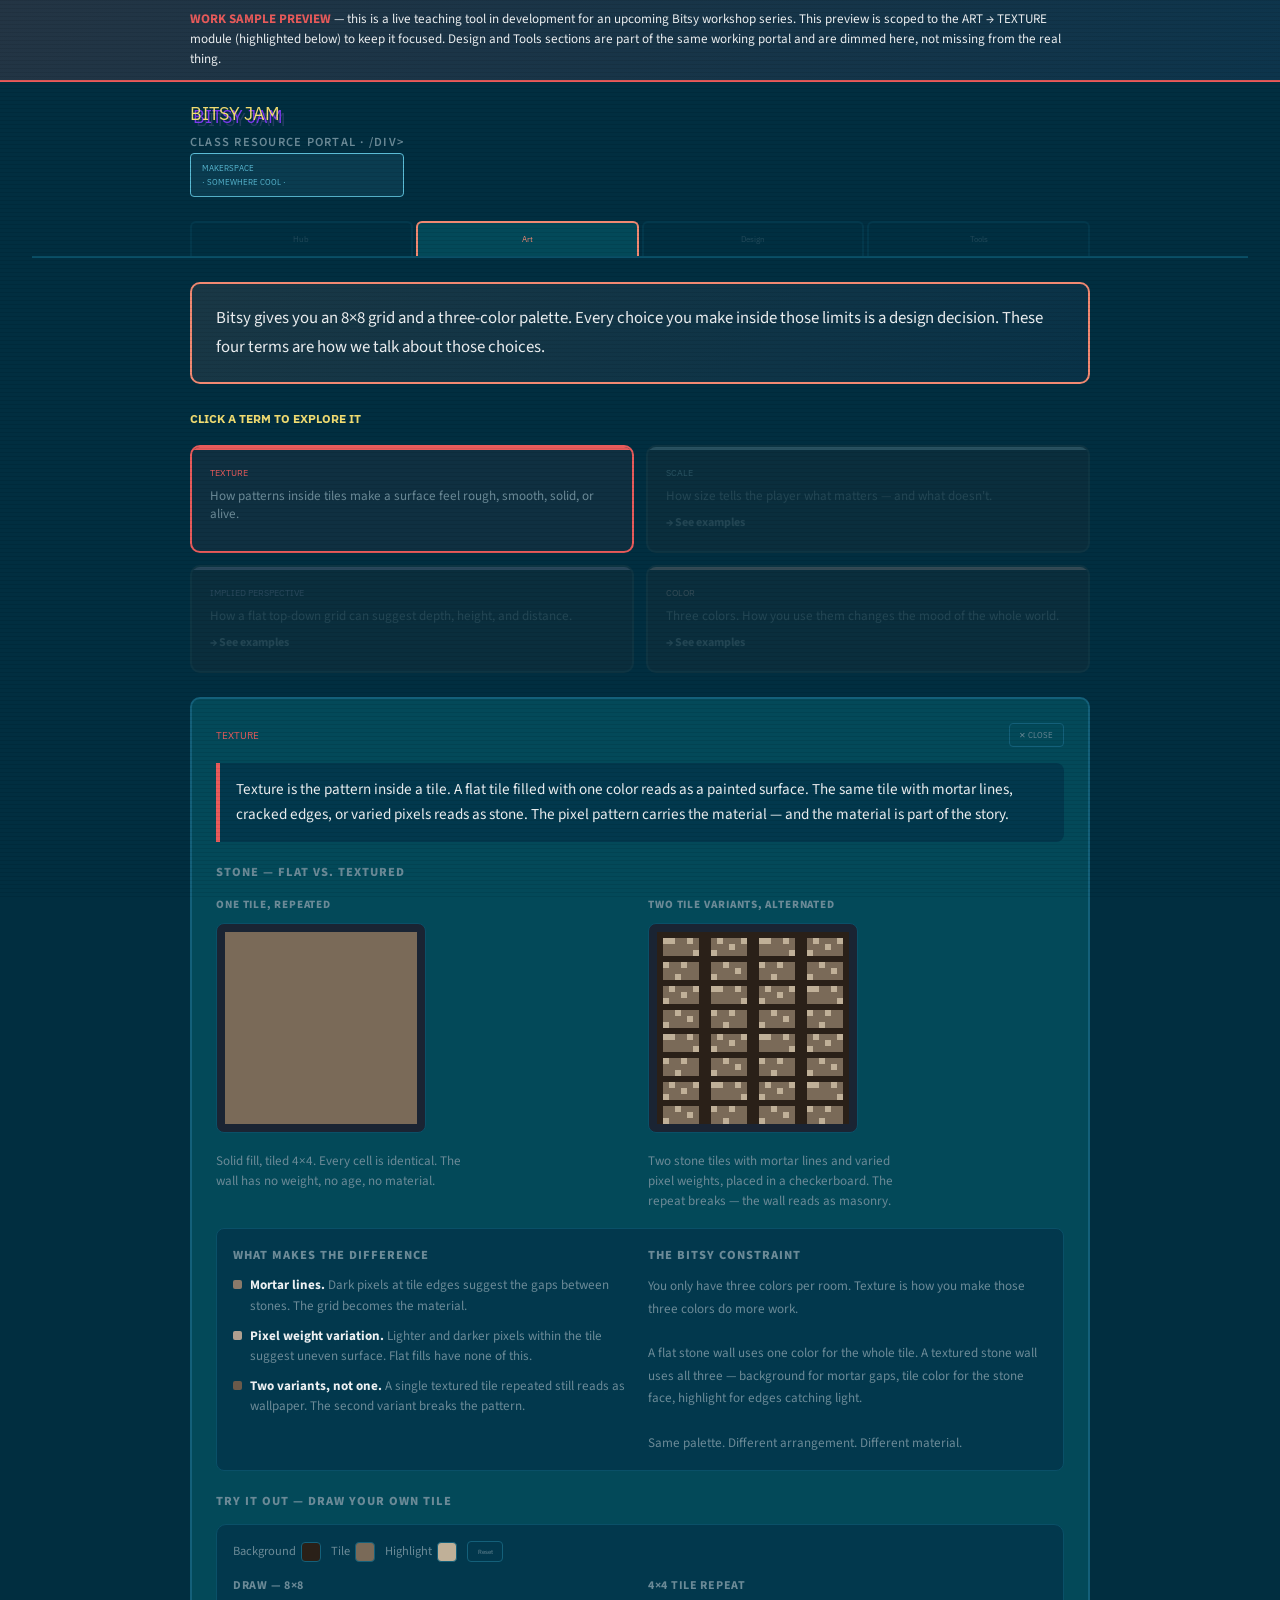
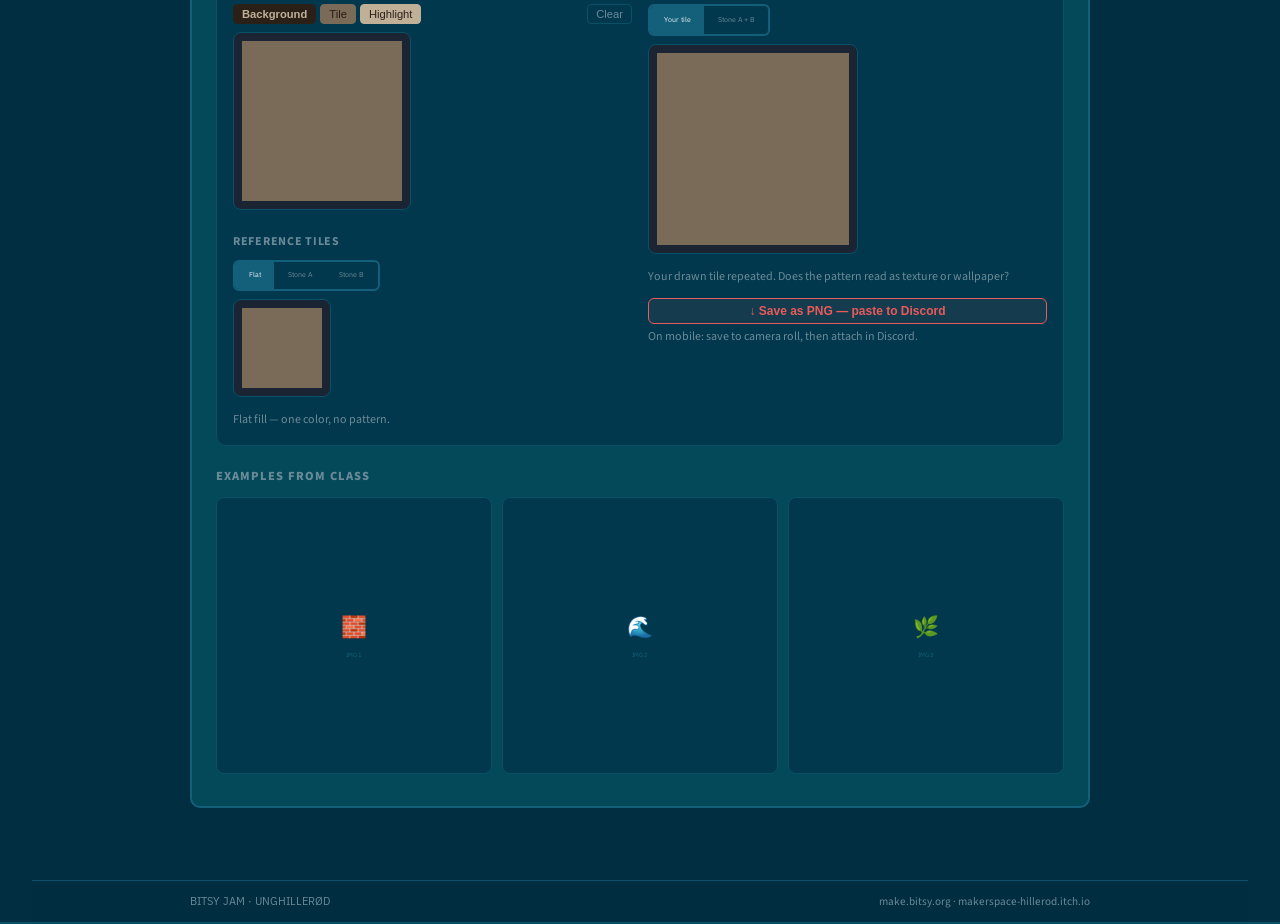
==== index.html @ 8f714eac "Minor information update" ====
<!DOCTYPE html>
<html lang="en">
<head>
<meta charset="UTF-8">
<meta name="viewport" content="width=device-width, initial-scale=1.0">
<title>Bitsy Jam — Class Portal</title>
<link href="https://fonts.googleapis.com/css2?family=IBM+Plex+Sans:wght@400;600;700&family=Source+Sans+3:wght@400;600;700&display=swap" rel="stylesheet">
<style>
:root {
  --bg-page: #012E40;
  --bg-surface: #034959;
  --bg-card: #02384D;
  --bg-input: #02384D;
  --border-subtle: #0A5068;
  --border-mid: #14607A;

  --pixel-purple: #9784D9;
  --pixel-cyan: #5BBCD6;
  --pixel-yellow: #F2DD72;
  --pixel-green: #7CD9A0;
  --pixel-pink: #F28972;
  --pixel-orange: #E85B5B;

  --text-body: #C5D1D8;
  --text-strong: #EDF0F2;
  --text-muted: #6B8A97;

  --font-pixel: 'IBM Plex Sans', sans-serif;
  --font-body: 'Source Sans 3', sans-serif;
}

* { margin: 0; padding: 0; box-sizing: border-box; }
html { height: 100%; scroll-behavior: smooth; }
body {
  font-family: var(--font-body);
  background: var(--bg-page);
  color: var(--text-body);
  line-height: 1.7;
  height: 100vh;
  display: flex;
  flex-direction: column;
  overflow: hidden;
}

/* ── SCANLINE OVERLAY ── */
body::before {
  content: '';
  position: fixed;
  inset: 0;
  background: repeating-linear-gradient(
    0deg,
    transparent,
    transparent 3px,
    rgba(0,0,0,0.07) 3px,
    rgba(0,0,0,0.07) 4px
  );
  pointer-events: none;
  z-index: 9999;
}

/* ── HEADER ── */
.page-header {
  padding: 1.25rem 2rem 0 2rem;
  flex-shrink: 0;
  border-bottom: 2px solid var(--border-subtle);
  background: linear-gradient(180deg, rgba(1,46,64,1) 0%, rgba(1,46,64,0.9) 100%);
}
.header-inner { max-width: 900px; margin: 0 auto; display: flex; align-items: flex-end; justify-content: space-between; padding-bottom: 0.75rem; }
.header-left {}
.site-title {
  font-family: var(--font-pixel);
  color: var(--pixel-yellow);
  font-size: 1.1rem;
  line-height: 1.4;
  text-shadow: 3px 3px 0 #7c3aed, 6px 6px 0 rgba(120,100,170,0.3);
  margin-bottom: 0.35rem;
}
.site-subtitle {
  font-family: var(--font-body);
  color: var(--text-muted);
  font-size: 0.78rem;
  font-weight: 600;
  text-transform: uppercase;
  letter-spacing: 0.1em;
}
.session-badge {
  font-family: var(--font-pixel);
  font-size: 0.5rem;
  color: var(--pixel-cyan);
  background: rgba(91,188,214,0.1);
  border: 1px solid var(--pixel-cyan);
  padding: 0.4rem 0.7rem;
  border-radius: 4px;
  line-height: 1.8;
}

/* ── TAB BAR ── */
.tab-bar {
  padding: 0 2rem;
  flex-shrink: 0;
  overflow-x: auto;
  scrollbar-width: none;
  background: var(--bg-page);
}
.tab-bar::-webkit-scrollbar { display: none; }
.tab-bar-inner {
  max-width: 900px;
  margin: 0 auto;
  display: flex;
  gap: 3px;
  padding-top: 0.75rem;
}
.tab-btn {
  font-family: var(--font-pixel);
  font-size: 0.5rem;
  padding: 0.65rem 1rem;
  border: 2px solid var(--border-subtle);
  border-bottom: none;
  border-radius: 6px 6px 0 0;
  background: rgba(2,56,77,0.4);
  color: var(--text-muted);
  cursor: pointer;
  transition: all 0.15s;
  white-space: nowrap;
  flex: 1;
  text-align: center;
  line-height: 1.6;
}
.tab-btn:hover { background: var(--bg-surface); color: var(--text-body); border-color: var(--border-mid); }
.tab-btn.active { background: var(--bg-surface); color: var(--pixel-yellow); border-color: var(--pixel-yellow); }
.tab-btn.active.art { color: var(--pixel-pink); border-color: var(--pixel-pink); }
.tab-btn.active.design { color: var(--pixel-green); border-color: var(--pixel-green); }
.tab-btn.active.tools { color: var(--pixel-cyan); border-color: var(--pixel-cyan); }
.tab-btn.stub { opacity: 0.5; }

/* ── CONTENT WRAPPER ── */
.tab-content-wrapper {
  flex: 1;
  overflow: hidden;
  border-top: 2px solid var(--border-subtle);
}
.tab-panel {
  display: none;
  height: 100%;
  overflow-y: auto;
  padding: 1.5rem 2rem 3rem 2rem;
  scrollbar-width: thin;
  scrollbar-color: var(--border-mid) transparent;
}
.tab-panel::-webkit-scrollbar { width: 5px; }
.tab-panel::-webkit-scrollbar-thumb { background: var(--border-mid); border-radius: 3px; }
.tab-panel.active { display: block; }
.tab-panel-inner { max-width: 900px; margin: 0 auto; }

/* ── TYPOGRAPHY ── */
h2 {
  font-family: var(--font-pixel);
  font-size: 0.75rem;
  line-height: 1.8;
  margin: 0 0 1rem 0;
  color: var(--pixel-yellow);
}
h3 {
  font-family: var(--font-body);
  font-size: 1rem;
  font-weight: 800;
  color: var(--text-strong);
  margin: 1.25rem 0 0.5rem 0;
  text-transform: uppercase;
  letter-spacing: 0.05em;
}
p { margin-bottom: 1rem; font-size: 1rem; }
strong { color: var(--text-strong); }

/* ── HUB TAB ── */
.hub-intro {
  background: linear-gradient(135deg, rgba(151,132,217,0.12), rgba(91,188,214,0.06));
  border: 2px solid var(--pixel-purple);
  border-radius: 10px;
  padding: 1.25rem 1.5rem;
  margin-bottom: 1.5rem;
}
.hub-intro p { margin: 0; font-size: 1.05rem; color: var(--text-strong); }

.nav-grid {
  display: grid;
  grid-template-columns: repeat(3, 1fr);
  gap: 0.75rem;
  margin: 1.25rem 0;
}
.nav-card {
  background: var(--bg-card);
  border: 2px solid var(--border-subtle);
  border-radius: 10px;
  padding: 1.1rem;
  cursor: pointer;
  transition: all 0.2s;
  text-align: center;
}
.nav-card:hover { transform: translateY(-2px); }
.nav-card.art { border-color: var(--pixel-pink); }
.nav-card.art:hover { background: rgba(242,137,114,0.08); box-shadow: 0 4px 20px rgba(242,137,114,0.2); }
.nav-card.design { border-color: var(--pixel-green); }
.nav-card.design:hover { background: rgba(124,217,160,0.08); box-shadow: 0 4px 20px rgba(124,217,160,0.2); }
.nav-card.tools { border-color: var(--pixel-cyan); }
.nav-card.tools:hover { background: rgba(91,188,214,0.08); box-shadow: 0 4px 20px rgba(91,188,214,0.2); }
.nav-card-icon { font-size: 1.8rem; margin-bottom: 0.5rem; }
.nav-card-title {
  font-family: var(--font-pixel);
  font-size: 0.5rem;
  line-height: 1.8;
  margin-bottom: 0.35rem;
}
.nav-card.art .nav-card-title { color: var(--pixel-pink); }
.nav-card.design .nav-card-title { color: var(--pixel-green); }
.nav-card.tools .nav-card-title { color: var(--pixel-cyan); }
.nav-card-desc { font-size: 0.8rem; color: var(--text-muted); line-height: 1.4; }

.qr-row {
  display: flex;
  align-items: center;
  gap: 1.5rem;
  background: var(--bg-surface);
  border: 1px solid var(--border-subtle);
  border-radius: 10px;
  padding: 1.1rem 1.25rem;
  margin-top: 1.25rem;
}
.qr-placeholder {
  width: 80px;
  height: 80px;
  border: 2px solid var(--pixel-yellow);
  border-radius: 6px;
  display: flex;
  align-items: center;
  justify-content: center;
  flex-shrink: 0;
  background: var(--bg-card);
  font-size: 1.5rem;
}
.qr-text { font-size: 0.9rem; }
.qr-text strong { color: var(--pixel-yellow); display: block; margin-bottom: 0.2rem; }
.qr-url {
  font-family: var(--font-pixel);
  font-size: 0.45rem;
  color: var(--pixel-cyan);
  line-height: 2;
  word-break: break-all;
}

/* ── ART TAB: TERM CARDS ── */
.term-grid {
  display: grid;
  grid-template-columns: repeat(2, 1fr);
  gap: 0.75rem;
  margin-bottom: 1.5rem;
}
.term-card {
  background: var(--bg-card);
  border: 2px solid var(--border-subtle);
  border-radius: 10px;
  padding: 1.1rem;
  cursor: pointer;
  transition: all 0.2s;
  position: relative;
  overflow: hidden;
}
.term-card::before {
  content: '';
  position: absolute;
  top: 0; left: 0; right: 0;
  height: 3px;
}
.term-card.texture::before { background: var(--pixel-orange); }
.term-card.scale::before { background: var(--pixel-cyan); }
.term-card.perspective::before { background: var(--pixel-purple); }
.term-card.color::before { background: var(--pixel-pink); }

.term-card:hover { transform: translateY(-2px); border-color: var(--border-mid); }
.term-card.active { border-color: var(--border-mid); }
.term-card.texture.active { border-color: var(--pixel-orange); background: rgba(232,91,91,0.06); }
.term-card.scale.active { border-color: var(--pixel-cyan); background: rgba(91,188,214,0.06); }
.term-card.perspective.active { border-color: var(--pixel-purple); background: rgba(151,132,217,0.06); }
.term-card.color.active { border-color: var(--pixel-pink); background: rgba(242,137,114,0.06); }

.term-label {
  font-family: var(--font-pixel);
  font-size: 0.55rem;
  line-height: 1.8;
  margin-bottom: 0.4rem;
}
.term-card.texture .term-label { color: var(--pixel-orange); }
.term-card.scale .term-label { color: var(--pixel-cyan); }
.term-card.perspective .term-label { color: var(--pixel-purple); }
.term-card.color .term-label { color: var(--pixel-pink); }

.term-teaser { font-size: 0.82rem; color: var(--text-muted); line-height: 1.4; }
.term-cta {
  font-size: 0.75rem;
  color: var(--text-muted);
  margin-top: 0.5rem;
  font-weight: 700;
  display: flex;
  align-items: center;
  gap: 0.3rem;
}
.term-card.active .term-cta { display: none; }

/* ── TERM DETAIL PANEL ── */
.term-detail {
  display: none;
  background: var(--bg-surface);
  border: 2px solid var(--border-mid);
  border-radius: 10px;
  padding: 1.5rem;
  margin-bottom: 1.5rem;
  animation: slideDown 0.2s ease;
}
.term-detail.visible { display: block; }
@keyframes slideDown { from { opacity: 0; transform: translateY(-8px); } to { opacity: 1; transform: translateY(0); } }

.term-detail-header {
  display: flex;
  align-items: center;
  justify-content: space-between;
  margin-bottom: 1rem;
}
.term-detail-title {
  font-family: var(--font-pixel);
  font-size: 0.65rem;
  line-height: 1.8;
}
.term-detail.texture .term-detail-title { color: var(--pixel-orange); }
.term-detail.scale .term-detail-title { color: var(--pixel-cyan); }
.term-detail.perspective .term-detail-title { color: var(--pixel-purple); }
.term-detail.color .term-detail-title { color: var(--pixel-pink); }

.close-btn {
  font-family: var(--font-pixel);
  font-size: 0.5rem;
  background: none;
  border: 1px solid var(--border-mid);
  color: var(--text-muted);
  cursor: pointer;
  padding: 0.35rem 0.6rem;
  border-radius: 4px;
  transition: all 0.15s;
}
.close-btn:hover { border-color: var(--pixel-pink); color: var(--pixel-pink); }

.definition-box {
  background: var(--bg-card);
  border-left: 4px solid;
  border-radius: 0 8px 8px 0;
  padding: 0.9rem 1rem;
  margin-bottom: 1.25rem;
  font-size: 0.95rem;
  color: var(--text-strong);
  line-height: 1.65;
}
.term-detail.texture .definition-box { border-color: var(--pixel-orange); }
.term-detail.scale .definition-box { border-color: var(--pixel-cyan); }
.term-detail.perspective .definition-box { border-color: var(--pixel-purple); }
.term-detail.color .definition-box { border-color: var(--pixel-pink); }

/* BEFORE / AFTER TOGGLE */
.ba-section { margin-bottom: 1.25rem; }
.ba-label {
  font-size: 0.78rem;
  font-weight: 800;
  text-transform: uppercase;
  letter-spacing: 0.08em;
  color: var(--text-muted);
  margin-bottom: 0.6rem;
}
.ba-toggle {
  display: flex;
  gap: 0;
  margin-bottom: 0.75rem;
  width: fit-content;
  border: 2px solid var(--border-mid);
  border-radius: 6px;
  overflow: hidden;
}
.ba-btn {
  font-family: var(--font-pixel);
  font-size: 0.45rem;
  padding: 0.45rem 0.85rem;
  border: none;
  background: transparent;
  color: var(--text-muted);
  cursor: pointer;
  line-height: 1.8;
  transition: all 0.15s;
}
.ba-btn.active { background: var(--border-mid); color: var(--text-strong); }
.ba-frame {
  background: var(--bg-card);
  border: 1px solid var(--border-subtle);
  border-radius: 8px;
  aspect-ratio: 16/9;
  display: flex;
  align-items: center;
  justify-content: center;
  position: relative;
  overflow: hidden;
}
.ba-placeholder {
  text-align: center;
  color: var(--text-muted);
  font-size: 0.8rem;
}
.ba-placeholder .icon { font-size: 2rem; margin-bottom: 0.5rem; }
.ba-placeholder .slot-label {
  font-family: var(--font-pixel);
  font-size: 0.4rem;
  line-height: 2;
  color: var(--border-mid);
}
.ba-img {
  width: 100%;
  height: 100%;
  object-fit: contain;
  display: none;
}
.ba-img.loaded { display: block; }

/* GALLERY */
.gallery-section { margin-bottom: 0.5rem; }
.gallery-label {
  font-size: 0.78rem;
  font-weight: 800;
  text-transform: uppercase;
  letter-spacing: 0.08em;
  color: var(--text-muted);
  margin-bottom: 0.6rem;
}
.gallery-grid {
  display: grid;
  grid-template-columns: repeat(3, 1fr);
  gap: 0.6rem;
}
.gallery-slot {
  background: var(--bg-card);
  border: 1px solid var(--border-subtle);
  border-radius: 8px;
  aspect-ratio: 1;
  display: flex;
  align-items: center;
  justify-content: center;
  overflow: hidden;
  cursor: pointer;
  transition: border-color 0.15s;
  position: relative;
}
.gallery-slot:hover { border-color: var(--border-mid); }
.gallery-slot img {
  width: 100%; height: 100%;
  object-fit: cover;
  display: none;
  image-rendering: pixelated;
}
.gallery-slot img.loaded { display: block; }
.gallery-slot-placeholder {
  text-align: center;
  color: var(--border-mid);
  font-size: 0.7rem;
}
.gallery-slot-placeholder .slot-icon { font-size: 1.3rem; margin-bottom: 0.25rem; }
.gallery-slot-placeholder .slot-num {
  font-family: var(--font-pixel);
  font-size: 0.38rem;
  line-height: 2;
}
.gallery-caption {
  position: absolute;
  bottom: 0; left: 0; right: 0;
  background: rgba(1,46,64,0.85);
  font-size: 0.65rem;
  padding: 0.25rem 0.4rem;
  color: var(--text-muted);
  display: none;
}
.gallery-slot:hover .gallery-caption { display: block; }

/* ── STUB TABS ── */
.stub-message {
  text-align: center;
  padding: 3rem 1rem;
}
.stub-icon { font-size: 3rem; margin-bottom: 1rem; }
.stub-title {
  font-family: var(--font-pixel);
  font-size: 0.6rem;
  line-height: 1.8;
  color: var(--text-muted);
  margin-bottom: 0.75rem;
}
.stub-desc { font-size: 0.9rem; color: var(--text-muted); max-width: 420px; margin: 0 auto; }

.coming-soon-grid {
  display: grid;
  grid-template-columns: 1fr 1fr;
  gap: 0.75rem;
  max-width: 520px;
  margin: 1.5rem auto 0;
}
.coming-card {
  background: var(--bg-card);
  border: 1px dashed var(--border-mid);
  border-radius: 8px;
  padding: 0.9rem;
  text-align: center;
}
.coming-card-label {
  font-family: var(--font-pixel);
  font-size: 0.42rem;
  line-height: 1.8;
  color: var(--text-muted);
  margin-bottom: 0.3rem;
}
.coming-card-icon { font-size: 1.3rem; }

/* ── TOOL CARDS ── */
.tools-section-label {
  font-family: var(--font-pixel);
  font-size: 0.5rem;
  line-height: 1.8;
  color: var(--text-muted);
  text-transform: uppercase;
  letter-spacing: 0.08em;
  margin: 1.5rem 0 0.75rem 0;
  padding-bottom: 0.4rem;
  border-bottom: 1px solid var(--border-subtle);
}
.tools-section-label:first-child { margin-top: 0; }

.tool-card {
  background: var(--bg-card);
  border: 2px solid var(--border-subtle);
  border-radius: 10px;
  padding: 1rem 1.1rem;
  margin-bottom: 0.65rem;
  display: grid;
  grid-template-columns: auto 1fr auto;
  gap: 0.85rem;
  align-items: start;
  transition: border-color 0.15s;
}
.tool-card:hover { border-color: var(--border-mid); }
.tool-card.primary { border-color: var(--pixel-cyan); }
.tool-card.gif-win { border-left: 3px solid var(--pixel-yellow); }
.tool-card.gif-mac { border-left: 3px solid var(--pixel-green); }
.tool-card.gif-linux { border-left: 3px solid var(--pixel-purple); }
.tool-card.pending { opacity: 0.6; border-style: dashed; }

.tool-icon-col { font-size: 1.6rem; padding-top: 0.1rem; }

.tool-info {}
.tool-name {
  font-family: var(--font-pixel);
  font-size: 0.5rem;
  line-height: 1.8;
  color: var(--text-strong);
  margin-bottom: 0.2rem;
}
.tool-card.primary .tool-name { color: var(--pixel-cyan); }
.tool-desc { font-size: 0.85rem; color: var(--text-body); line-height: 1.5; margin-bottom: 0.4rem; }
.tool-tags { display: flex; flex-wrap: wrap; gap: 0.3rem; }
.tool-tag {
  font-size: 0.68rem;
  font-weight: 700;
  padding: 0.15rem 0.45rem;
  border-radius: 4px;
  background: var(--bg-surface);
  border: 1px solid var(--border-mid);
  color: var(--text-muted);
}
.tool-tag.free { border-color: var(--pixel-green); color: var(--pixel-green); }
.tool-tag.browser { border-color: var(--pixel-cyan); color: var(--pixel-cyan); }
.tool-tag.win { border-color: var(--pixel-yellow); color: var(--pixel-yellow); }
.tool-tag.mac { border-color: var(--pixel-orange); color: var(--pixel-orange); }
.tool-tag.linux { border-color: var(--pixel-purple); color: var(--pixel-purple); }
.tool-tag.pending { border-color: var(--border-mid); color: var(--text-muted); font-style: italic; }
.tool-tag.source { border-color: var(--border-mid); color: var(--text-muted); }

.tool-right { display: flex; flex-direction: column; align-items: flex-end; gap: 0.5rem; min-width: 110px; }
.tool-link {
  font-family: var(--font-pixel);
  font-size: 0.4rem;
  line-height: 1.8;
  color: var(--pixel-cyan);
  text-decoration: none;
  background: rgba(91,188,214,0.08);
  border: 1px solid rgba(91,188,214,0.3);
  padding: 0.3rem 0.6rem;
  border-radius: 4px;
  transition: all 0.15s;
  white-space: nowrap;
}
.tool-link:hover { background: rgba(91,188,214,0.15); border-color: var(--pixel-cyan); }
.tool-link.disabled { color: var(--text-muted); background: none; border-color: var(--border-subtle); pointer-events: none; }
.tool-prompt {
  font-size: 0.72rem;
  color: var(--text-muted);
  font-style: italic;
  line-height: 1.4;
  text-align: right;
  max-width: 140px;
}
.tool-prompt strong { color: var(--pixel-yellow); font-style: normal; font-size: 0.65rem; display: block; margin-bottom: 0.15rem; }

.platform-note {
  background: var(--bg-surface);
  border-left: 3px solid var(--border-mid);
  border-radius: 0 6px 6px 0;
  padding: 0.6rem 0.85rem;
  font-size: 0.82rem;
  color: var(--text-muted);
  margin-bottom: 1rem;
  line-height: 1.5;
}
.platform-note strong { color: var(--text-body); }

.pending-note {
  background: rgba(232,91,91,0.07);
  border: 1px dashed var(--pixel-orange);
  border-radius: 8px;
  padding: 0.75rem 1rem;
  font-size: 0.82rem;
  color: var(--text-muted);
  margin-bottom: 1rem;
  line-height: 1.5;
}
.pending-note strong { color: var(--pixel-orange); }

/* ── SCALE EXAMPLE ── */
.scale-example-wrap { margin-bottom: 1rem; }
.scale-toggle-row { display: flex; gap: 0; margin-bottom: 0.75rem; width: fit-content; }
.scale-toggle-row .ba-btn { font-family: var(--font-pixel); font-size: 0.42rem; line-height: 1.8; }
.scale-panels { display: flex; gap: 1rem; flex-wrap: wrap; margin-bottom: 1rem; }
.scale-panel { flex: 1; min-width: 220px; }
.scale-scene-wrap { position: relative; display: inline-block; background: #1a2433; border: 1px solid var(--border-subtle); border-radius: 8px; padding: 8px; }
.scale-scene-wrap canvas { image-rendering: pixelated; image-rendering: crisp-edges; display: block; }
.sc-label-layer { position: absolute; top: 8px; left: 8px; pointer-events: none; }
.sc-el-label { position: absolute; font-family: var(--font-body); font-size: 11px; font-weight: 700; color: #fff; background: rgba(0,0,0,0.72); padding: 1px 5px; border-radius: 3px; white-space: nowrap; display: none; }
.sc-labels-on .sc-el-label { display: block; }
.scale-panel-desc { font-size: 0.82rem; color: var(--text-muted); margin-top: 0.5rem; line-height: 1.55; max-width: 252px; }
.scale-notes { display: flex; gap: 1rem; flex-wrap: wrap; background: var(--bg-card); border-radius: 8px; padding: 1rem; border: 1px solid var(--border-subtle); }
.scale-note-col { flex: 1; min-width: 180px; }
.sc-note-item { display: flex; gap: 8px; margin-bottom: 0.6rem; align-items: flex-start; }
.sc-dot { width: 9px; height: 9px; border-radius: 2px; flex-shrink: 0; margin-top: 5px; }
.sc-note-txt { font-size: 0.82rem; color: var(--text-muted); line-height: 1.55; }
.sc-note-txt strong { color: var(--text-strong); }

/* ── TEXTURE WIDGET ── */
.tx-widget { background: var(--bg-card); border: 1px solid var(--border-subtle); border-radius: 10px; padding: 1rem; }
.tx-pal-row { display: flex; gap: 10px; align-items: center; flex-wrap: wrap; margin-bottom: 0.85rem; }
.tx-sg { display: flex; align-items: center; gap: 5px; }
.tx-sl { font-size: 0.78rem; color: var(--text-muted); }
.tx-sw { width: 20px; height: 20px; border-radius: 4px; border: 1px solid var(--border-mid); cursor: pointer; display: inline-block; position: relative; flex-shrink: 0; }
.tx-sw input[type=color] { opacity: 0; position: absolute; inset: 0; width: 100%; height: 100%; cursor: pointer; border: none; padding: 0; }
.tx-main-row { display: flex; gap: 1rem; flex-wrap: wrap; }
.tx-col { flex: 1; min-width: 170px; }
.tx-col-label { font-size: 0.75rem; font-weight: 700; color: var(--text-muted); text-transform: uppercase; letter-spacing: 0.06em; margin-bottom: 0.5rem; }
.tx-color-btns { display: flex; gap: 4px; flex-wrap: wrap; margin-bottom: 0.5rem; }
.tx-cb { font-size: 0.7rem; padding: 3px 8px; border-radius: 4px; border: 1px solid var(--border-mid); cursor: pointer; background: none; color: var(--text-muted); transition: all 0.1s; }
.tx-cb.on { font-weight: 700; }
.tx-clear { font-size: 0.7rem; padding: 3px 8px; border-radius: 4px; border: 1px solid var(--border-subtle); cursor: pointer; background: none; color: var(--text-muted); margin-left: auto; }
.tx-ref-note { font-size: 0.75rem; color: var(--text-muted); line-height: 1.5; margin-top: 5px; }
.tx-save-btn { display: flex; align-items: center; gap: 5px; font-size: 0.75rem; padding: 5px 12px; border-radius: 6px; border: 1px solid var(--pixel-orange); background: rgba(232,91,91,0.08); color: var(--pixel-orange); cursor: pointer; font-weight: 600; margin-top: 0.75rem; width: 100%; justify-content: center; }

/* ── FOOTER ── */
.context-footer {
  background: rgba(1,46,64,0.8);
  border-top: 1px solid var(--border-subtle);
  padding: 0.6rem 2rem;
  flex-shrink: 0;
}
.context-footer-inner { max-width: 900px; margin: 0 auto; display: flex; justify-content: space-between; align-items: center; }
.context-footer p { font-size: 0.7rem; color: var(--text-muted); margin: 0; }
.footer-tag {
  font-family: var(--font-pixel);
  font-size: 0.38rem;
  color: var(--pixel-purple);
  line-height: 2;
}

/* ── RESPONSIVE ── */
@media (max-width: 640px) {
  .page-header { padding: 1rem 1rem 0 1rem; }
  .site-title { font-size: 0.75rem; }
  .tab-bar { padding: 0 0.5rem; }
  .tab-btn { font-size: 0.4rem; padding: 0.5rem 0.6rem; }
  .tab-panel { padding: 1rem 1rem 2rem 1rem; }
  .nav-grid { grid-template-columns: 1fr; }
  .term-grid { grid-template-columns: 1fr; }
  .gallery-grid { grid-template-columns: repeat(2, 1fr); }
  .coming-soon-grid { grid-template-columns: 1fr; }
}

/* ── WORK-SAMPLE PREVIEW SCOPE (added for portfolio sample only) ── */
.sample-banner {
  background: linear-gradient(135deg, rgba(232,91,91,0.15), rgba(151,132,217,0.08));
  border-bottom: 2px solid var(--pixel-orange);
  padding: 0.65rem 2rem;
  flex-shrink: 0;
  font-size: 0.82rem;
  color: var(--text-strong);
  line-height: 1.5;
}
.sample-banner-inner { max-width: 900px; margin: 0 auto; }
.sample-banner strong { color: var(--pixel-orange); }
.tab-btn.locked { opacity: 0.3; pointer-events: none; cursor: not-allowed; }
.tab-btn.spotlight { animation: spotlightPulsePink 1.8s ease-in-out infinite; }
@keyframes spotlightPulsePink {
  0%, 100% { box-shadow: 0 0 0 0 rgba(242,137,114,0.55); }
  50% { box-shadow: 0 0 14px 4px rgba(242,137,114,0.55); }
}
.term-card.locked { opacity: 0.28; pointer-events: none; filter: grayscale(70%); }
.term-card.spotlight { animation: spotlightPulseOrange 1.8s ease-in-out infinite; }
@keyframes spotlightPulseOrange {
  0%, 100% { box-shadow: 0 0 0 0 rgba(232,91,91,0.55); }
  50% { box-shadow: 0 0 14px 4px rgba(232,91,91,0.55); }
}
</style>
</head>
<body>

<div class="sample-banner">
  <div class="sample-banner-inner">
    <strong>WORK SAMPLE PREVIEW</strong> — this is a live teaching tool in development for an upcoming Bitsy workshop series. This preview is scoped to the ART &rarr; TEXTURE module (highlighted below) to keep it focused. Design and Tools sections are part of the same working portal and are dimmed here, not missing from the real thing.
  </div>
</div>

<div class="page-header">
  <div class="header-inner">
    <div class="header-left">
      <div class="site-title">BITSY JAM</div>
      <div class="site-subtitle">Class Resource Portal · /div>
    </div>
    <div class="session-badge">MAKERSPACE<br>· SOMEWHERE COOL ·</div>
  </div>
</div>

<div class="tab-bar">
  <div class="tab-bar-inner">
    <button class="tab-btn active" data-tab="hub">Hub</button>
    <button class="tab-btn art" data-tab="art">Art</button>
    <button class="tab-btn design stub" data-tab="design">Design</button>
    <button class="tab-btn tools stub" data-tab="tools">Tools</button>
  </div>
</div>

<div class="tab-content-wrapper">

  <!-- ══ HUB ══ -->
  <div class="tab-panel active" id="tab-hub">
    <div class="tab-panel-inner">

      <div class="hub-intro">
        <p>This is your reference for everything we cover in class. Pick a topic to go deeper, or use it to catch up on something you missed.</p>
      </div>

      <h2>WHAT'S IN HERE</h2>

      <div class="nav-grid">
        <div class="nav-card art" onclick="switchTab('art')">
          <div class="nav-card-icon">🎨</div>
          <div class="nav-card-title">ART</div>
          <div class="nav-card-desc">Pixel art techniques for building worlds in Bitsy. Texture, scale, color, and how perspective works at 8×8.</div>
        </div>
        <div class="nav-card design" onclick="switchTab('design')">
          <div class="nav-card-icon">✏️</div>
          <div class="nav-card-title">DESIGN</div>
          <div class="nav-card-desc">Game poetry, player point of view, and how small decisions change what a game means.</div>
        </div>
        <div class="nav-card tools" onclick="switchTab('tools')">
          <div class="nav-card-icon">🛠️</div>
          <div class="nav-card-title">TOOLS</div>
          <div class="nav-card-desc">Bitsy tutorials, community games to play, and trusted places to learn more.</div>
        </div>
      </div>

      <div class="qr-row">
        <div class="qr-placeholder">📱</div>
        <div class="qr-text">
          <strong>Follow along on your phone</strong>
          Scan to open this page on your own screen.
          <div class="qr-url">[ QR code will go here — add URL before first session ]</div>
        </div>
      </div>

    </div>
  </div>

  <!-- ══ ART ══ -->
  <div class="tab-panel" id="tab-art">
    <div class="tab-panel-inner">

      <div class="hub-intro" style="border-color: var(--pixel-pink); background: linear-gradient(135deg, rgba(242,137,114,0.1), rgba(151,132,217,0.05));">
        <p>Bitsy gives you an 8×8 grid and a three-color palette. Every choice you make inside those limits is a design decision. These four terms are how we talk about those choices.</p>
      </div>

      <h2>CLICK A TERM TO EXPLORE IT</h2>

      <div class="term-grid">
        <div class="term-card texture" id="card-texture" onclick="openTerm('texture')">
          <div class="term-label">TEXTURE</div>
          <div class="term-teaser">How patterns inside tiles make a surface feel rough, smooth, solid, or alive.</div>
          <div class="term-cta">→ See examples</div>
        </div>
        <div class="term-card scale" id="card-scale" onclick="openTerm('scale')">
          <div class="term-label">SCALE</div>
          <div class="term-teaser">How size tells the player what matters — and what doesn't.</div>
          <div class="term-cta">→ See examples</div>
        </div>
        <div class="term-card perspective" id="card-perspective" onclick="openTerm('perspective')">
          <div class="term-label">IMPLIED PERSPECTIVE</div>
          <div class="term-teaser">How a flat top-down grid can suggest depth, height, and distance.</div>
          <div class="term-cta">→ See examples</div>
        </div>
        <div class="term-card color" id="card-color" onclick="openTerm('color')">
          <div class="term-label">COLOR</div>
          <div class="term-teaser">Three colors. How you use them changes the mood of the whole world.</div>
          <div class="term-cta">→ See examples</div>
        </div>
      </div>

      <!-- TEXTURE DETAIL -->
      <div class="term-detail texture" id="detail-texture">
        <div class="term-detail-header">
          <div class="term-detail-title">TEXTURE</div>
          <button class="close-btn" onclick="closeTerm('texture')">✕ CLOSE</button>
        </div>

        <div class="definition-box">
          Texture is the pattern inside a tile. A flat tile filled with one color reads as a painted surface. The same tile with mortar lines, cracked edges, or varied pixels reads as stone. The pixel pattern carries the material — and the material is part of the story.
        </div>

        <!-- STONE EXAMPLE: two-panel -->
        <div class="scale-example-wrap">
          <div class="gallery-label" style="margin-bottom:0.75rem">Stone — flat vs. textured</div>
          <div class="scale-panels">
            <div class="scale-panel">
              <div class="gallery-label" style="font-size:0.7rem">One tile, repeated</div>
              <div class="scale-scene-wrap">
                <canvas id="tx-flat" width="32" height="32" style="width:192px;height:192px"></canvas>
              </div>
              <div class="scale-panel-desc">Solid fill, tiled 4×4. Every cell is identical. The wall has no weight, no age, no material.</div>
            </div>
            <div class="scale-panel">
              <div class="gallery-label" style="font-size:0.7rem">Two tile variants, alternated</div>
              <div class="scale-scene-wrap">
                <canvas id="tx-textured" width="32" height="32" style="width:192px;height:192px"></canvas>
              </div>
              <div class="scale-panel-desc">Two stone tiles with mortar lines and varied pixel weights, placed in a checkerboard. The repeat breaks — the wall reads as masonry.</div>
            </div>
          </div>

          <div class="scale-notes">
            <div class="scale-note-col">
              <div class="gallery-label" style="margin-bottom:0.6rem">What makes the difference</div>
              <div class="sc-note-item"><div class="sc-dot" style="background:#8a7a6a"></div><div class="sc-note-txt"><strong>Mortar lines.</strong> Dark pixels at tile edges suggest the gaps between stones. The grid becomes the material.</div></div>
              <div class="sc-note-item"><div class="sc-dot" style="background:#b0a090"></div><div class="sc-note-txt"><strong>Pixel weight variation.</strong> Lighter and darker pixels within the tile suggest uneven surface. Flat fills have none of this.</div></div>
              <div class="sc-note-item"><div class="sc-dot" style="background:#6a5a4a"></div><div class="sc-note-txt"><strong>Two variants, not one.</strong> A single textured tile repeated still reads as wallpaper. The second variant breaks the pattern.</div></div>
            </div>
            <div class="scale-note-col">
              <div class="gallery-label" style="margin-bottom:0.6rem">The Bitsy constraint</div>
              <div class="sc-note-txt" style="line-height:1.7">You only have three colors per room. Texture is how you make those three colors do more work.<br><br>A flat stone wall uses one color for the whole tile. A textured stone wall uses all three — background for mortar gaps, tile color for the stone face, highlight for edges catching light.<br><br>Same palette. Different arrangement. Different material.</div>
            </div>
          </div>
        </div>

        <!-- INTERACTIVE WIDGET -->
        <div class="gallery-label" style="margin:1.25rem 0 0.75rem">Try it out — draw your own tile</div>

        <div class="tx-widget">
          <div class="tx-pal-row">
            <div class="tx-sg"><div class="tx-sl">Background</div><div class="tx-sw" id="txsw-bg" style="background:#2a2018"><input type="color" id="tx-col-bg" value="#2a2018" oninput="txSetPal()"></div></div>
            <div class="tx-sg"><div class="tx-sl">Tile</div><div class="tx-sw" id="txsw-tile" style="background:#7a6a58"><input type="color" id="tx-col-tile" value="#7a6a58" oninput="txSetPal()"></div></div>
            <div class="tx-sg"><div class="tx-sl">Highlight</div><div class="tx-sw" id="txsw-sp" style="background:#c0b098"><input type="color" id="tx-col-sp" value="#c0b098" oninput="txSetPal()"></div></div>
            <button class="close-btn" onclick="txResetPal()" style="font-size:0.38rem">Reset</button>
          </div>

          <div class="tx-main-row">
            <div class="tx-col">
              <div class="tx-col-label">Draw — 8×8</div>
              <div class="tx-color-btns" id="tx-cbgroup">
                <button class="tx-cb on" data-c="0" onclick="txSetColor(0,this)">Background</button>
                <button class="tx-cb" data-c="1" onclick="txSetColor(1,this)">Tile</button>
                <button class="tx-cb" data-c="2" onclick="txSetColor(2,this)">Highlight</button>
                <button class="tx-clear" onclick="txClear()">Clear</button>
              </div>
              <div class="scale-scene-wrap">
                <canvas id="tx-draw" width="8" height="8" style="width:160px;height:160px;cursor:crosshair"></canvas>
              </div>

              <div class="tx-col-label" style="margin-top:0.75rem">Reference tiles</div>
              <div class="ba-toggle" style="margin-bottom:0.5rem">
                <button class="ba-btn active" id="txref-flat" onclick="txLoadRef('flat',this)">Flat</button>
                <button class="ba-btn" id="txref-a" onclick="txLoadRef('a',this)">Stone A</button>
                <button class="ba-btn" id="txref-b" onclick="txLoadRef('b',this)">Stone B</button>
              </div>
              <div class="scale-scene-wrap">
                <canvas id="tx-ref" width="8" height="8" style="width:80px;height:80px"></canvas>
              </div>
              <div class="tx-ref-note" id="tx-ref-note">Flat fill — one color, no pattern.</div>
            </div>

            <div class="tx-col">
              <div class="tx-col-label">4×4 tile repeat</div>
              <div class="ba-toggle" style="margin-bottom:0.5rem">
                <button class="ba-btn active" id="txrp-mine" onclick="txSetRepeat('mine',this)">Your tile</button>
                <button class="ba-btn" id="txrp-alt" onclick="txSetRepeat('alt',this)">Stone A + B</button>
              </div>
              <div class="scale-scene-wrap">
                <canvas id="tx-repeat" width="32" height="32" style="width:192px;height:192px"></canvas>
              </div>
              <div class="tx-ref-note" id="tx-repeat-note">Your drawn tile repeated. Does the pattern read as texture or wallpaper?</div>

              <button class="tx-save-btn" onclick="txSave()">↓ Save as PNG — paste to Discord</button>
              <div class="tx-ref-note" style="margin-top:4px">On mobile: save to camera roll, then attach in Discord.</div>
            </div>
          </div>
        </div>

        <div class="gallery-section" style="margin-top:1.25rem">
          <div class="gallery-label">Examples from class</div>
          <div class="gallery-grid">
            <div class="gallery-slot">
              <div class="gallery-slot-placeholder">
                <div class="slot-icon">🧱</div>
                <div class="slot-num">IMG 1</div>
              </div>
              <div class="gallery-caption">Stone wall variant</div>
            </div>
            <div class="gallery-slot">
              <div class="gallery-slot-placeholder">
                <div class="slot-icon">🌊</div>
                <div class="slot-num">IMG 2</div>
              </div>
              <div class="gallery-caption">Rippled water tile</div>
            </div>
            <div class="gallery-slot">
              <div class="gallery-slot-placeholder">
                <div class="slot-icon">🌿</div>
                <div class="slot-num">IMG 3</div>
              </div>
              <div class="gallery-caption">Grass with variation</div>
            </div>
          </div>
        </div>
      </div>

      <!-- SCALE DETAIL -->
      <div class="term-detail scale" id="detail-scale">
        <div class="term-detail-header">
          <div class="term-detail-title">SCALE</div>
          <button class="close-btn" onclick="closeTerm('scale')">✕ CLOSE</button>
        </div>

        <div class="definition-box">
          Every Bitsy tile is 8×8 pixels — the grid never changes. But an element can claim one tile or many. A door that spans two tiles reads as something you walk through. A door that's the same size as the player reads as a wall mark. Scale is a compositional decision, not a drawing one. The player is the fixed reference point. Everything else is large or small relative to it.
        </div>

        <!-- TWO-PANEL SCALE EXAMPLE -->
        <div class="scale-example-wrap">
          <div class="scale-toggle-row">
            <button class="ba-btn active" id="scale-lbl-on" onclick="setScaleLabels(true)">Labels on</button>
            <button class="ba-btn" id="scale-lbl-off" onclick="setScaleLabels(false)">Labels off</button>
          </div>

          <div class="scale-panels">
            <div class="scale-panel">
              <div class="gallery-label">Every element one tile</div>
              <div class="scale-scene-wrap" id="sc-wrap-flat">
                <canvas id="sc-flat" width="96" height="80" style="width:252px;height:210px"></canvas>
                <div class="sc-label-layer" id="sc-lbl-flat"></div>
              </div>
              <div class="scale-panel-desc">Door, window, player, and tree all occupy one tile. The room has objects but no sense of size or place.</div>
            </div>
            <div class="scale-panel">
              <div class="gallery-label">Intentional scale</div>
              <div class="scale-scene-wrap" id="sc-wrap-scale">
                <canvas id="sc-scaled" width="96" height="80" style="width:252px;height:210px"></canvas>
                <div class="sc-label-layer" id="sc-lbl-scale"></div>
              </div>
              <div class="scale-panel-desc">Same four elements. Tree spans six tiles, door two, window one. The player is small because the environment says so.</div>
            </div>
          </div>

          <div class="scale-notes">
            <div class="scale-note-col">
              <div class="gallery-label" style="margin-bottom:0.6rem">What each relationship says</div>
              <div class="sc-note-item"><div class="sc-dot" style="background:#7ec87e"></div><div class="sc-note-txt"><strong>Tree — 6 tiles.</strong> Larger than the player and the door. The player is inside an environment, not beside a prop.</div></div>
              <div class="sc-note-item"><div class="sc-dot" style="background:#c8a060"></div><div class="sc-note-txt"><strong>Door — 2 tiles tall.</strong> Taller than the player. It reads as a passage. Same height as the player reads as a wall mark.</div></div>
              <div class="sc-note-item"><div class="sc-dot" style="background:#6898c8"></div><div class="sc-note-txt"><strong>Window — 1 tile.</strong> Smaller than the door. The hierarchy signals building.</div></div>
              <div class="sc-note-item"><div class="sc-dot" style="background:#c8d8f0"></div><div class="sc-note-txt"><strong>Player — 1 tile, always.</strong> The fixed reference. Everything else is measured against this.</div></div>
            </div>
            <div class="scale-note-col">
              <div class="gallery-label" style="margin-bottom:0.6rem">The constraint this exposes</div>
              <div class="sc-note-txt" style="line-height:1.7">A larger element is not a bigger tile — it is multiple tiles arranged to read as one thing. A two-tile door is two 8×8 drawings stacked. A six-tile tree is six drawings composed into canopy and trunk.<br><br>Scale is the first thing a player reads before dialogue, before sound, before anything else.</div>
            </div>
          </div>
        </div>

        <div class="gallery-section" style="margin-top:1.25rem">
          <div class="gallery-label">Examples from class</div>
          <div class="gallery-grid">
            <div class="gallery-slot">
              <div class="gallery-slot-placeholder">
                <div class="slot-icon">🏔️</div>
                <div class="slot-num">IMG 1</div>
              </div>
              <div class="gallery-caption">Mountain vs. player</div>
            </div>
            <div class="gallery-slot">
              <div class="gallery-slot-placeholder">
                <div class="slot-icon">🚪</div>
                <div class="slot-num">IMG 2</div>
              </div>
              <div class="gallery-caption">Tight doorway</div>
            </div>
            <div class="gallery-slot">
              <div class="gallery-slot-placeholder">
                <div class="slot-icon">🌲</div>
                <div class="slot-num">IMG 3</div>
              </div>
              <div class="gallery-caption">Small figure, tall forest</div>
            </div>
          </div>
        </div>
      </div>

      <!-- IMPLIED PERSPECTIVE DETAIL -->
      <div class="term-detail perspective" id="detail-perspective">
        <div class="term-detail-header">
          <div class="term-detail-title">IMPLIED PERSPECTIVE</div>
          <button class="close-btn" onclick="closeTerm('perspective')">✕ CLOSE</button>
        </div>

        <div class="definition-box">
          Bitsy is always top-down. But you can draw tiles that make the player feel like they're looking at something from the side, or up at something tall, or across a flat horizon. The camera doesn't change. Your drawings do. That's implied perspective — using pixel shapes to suggest a viewpoint the game can't actually show.
        </div>

        <div class="ba-section">
          <div class="ba-label">Before / After</div>
          <div class="ba-toggle">
            <button class="ba-btn active" onclick="toggleBA('perspective', 'before', this)">BEFORE</button>
            <button class="ba-btn" onclick="toggleBA('perspective', 'after', this)">AFTER</button>
          </div>
          <div class="ba-frame" id="ba-perspective">
            <div class="ba-placeholder">
              <div class="icon">🖼️</div>
              <div class="slot-label">ADD BEFORE IMAGE<br>( flat / ambiguous viewpoint )</div>
            </div>
          </div>
        </div>

        <div class="gallery-section">
          <div class="gallery-label">Examples from class</div>
          <div class="gallery-grid">
            <div class="gallery-slot">
              <div class="gallery-slot-placeholder">
                <div class="slot-icon">🏛️</div>
                <div class="slot-num">IMG 1</div>
              </div>
              <div class="gallery-caption">Building face-on</div>
            </div>
            <div class="gallery-slot">
              <div class="gallery-slot-placeholder">
                <div class="slot-icon">🌅</div>
                <div class="slot-num">IMG 2</div>
              </div>
              <div class="gallery-caption">Horizon line in tiles</div>
            </div>
            <div class="gallery-slot">
              <div class="gallery-slot-placeholder">
                <div class="slot-icon">🕳️</div>
                <div class="slot-num">IMG 3</div>
              </div>
              <div class="gallery-caption">Depth through layering</div>
            </div>
          </div>
        </div>
      </div>

      <!-- COLOR DETAIL -->
      <div class="term-detail color" id="detail-color">
        <div class="term-detail-header">
          <div class="term-detail-title">COLOR</div>
          <button class="close-btn" onclick="closeTerm('color')">✕ CLOSE</button>
        </div>

        <div class="definition-box">
          Bitsy gives you exactly three colors for each room: background, tiles, and sprites. That's the whole palette. Changing those three colors changes the feeling of the entire world — the same map drawn in warm yellows feels different from the same map in cold blues. Color is mood. It's also the first thing a player notices.
        </div>

        <div class="ba-section">
          <div class="ba-label">Before / After</div>
          <div class="ba-toggle">
            <button class="ba-btn active" onclick="toggleBA('color', 'before', this)">BEFORE</button>
            <button class="ba-btn" onclick="toggleBA('color', 'after', this)">AFTER</button>
          </div>
          <div class="ba-frame" id="ba-color">
            <div class="ba-placeholder">
              <div class="icon">🖼️</div>
              <div class="slot-label">ADD BEFORE IMAGE<br>( same room, different palette )</div>
            </div>
          </div>
        </div>

        <div class="gallery-section">
          <div class="gallery-label">Examples from class</div>
          <div class="gallery-grid">
            <div class="gallery-slot">
              <div class="gallery-slot-placeholder">
                <div class="slot-icon">🌡️</div>
                <div class="slot-num">IMG 1</div>
              </div>
              <div class="gallery-caption">Warm vs. cold palette</div>
            </div>
            <div class="gallery-slot">
              <div class="gallery-slot-placeholder">
                <div class="slot-icon">🌙</div>
                <div class="slot-num">IMG 2</div>
              </div>
              <div class="gallery-caption">Night vs. day</div>
            </div>
            <div class="gallery-slot">
              <div class="gallery-slot-placeholder">
                <div class="slot-icon">🎨</div>
                <div class="slot-num">IMG 3</div>
              </div>
              <div class="gallery-caption">Monochrome for mood</div>
            </div>
          </div>
        </div>
      </div>

    </div>
  </div>

  <!-- ══ DESIGN (stub) ══ -->
  <div class="tab-panel" id="tab-design">
    <div class="tab-panel-inner">
      <div class="stub-message">
        <div class="stub-icon">✏️</div>
        <div class="stub-title">DESIGN — COMING SOON</div>
        <div class="stub-desc">This section is being built as the course runs. Check back after we cover these topics in class.</div>
        <div class="coming-soon-grid">
          <div class="coming-card">
            <div class="coming-card-icon">📜</div>
            <div class="coming-card-label">GAME POETRY</div>
          </div>
          <div class="coming-card">
            <div class="coming-card-icon">👤</div>
            <div class="coming-card-label">POINT OF VIEW</div>
          </div>
          <div class="coming-card">
            <div class="coming-card-icon">🔀</div>
            <div class="coming-card-label">PLAYER AGENCY</div>
          </div>
          <div class="coming-card">
            <div class="coming-card-icon">💬</div>
            <div class="coming-card-label">DIALOGUE</div>
          </div>
        </div>
      </div>
    </div>
  </div>

  <!-- ══ TOOLS ══ -->
  <div class="tab-panel" id="tab-tools">
    <div class="tab-panel-inner">

      <!-- MAKE -->
      <div class="tools-section-label">MAKE YOUR GAME</div>

      <div class="tool-card primary">
        <div class="tool-icon-col">🎮</div>
        <div class="tool-info">
          <div class="tool-name">BITSY</div>
          <div class="tool-desc">The tool we use in class. Runs in your browser — no download, no account. Make a room, draw tiles, add a character, write dialogue.</div>
          <div class="tool-tags">
            <span class="tool-tag free">free</span>
            <span class="tool-tag browser">browser</span>
            <span class="tool-tag source">source-available</span>
          </div>
        </div>
        <div class="tool-right">
          <a class="tool-link" href="https://make.bitsy.org" target="_blank" rel="noopener">OPEN BITSY →</a>
        </div>
      </div>

      <!-- DIAGRAM -->
      <div class="tools-section-label">PLAN AND DIAGRAM</div>

      <div class="tool-card">
        <div class="tool-icon-col">✏️</div>
        <div class="tool-info">
          <div class="tool-name">EXCALIDRAW</div>
          <div class="tool-desc">We used this in class to map out how a game branches. Good for sketching any kind of flow before you build it. Nothing saves to a server unless you choose to share it.</div>
          <div class="tool-tags">
            <span class="tool-tag free">free</span>
            <span class="tool-tag browser">browser</span>
            <span class="tool-tag source">open source</span>
          </div>
        </div>
        <div class="tool-right">
          <a class="tool-link" href="https://excalidraw.com" target="_blank" rel="noopener">OPEN →</a>
          <div class="tool-prompt"><strong>Used in class for:</strong> mapping branching dialogue and player choices before building in Bitsy</div>
        </div>
      </div>

      <!-- CAPTURE -->
      <div class="tools-section-label">CAPTURE YOUR GAME AS A GIF</div>

      <div class="platform-note">
        GIF tools are platform-specific. Find yours below. If you're not sure which you have: Windows has a Start menu, Mac has a Dock, Linux is everything else.
      </div>

      <div class="tool-card gif-win">
        <div class="tool-icon-col">🪟</div>
        <div class="tool-info">
          <div class="tool-name">SCREENTOGIF</div>
          <div class="tool-desc">Records a selected area of your screen and exports it as a GIF. Simple, no subscription, no watermark. <strong>Windows only.</strong> Requires a download and install — do this at home, not during class.</div>
          <div class="tool-tags">
            <span class="tool-tag free">free</span>
            <span class="tool-tag win">windows</span>
            <span class="tool-tag source">open source</span>
          </div>
        </div>
        <div class="tool-right">
          <a class="tool-link" href="https://www.screentogif.com" target="_blank" rel="noopener">DOWNLOAD →</a>
          <div class="tool-prompt"><strong>Used by:</strong> your teacher to capture Bitsy examples for this portal</div>
        </div>
      </div>

      <div class="tool-card gif-mac">
        <div class="tool-icon-col">🍎</div>
        <div class="tool-info">
          <div class="tool-name">GIFSKI</div>
          <div class="tool-desc">High-quality GIF export for Mac. Drag in a video or screen recording and it converts it. Produces smaller, sharper GIFs than most alternatives. <strong>Mac only.</strong></div>
          <div class="tool-tags">
            <span class="tool-tag free">free</span>
            <span class="tool-tag mac">mac</span>
            <span class="tool-tag source">open source</span>
          </div>
        </div>
        <div class="tool-right">
          <a class="tool-link" href="https://gif.ski" target="_blank" rel="noopener">DOWNLOAD →</a>
        </div>
      </div>

      <div class="tool-card gif-linux">
        <div class="tool-icon-col">🐧</div>
        <div class="tool-info">
          <div class="tool-name">PEEK</div>
          <div class="tool-desc">Screen recorder that exports directly to GIF or WebM. Simple window overlay, one-click record. <strong>Linux only.</strong></div>
          <div class="tool-tags">
            <span class="tool-tag free">free</span>
            <span class="tool-tag linux">linux</span>
            <span class="tool-tag source">open source</span>
          </div>
        </div>
        <div class="tool-right">
          <a class="tool-link" href="https://github.com/phw/peek" target="_blank" rel="noopener">GITHUB →</a>
        </div>
      </div>

      <!-- PUBLISH -->
      <div class="tools-section-label">PUBLISH YOUR GAME</div>

      <div class="pending-note">
        <strong>Note from your teacher:</strong> The publishing section is being reviewed before it goes live here. Itch.io is where we'll publish class games, and I'll confirm the right link and setup with the makerspace team first. Ask in class if you want to publish now.
      </div>

      <div class="tool-card pending">
        <div class="tool-icon-col">📤</div>
        <div class="tool-info">
          <div class="tool-name">ITCH.IO — MAKERSPACE HILLERØD</div>
          <div class="tool-desc">The class account where finished Bitsy games get published. Each game gets its own page with a real URL you can share.</div>
          <div class="tool-tags">
            <span class="tool-tag free">free</span>
            <span class="tool-tag browser">browser</span>
            <span class="tool-tag pending">link coming soon</span>
          </div>
        </div>
        <div class="tool-right">
          <a class="tool-link disabled" href="#" onclick="return false;">COMING SOON</a>
        </div>
      </div>

    </div>
  </div>

</div><!-- end tab-content-wrapper -->

<div class="context-footer">
  <div class="context-footer-inner">
    <p class="footer-tag">BITSY JAM · UNGHILLERØD</p>
    <p style="font-size:0.7rem; color: var(--text-muted);">make.bitsy.org · makerspace-hillerod.itch.io</p>
  </div>
</div>

<script>
// ── TAB SWITCHING ──
function switchTab(tabId) {
  document.querySelectorAll('.tab-btn').forEach(b => b.classList.remove('active'));
  document.querySelectorAll('.tab-panel').forEach(p => p.classList.remove('active'));
  const btn = document.querySelector(`[data-tab="${tabId}"]`);
  const panel = document.getElementById('tab-' + tabId);
  if (btn) btn.classList.add('active');
  if (panel) panel.classList.add('active');
}

document.querySelectorAll('.tab-btn').forEach(btn => {
  btn.addEventListener('click', () => switchTab(btn.dataset.tab));
  btn.addEventListener('keydown', e => {
    const btns = Array.from(document.querySelectorAll('.tab-btn'));
    const idx = btns.indexOf(btn);
    let target = null;
    if (e.key === 'ArrowRight' || e.key === 'ArrowDown') { e.preventDefault(); target = btns[(idx + 1) % btns.length]; }
    else if (e.key === 'ArrowLeft' || e.key === 'ArrowUp') { e.preventDefault(); target = btns[(idx - 1 + btns.length) % btns.length]; }
    else if (e.key === 'Home') { e.preventDefault(); target = btns[0]; }
    else if (e.key === 'End') { e.preventDefault(); target = btns[btns.length - 1]; }
    if (target) { target.focus(); target.click(); }
  });
});

// ── TERM DETAIL OPEN/CLOSE ──
const termNames = ['texture', 'scale', 'perspective', 'color'];
let openTerm_current = null;

function openTerm(name) {
  // Close any open term
  if (openTerm_current && openTerm_current !== name) {
    closeTerm(openTerm_current);
  }
  // If already open, close it (toggle)
  if (openTerm_current === name) {
    closeTerm(name);
    return;
  }

  const card = document.getElementById('card-' + name);
  const detail = document.getElementById('detail-' + name);
  if (card) card.classList.add('active');
  if (detail) {
    detail.classList.add('visible');
    // Scroll detail into view smoothly
    setTimeout(() => detail.scrollIntoView({ behavior: 'smooth', block: 'nearest' }), 50);
  }
  openTerm_current = name;
}

function closeTerm(name) {
  const card = document.getElementById('card-' + name);
  const detail = document.getElementById('detail-' + name);
  if (card) card.classList.remove('active');
  if (detail) detail.classList.remove('visible');
  if (openTerm_current === name) openTerm_current = null;
}

// ── BEFORE / AFTER TOGGLE ──
// Stores which state each term is in, and the image URLs if set
const baState = {};

function toggleBA(term, state, btn) {
  baState[term] = state;
  const frame = document.getElementById('ba-' + term);

  // Update button active states
  const btns = btn.parentElement.querySelectorAll('.ba-btn');
  btns.forEach(b => b.classList.remove('active'));
  btn.classList.add('active');

  // If images are set, swap them; otherwise swap placeholder text
  const beforeSrc = frame.dataset.before || '';
  const afterSrc = frame.dataset.after || '';
  const img = frame.querySelector('img');
  const placeholder = frame.querySelector('.ba-placeholder');

  if (state === 'before' && beforeSrc) {
    if (img) { img.src = beforeSrc; img.classList.add('loaded'); }
    if (placeholder) placeholder.style.display = 'none';
  } else if (state === 'after' && afterSrc) {
    if (img) { img.src = afterSrc; img.classList.add('loaded'); }
    if (placeholder) placeholder.style.display = 'none';
  } else {
    // No image set — update placeholder label
    if (placeholder) {
      const label = placeholder.querySelector('.slot-label');
      if (label) {
        const labels = {
          texture:  { before: 'ADD BEFORE IMAGE\n( flat / no texture )', after: 'ADD AFTER IMAGE\n( tile with texture )' },
          scale:    { before: 'ADD BEFORE IMAGE\n( same size / no sense of scale )', after: 'ADD AFTER IMAGE\n( scale contrast added )' },
          perspective: { before: 'ADD BEFORE IMAGE\n( flat / ambiguous viewpoint )', after: 'ADD AFTER IMAGE\n( perspective implied )' },
          color:    { before: 'ADD BEFORE IMAGE\n( same room, different palette )', after: 'ADD AFTER IMAGE\n( mood shifted by color )' }
        };
        label.textContent = (labels[term] && labels[term][state]) || '';
      }
    }
  }
}

// ── IMAGE INJECTION HELPER ──
// Call this from the console or build a small admin UI later:
// setBAImage('texture', 'before', 'path/to/image.png')
// setBAImage('texture', 'after', 'path/to/image.png')
// setGalleryImage('texture', 0, 'path/to/image.png', 'Caption text')
function setBAImage(term, state, src) {
  const frame = document.getElementById('ba-' + term);
  if (!frame) return;
  frame.dataset[state] = src;
  let img = frame.querySelector('img');
  if (!img) {
    img = document.createElement('img');
    img.alt = term + ' ' + state;
    frame.appendChild(img);
  }
  const placeholder = frame.querySelector('.ba-placeholder');
  if ((baState[term] || 'before') === state) {
    img.src = src;
    img.classList.add('loaded');
    if (placeholder) placeholder.style.display = 'none';
  }
}

// ── TEXTURE EXAMPLE + WIDGET ──
(function(){
  // Stone tile pixel data — 0=bg, 1=tile, 2=highlight
  const STONE_FLAT = [
    [1,1,1,1,1,1,1,1],[1,1,1,1,1,1,1,1],[1,1,1,1,1,1,1,1],[1,1,1,1,1,1,1,1],
    [1,1,1,1,1,1,1,1],[1,1,1,1,1,1,1,1],[1,1,1,1,1,1,1,1],[1,1,1,1,1,1,1,1],
  ];
  const STONE_A = [
    [0,0,0,0,0,0,0,0],
    [0,2,2,1,1,2,1,0],
    [0,1,1,1,1,1,1,0],
    [0,1,1,1,1,1,2,0],
    [0,0,0,0,0,0,0,0],
    [0,2,1,1,2,1,1,0],
    [0,1,1,1,1,1,1,0],
    [0,1,1,2,1,1,1,0],
  ];
  const STONE_B = [
    [0,0,0,0,0,0,0,0],
    [0,1,2,1,1,1,2,0],
    [0,1,1,1,2,1,1,0],
    [0,2,1,1,1,1,1,0],
    [0,0,0,0,0,0,0,0],
    [0,1,1,2,1,1,1,0],
    [0,1,1,1,1,2,1,0],
    [0,2,1,1,1,1,1,0],
  ];

  let txPal = { bg:'#2a2018', tile:'#7a6a58', sp:'#c0b098' };
  let txDrawColor = 0;
  let txRepeatMode = 'mine';
  let txRefMode = 'flat';
  let txUserGrid = STONE_FLAT.map(r=>[...r]);
  let txPainting = false;

  function txColors(){ return [txPal.bg, txPal.tile, txPal.sp]; }

  function txDrawTile(ctx, grid, ox, oy){
    const c = txColors();
    for(let r=0;r<8;r++) for(let col=0;col<8;col++){
      ctx.fillStyle = c[grid[r][col]];
      ctx.fillRect(ox+col, oy+r, 1, 1);
    }
  }

  // Static example canvases
  function renderTxExample(){
    const cvF = document.getElementById('tx-flat');
    const cvT = document.getElementById('tx-textured');
    if(!cvF || !cvT) return;
    const cF = cvF.getContext('2d'); cF.imageSmoothingEnabled=false;
    const cT = cvT.getContext('2d'); cT.imageSmoothingEnabled=false;
    const EP = {bg:'#2a2018', tile:'#7a6a58', sp:'#c0b098'};
    function ep(ctx,grid,ox,oy){
      const c=[EP.bg,EP.tile,EP.sp];
      for(let r=0;r<8;r++) for(let col=0;col<8;col++){ ctx.fillStyle=c[grid[r][col]]; ctx.fillRect(ox+col,oy+r,1,1); }
    }
    // Flat: 4×4 repeat of STONE_FLAT
    for(let r=0;r<4;r++) for(let col=0;col<4;col++) ep(cF,STONE_FLAT,col*8,r*8);
    // Textured: checkerboard of A and B
    for(let r=0;r<4;r++) for(let col=0;col<4;col++) ep(cT,((r+col)%2===0)?STONE_A:STONE_B,col*8,r*8);
  }

  // Widget rendering
  function txRenderDraw(){
    const cv = document.getElementById('tx-draw'); if(!cv) return;
    const ctx = cv.getContext('2d'); ctx.imageSmoothingEnabled=false;
    txDrawTile(ctx, txUserGrid, 0, 0);
    txUpdateColorBtns();
  }
  function txRenderRef(){
    const cv = document.getElementById('tx-ref'); if(!cv) return;
    const ctx = cv.getContext('2d'); ctx.imageSmoothingEnabled=false;
    const g = txRefMode==='flat'?STONE_FLAT:txRefMode==='a'?STONE_A:STONE_B;
    txDrawTile(ctx, g, 0, 0);
  }
  function txRenderRepeat(){
    const cv = document.getElementById('tx-repeat'); if(!cv) return;
    const ctx = cv.getContext('2d'); ctx.imageSmoothingEnabled=false;
    for(let r=0;r<4;r++) for(let col=0;col<4;col++){
      const g = txRepeatMode==='mine' ? txUserGrid : ((r+col)%2===0?STONE_A:STONE_B);
      txDrawTile(ctx, g, col*8, r*8);
    }
  }
  function txRenderAll(){ txRenderDraw(); txRenderRef(); txRenderRepeat(); }

  function txUpdateColorBtns(){
    const c = txColors();
    document.querySelectorAll('#tx-cbgroup .tx-cb').forEach(b=>{
      const idx = parseInt(b.dataset.c);
      b.style.background = c[idx];
      b.style.color = idx===0 ? txPal.sp : txPal.bg;
      b.style.borderColor = c[idx];
    });
  }

  window.txSetColor = function(i, btn){
    txDrawColor = i;
    document.querySelectorAll('#tx-cbgroup .tx-cb').forEach(b=>b.classList.remove('on'));
    btn.classList.add('on');
  };
  window.txClear = function(){
    txUserGrid = Array.from({length:8},()=>Array(8).fill(0));
    txRenderAll();
  };
  window.txLoadRef = function(m, btn){
    txRefMode = m;
    document.querySelectorAll('#txref-flat,#txref-a,#txref-b').forEach(b=>b.classList.remove('active'));
    btn.classList.add('active');
    const notes = {flat:'Flat fill — one color, no pattern.',a:'Stone A — mortar lines and pixel weight variation.',b:'Stone B — second variant; alternate with A to break the repeat.'};
    const n = document.getElementById('tx-ref-note'); if(n) n.textContent = notes[m];
    txRenderRef();
  };
  window.txSetRepeat = function(m, btn){
    txRepeatMode = m;
    document.getElementById('txrp-mine').classList.toggle('active', m==='mine');
    document.getElementById('txrp-alt').classList.toggle('active', m==='alt');
    const n = document.getElementById('tx-repeat-note');
    if(n) n.textContent = m==='mine'
      ? 'Your drawn tile repeated. Does the pattern read as texture or wallpaper?'
      : 'Stone A and B alternated. Two variants, one grid — this is how Bitsy texture works.';
    txRenderRepeat();
  };
  window.txSetPal = function(){
    txPal.bg   = document.getElementById('tx-col-bg').value;
    txPal.tile = document.getElementById('tx-col-tile').value;
    txPal.sp   = document.getElementById('tx-col-sp').value;
    document.getElementById('txsw-bg').style.background   = txPal.bg;
    document.getElementById('txsw-tile').style.background = txPal.tile;
    document.getElementById('txsw-sp').style.background   = txPal.sp;
    txRenderAll();
  };
  window.txResetPal = function(){
    txPal = {bg:'#2a2018',tile:'#7a6a58',sp:'#c0b098'};
    document.getElementById('tx-col-bg').value   = txPal.bg;
    document.getElementById('tx-col-tile').value = txPal.tile;
    document.getElementById('tx-col-sp').value   = txPal.sp;
    document.getElementById('txsw-bg').style.background   = txPal.bg;
    document.getElementById('txsw-tile').style.background = txPal.tile;
    document.getElementById('txsw-sp').style.background   = txPal.sp;
    txRenderAll();
  };

  function txGetPixel(e, cv, W){
    const rect = cv.getBoundingClientRect();
    const clientX = e.touches ? e.touches[0].clientX : e.clientX;
    const clientY = e.touches ? e.touches[0].clientY : e.clientY;
    return [
      Math.floor((clientX-rect.left)/(rect.width/W)),
      Math.floor((clientY-rect.top)/(rect.height/W))
    ];
  }
  function txPaint(e){
    const cv = document.getElementById('tx-draw'); if(!cv) return;
    const [x,y] = txGetPixel(e, cv, 8);
    if(x<0||x>7||y<0||y>7) return;
    txUserGrid[y][x] = txDrawColor;
    txRenderDraw();
    if(txRepeatMode==='mine') txRenderRepeat();
  }

  function txBindEvents(){
    const cv = document.getElementById('tx-draw'); if(!cv) return;
    cv.addEventListener('mousedown', e=>{ txPainting=true; txPaint(e); });
    cv.addEventListener('mousemove', e=>{ if(txPainting) txPaint(e); });
    cv.addEventListener('mouseup',   ()=>txPainting=false);
    cv.addEventListener('mouseleave',()=>txPainting=false);
    cv.addEventListener('touchstart', e=>{ e.preventDefault(); txPainting=true; txPaint(e); },{passive:false});
    cv.addEventListener('touchmove',  e=>{ e.preventDefault(); if(txPainting) txPaint(e); },{passive:false});
    cv.addEventListener('touchend',   ()=>txPainting=false);
  }

  window.txSave = function(){
    const SCALE=20, PAD=10, LBL=16, GAP=12;
    const tW=8*SCALE, rW=32*SCALE;
    const W = tW+GAP+rW+PAD*2;
    const H = Math.max(tW, rW)+PAD*2+LBL;
    const out = document.createElement('canvas');
    out.width=W; out.height=H;
    const ctx = out.getContext('2d'); ctx.imageSmoothingEnabled=false;
    ctx.fillStyle='#181818'; ctx.fillRect(0,0,W,H);
    ctx.fillStyle='#888'; ctx.font='11px monospace';
    ctx.fillText('Your tile', PAD, PAD+LBL-4);
    ctx.fillText('4×4 repeat', PAD+tW+GAP, PAD+LBL-4);
    ctx.drawImage(document.getElementById('tx-draw'),   PAD,        PAD+LBL, tW, tW);
    ctx.drawImage(document.getElementById('tx-repeat'), PAD+tW+GAP, PAD+LBL, rW, rW);
    out.toBlob(blob=>{
      const url=URL.createObjectURL(blob);
      const a=document.createElement('a'); a.href=url; a.download='bitsy-texture.png';
      document.body.appendChild(a); a.click();
      setTimeout(()=>{ URL.revokeObjectURL(url); a.remove(); }, 1000);
    });
  };

  // Render on term open
  const origOpenTx = window.openTerm;
  window.openTerm = function(name){
    origOpenTx(name);
    if(name==='texture'){
      setTimeout(()=>{ renderTxExample(); txRenderAll(); txBindEvents(); }, 50);
    }
  };
})();

// ── SCALE EXAMPLE RENDERING ──
(function(){
  const BG='#1a2433',TILE='#4a6fa5',SP='#c8d8f0';
  const GRN='#5aaa5a',GLHT='#90d890',GDRK='#2a6a2a';
  const DOOR='#c8a060',DLHT='#f0d090',DDRK='#886030';
  const WIN='#5080b0',WLHT='#90b8e0',WFILL='#c8e0f8';
  const WALL='#3a5a80';
  let scaleLabels = true;

  function r(ctx,x,y,w,h,c){ctx.fillStyle=c;ctx.fillRect(x,y,w,h);}

  function drawFlatTree(ctx,ox,oy){r(ctx,ox+2,oy,4,1,GRN);r(ctx,ox+1,oy+1,6,4,GRN);r(ctx,ox+2,oy+5,4,1,GRN);r(ctx,ox+3,oy+6,2,1,GDRK);r(ctx,ox+3,oy+7,2,1,GDRK);r(ctx,ox+2,oy+2,1,1,GLHT);r(ctx,ox+5,oy+3,1,1,GLHT);}
  function drawFlatDoor(ctx,ox,oy){r(ctx,ox+1,oy,6,1,DOOR);r(ctx,ox,oy+1,8,6,DOOR);r(ctx,ox,oy+7,8,1,DDRK);r(ctx,ox+2,oy+2,4,4,BG);r(ctx,ox+5,oy+4,1,1,DLHT);r(ctx,ox+1,oy+1,1,1,DLHT);r(ctx,ox+6,oy+1,1,1,DLHT);}
  function drawFlatWindow(ctx,ox,oy){r(ctx,ox,oy,8,8,WALL);r(ctx,ox+1,oy+1,3,3,WFILL);r(ctx,ox+4,oy+1,3,3,WFILL);r(ctx,ox+1,oy+4,3,3,WFILL);r(ctx,ox+4,oy+4,3,3,WFILL);r(ctx,ox,oy+3,8,2,WALL);r(ctx,ox+3,oy,2,8,WALL);r(ctx,ox+1,oy+1,1,1,WLHT);r(ctx,ox+4,oy+1,1,1,WLHT);}
  function drawFlatPlayer(ctx,ox,oy){r(ctx,ox+3,oy,2,2,SP);r(ctx,ox+2,oy+2,4,3,SP);r(ctx,ox+1,oy+5,2,2,SP);r(ctx,ox+4,oy+5,2,2,SP);r(ctx,ox+3,oy+1,1,1,TILE);r(ctx,ox+4,oy+1,1,1,TILE);}

  function drawFlatScene(ctx){
    r(ctx,0,0,96,80,BG);
    for(let tx=0;tx<12;tx++)for(let ty=0;ty<10;ty++){if((tx+ty)%2===0)r(ctx,tx*8,ty*8,8,8,'#1e2a3a');}
    drawFlatTree(ctx,8,32);drawFlatDoor(ctx,28,32);drawFlatWindow(ctx,52,32);drawFlatPlayer(ctx,72,32);
  }

  function drawScaledTree(ctx,ox,oy){r(ctx,ox+4,oy,16,2,GRN);r(ctx,ox+2,oy+2,20,6,GRN);r(ctx,ox,oy+8,24,8,GRN);r(ctx,ox+2,oy+16,20,4,GRN);[[ox+5,oy+1],[ox+12,oy+4],[ox+18,oy+6],[ox+3,oy+10],[ox+15,oy+12],[ox+8,oy+17]].forEach(([x,y])=>r(ctx,x,y,2,1,GLHT));r(ctx,ox+8,oy+20,8,16,GDRK);r(ctx,ox+10,oy+20,4,16,GRN);}
  function drawScaledDoor(ctx,ox,oy){r(ctx,ox,oy,8,16,DOOR);r(ctx,ox,oy,8,2,DLHT);r(ctx,ox,oy+16,8,2,DDRK);r(ctx,ox+1,oy+3,6,11,BG);r(ctx,ox+5,oy+10,1,2,DLHT);}
  function drawScaledWindow(ctx,ox,oy){r(ctx,ox,oy,8,8,WALL);r(ctx,ox+1,oy+1,3,3,WFILL);r(ctx,ox+4,oy+1,3,3,WFILL);r(ctx,ox+1,oy+4,3,3,WFILL);r(ctx,ox+4,oy+4,3,3,WFILL);r(ctx,ox,oy+3,8,2,WALL);r(ctx,ox+3,oy,2,8,WALL);r(ctx,ox+1,oy+1,1,1,WLHT);}
  function drawScaledPlayer(ctx,ox,oy){r(ctx,ox+3,oy,2,2,SP);r(ctx,ox+2,oy+2,4,3,SP);r(ctx,ox+1,oy+5,2,3,SP);r(ctx,ox+4,oy+5,2,3,SP);r(ctx,ox+3,oy+1,1,1,TILE);r(ctx,ox+4,oy+1,1,1,TILE);}

  function drawScaledScene(ctx){
    r(ctx,0,0,96,80,BG);
    for(let tx=0;tx<12;tx++)for(let ty=0;ty<10;ty++){if((tx+ty)%2===0)r(ctx,tx*8,ty*8,8,8,'#1e2a3a');}
    r(ctx,48,8,48,56,WALL);
    drawScaledTree(ctx,4,8);drawScaledDoor(ctx,56,24);drawScaledWindow(ctx,72,18);drawScaledPlayer(ctx,60,56);
  }

  function buildScaleLabels(containerId, items, cssW, canvasW) {
    const container = document.getElementById(containerId);
    if(!container) return;
    container.innerHTML = '';
    const S = cssW / canvasW;
    items.forEach(([text,cx,cy])=>{
      const el = document.createElement('div');
      el.className = 'sc-el-label';
      el.textContent = text;
      el.style.left = (cx*S)+'px';
      el.style.top  = (cy*S)+'px';
      container.appendChild(el);
    });
  }

  window.setScaleLabels = function(on) {
    scaleLabels = on;
    document.getElementById('scale-lbl-on').classList.toggle('active', on);
    document.getElementById('scale-lbl-off').classList.toggle('active', !on);
    ['sc-wrap-flat','sc-wrap-scale'].forEach(id=>{
      const el = document.getElementById(id);
      if(el) el.classList.toggle('sc-labels-on', on);
    });
  };

  function renderScaleExample() {
    const cvF = document.getElementById('sc-flat');
    const cvS = document.getElementById('sc-scaled');
    if(!cvF || !cvS) return;
    cvF.getContext('2d').imageSmoothingEnabled = false;
    cvS.getContext('2d').imageSmoothingEnabled = false;
    drawFlatScene(cvF.getContext('2d'));
    drawScaledScene(cvS.getContext('2d'));
    buildScaleLabels('sc-lbl-flat',  [['tree',8,24],['door',28,24],['window',50,24],['player',70,24]], 252, 96);
    buildScaleLabels('sc-lbl-scale', [['tree',4,4],['door',56,20],['window',72,14],['player',58,52]], 252, 96);
    ['sc-wrap-flat','sc-wrap-scale'].forEach(id=>{
      const el = document.getElementById(id);
      if(el) el.classList.toggle('sc-labels-on', scaleLabels);
    });
  }

  // Render once the term detail becomes visible
  const origOpen = window.openTerm;
  window.openTerm = function(name) {
    origOpen(name);
    if(name === 'scale') setTimeout(renderScaleExample, 50);
  };
})();

function setGalleryImage(term, index, src, caption) {
  const detail = document.getElementById('detail-' + term);
  if (!detail) return;
  const slots = detail.querySelectorAll('.gallery-slot');
  const slot = slots[index];
  if (!slot) return;
  let img = slot.querySelector('img');
  if (!img) {
    img = document.createElement('img');
    img.alt = caption || '';
    img.style.imageRendering = 'pixelated';
    slot.insertBefore(img, slot.firstChild);
  }
  img.src = src;
  img.classList.add('loaded');
  const placeholder = slot.querySelector('.gallery-slot-placeholder');
  if (placeholder) placeholder.style.display = 'none';
  const cap = slot.querySelector('.gallery-caption');
  if (cap && caption) cap.textContent = caption;
}

// ── WORK-SAMPLE PREVIEW SCOPE (added for portfolio sample only) ──
document.querySelectorAll('.tab-btn').forEach(btn => {
  if (btn.dataset.tab === 'art') {
    btn.classList.add('spotlight');
  } else {
    btn.classList.add('locked');
  }
});
['scale', 'perspective', 'color'].forEach(name => {
  const card = document.getElementById('card-' + name);
  if (card) card.classList.add('locked');
});
const textureCardEl = document.getElementById('card-texture');
if (textureCardEl) textureCardEl.classList.add('spotlight');

switchTab('art');
setTimeout(() => openTerm('texture'), 200);
</script>

</body>
</html>
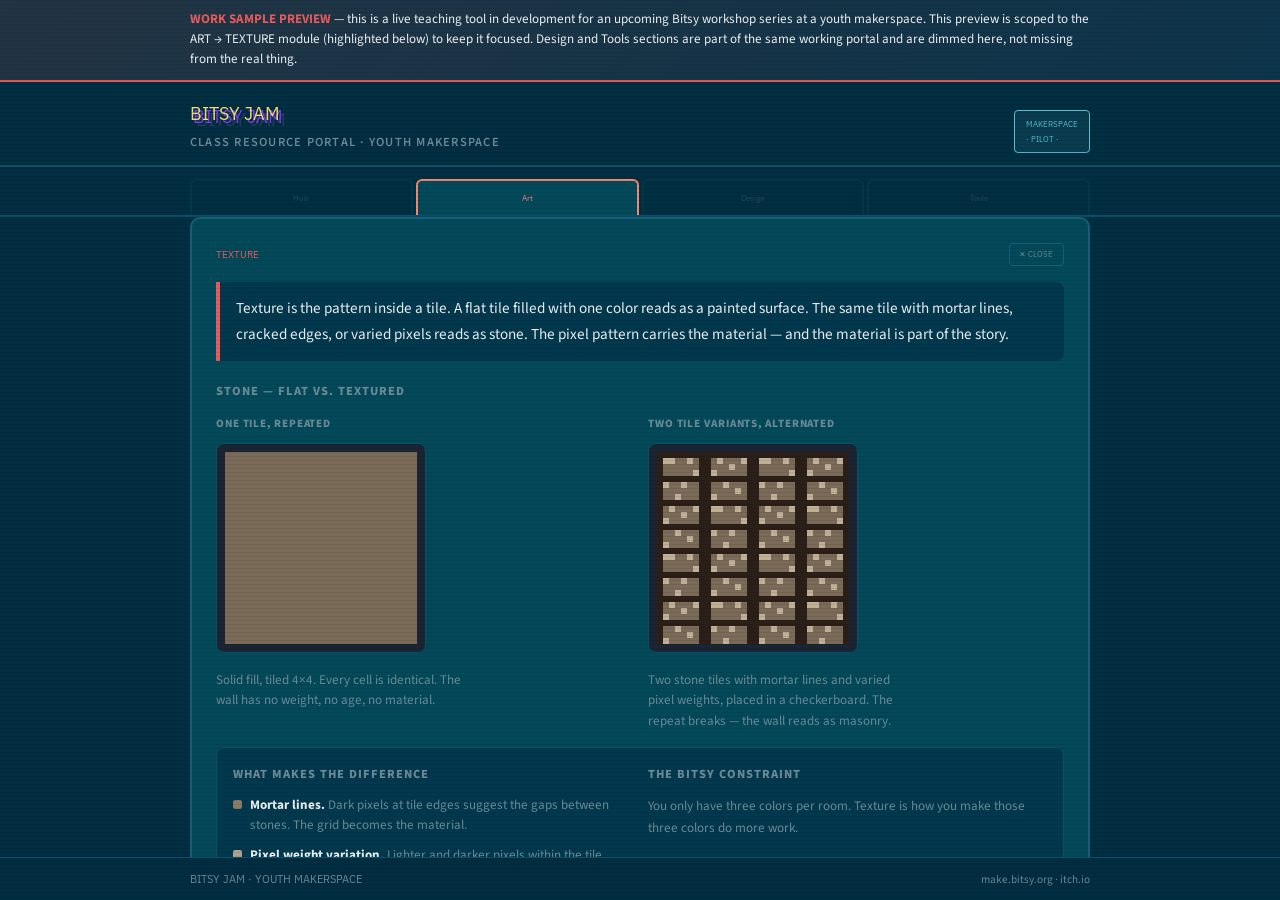
==== commit d8c99eba: "Rename Index.html to index.html.....woops" ====
--- a/index.html
+++ b/index.html
@@ -729,7 +729,7 @@
 
 <div class="sample-banner">
   <div class="sample-banner-inner">
-    <strong>WORK SAMPLE PREVIEW</strong> — this is a live teaching tool in development for an upcoming Bitsy workshop series. This preview is scoped to the ART &rarr; TEXTURE module (highlighted below) to keep it focused. Design and Tools sections are part of the same working portal and are dimmed here, not missing from the real thing.
+    <strong>WORK SAMPLE PREVIEW</strong> — this is a live teaching tool in development for an upcoming Bitsy workshop series at a youth makerspace. This preview is scoped to the ART &rarr; TEXTURE module (highlighted below) to keep it focused. Design and Tools sections are part of the same working portal and are dimmed here, not missing from the real thing.
   </div>
 </div>
 
@@ -737,9 +737,9 @@
   <div class="header-inner">
     <div class="header-left">
       <div class="site-title">BITSY JAM</div>
-      <div class="site-subtitle">Class Resource Portal · /div>
+      <div class="site-subtitle">Class Resource Portal · Youth Makerspace</div>
     </div>
-    <div class="session-badge">MAKERSPACE<br>· SOMEWHERE COOL ·</div>
+    <div class="session-badge">MAKERSPACE<br>· PILOT ·</div>
   </div>
 </div>
 
@@ -1280,7 +1280,7 @@
       <div class="tool-card pending">
         <div class="tool-icon-col">📤</div>
         <div class="tool-info">
-          <div class="tool-name">ITCH.IO — MAKERSPACE HILLERØD</div>
+          <div class="tool-name">ITCH.IO — CLASS ACCOUNT</div>
           <div class="tool-desc">The class account where finished Bitsy games get published. Each game gets its own page with a real URL you can share.</div>
           <div class="tool-tags">
             <span class="tool-tag free">free</span>
@@ -1300,8 +1300,8 @@
 
 <div class="context-footer">
   <div class="context-footer-inner">
-    <p class="footer-tag">BITSY JAM · UNGHILLERØD</p>
-    <p style="font-size:0.7rem; color: var(--text-muted);">make.bitsy.org · makerspace-hillerod.itch.io</p>
+    <p class="footer-tag">BITSY JAM · YOUTH MAKERSPACE</p>
+    <p style="font-size:0.7rem; color: var(--text-muted);">make.bitsy.org · itch.io</p>
   </div>
 </div>
 
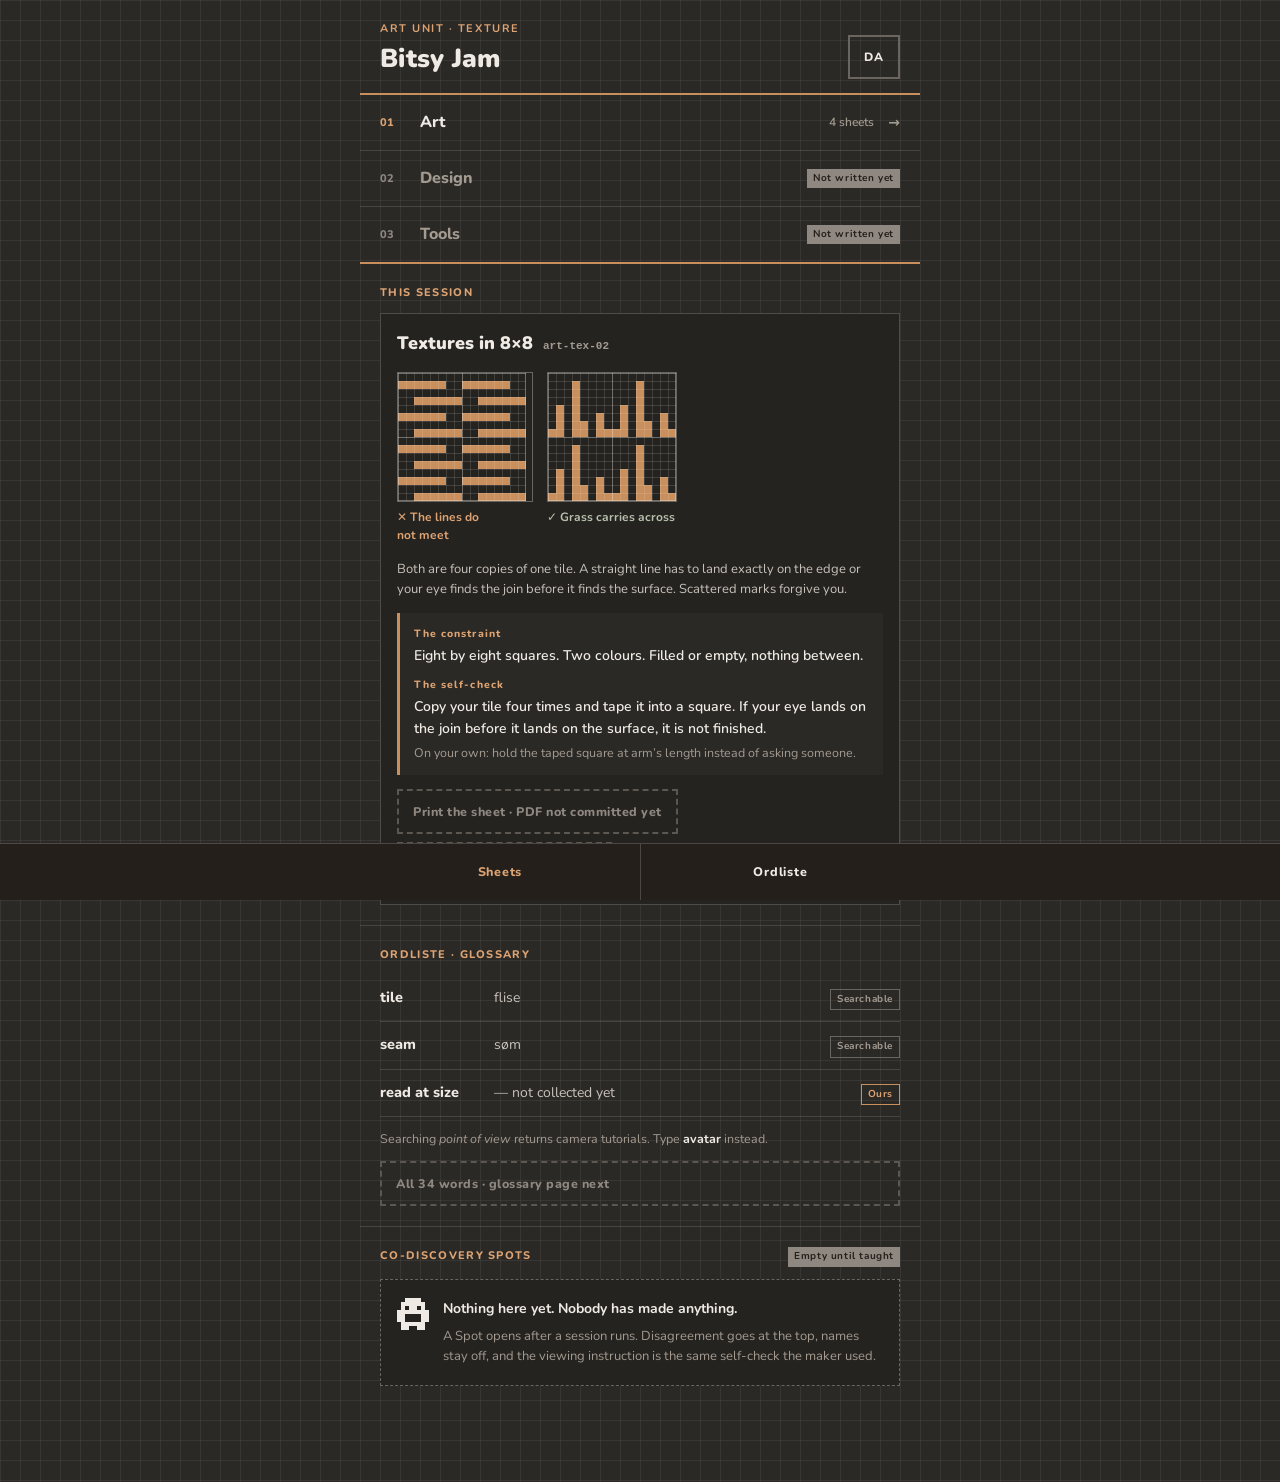
==== commit 7d1c57ac: "New site init Preparing hub for variety of modules." ====
--- a/index.html
+++ b/index.html
@@ -1,1760 +1,150 @@
 <!DOCTYPE html>
 <html lang="en">
 <head>
-<meta charset="UTF-8">
-<meta name="viewport" content="width=device-width, initial-scale=1.0">
-<title>Bitsy Jam — Class Portal</title>
-<link href="https://fonts.googleapis.com/css2?family=IBM+Plex+Sans:wght@400;600;700&family=Source+Sans+3:wght@400;600;700&display=swap" rel="stylesheet">
-<style>
-:root {
-  --bg-page: #012E40;
-  --bg-surface: #034959;
-  --bg-card: #02384D;
-  --bg-input: #02384D;
-  --border-subtle: #0A5068;
-  --border-mid: #14607A;
-
-  --pixel-purple: #9784D9;
-  --pixel-cyan: #5BBCD6;
-  --pixel-yellow: #F2DD72;
-  --pixel-green: #7CD9A0;
-  --pixel-pink: #F28972;
-  --pixel-orange: #E85B5B;
-
-  --text-body: #C5D1D8;
-  --text-strong: #EDF0F2;
-  --text-muted: #6B8A97;
-
-  --font-pixel: 'IBM Plex Sans', sans-serif;
-  --font-body: 'Source Sans 3', sans-serif;
-}
-
-* { margin: 0; padding: 0; box-sizing: border-box; }
-html { height: 100%; scroll-behavior: smooth; }
-body {
-  font-family: var(--font-body);
-  background: var(--bg-page);
-  color: var(--text-body);
-  line-height: 1.7;
-  height: 100vh;
-  display: flex;
-  flex-direction: column;
-  overflow: hidden;
-}
-
-/* ── SCANLINE OVERLAY ── */
-body::before {
-  content: '';
-  position: fixed;
-  inset: 0;
-  background: repeating-linear-gradient(
-    0deg,
-    transparent,
-    transparent 3px,
-    rgba(0,0,0,0.07) 3px,
-    rgba(0,0,0,0.07) 4px
-  );
-  pointer-events: none;
-  z-index: 9999;
-}
-
-/* ── HEADER ── */
-.page-header {
-  padding: 1.25rem 2rem 0 2rem;
-  flex-shrink: 0;
-  border-bottom: 2px solid var(--border-subtle);
-  background: linear-gradient(180deg, rgba(1,46,64,1) 0%, rgba(1,46,64,0.9) 100%);
-}
-.header-inner { max-width: 900px; margin: 0 auto; display: flex; align-items: flex-end; justify-content: space-between; padding-bottom: 0.75rem; }
-.header-left {}
-.site-title {
-  font-family: var(--font-pixel);
-  color: var(--pixel-yellow);
-  font-size: 1.1rem;
-  line-height: 1.4;
-  text-shadow: 3px 3px 0 #7c3aed, 6px 6px 0 rgba(120,100,170,0.3);
-  margin-bottom: 0.35rem;
-}
-.site-subtitle {
-  font-family: var(--font-body);
-  color: var(--text-muted);
-  font-size: 0.78rem;
-  font-weight: 600;
-  text-transform: uppercase;
-  letter-spacing: 0.1em;
-}
-.session-badge {
-  font-family: var(--font-pixel);
-  font-size: 0.5rem;
-  color: var(--pixel-cyan);
-  background: rgba(91,188,214,0.1);
-  border: 1px solid var(--pixel-cyan);
-  padding: 0.4rem 0.7rem;
-  border-radius: 4px;
-  line-height: 1.8;
-}
-
-/* ── TAB BAR ── */
-.tab-bar {
-  padding: 0 2rem;
-  flex-shrink: 0;
-  overflow-x: auto;
-  scrollbar-width: none;
-  background: var(--bg-page);
-}
-.tab-bar::-webkit-scrollbar { display: none; }
-.tab-bar-inner {
-  max-width: 900px;
-  margin: 0 auto;
-  display: flex;
-  gap: 3px;
-  padding-top: 0.75rem;
-}
-.tab-btn {
-  font-family: var(--font-pixel);
-  font-size: 0.5rem;
-  padding: 0.65rem 1rem;
-  border: 2px solid var(--border-subtle);
-  border-bottom: none;
-  border-radius: 6px 6px 0 0;
-  background: rgba(2,56,77,0.4);
-  color: var(--text-muted);
-  cursor: pointer;
-  transition: all 0.15s;
-  white-space: nowrap;
-  flex: 1;
-  text-align: center;
-  line-height: 1.6;
-}
-.tab-btn:hover { background: var(--bg-surface); color: var(--text-body); border-color: var(--border-mid); }
-.tab-btn.active { background: var(--bg-surface); color: var(--pixel-yellow); border-color: var(--pixel-yellow); }
-.tab-btn.active.art { color: var(--pixel-pink); border-color: var(--pixel-pink); }
-.tab-btn.active.design { color: var(--pixel-green); border-color: var(--pixel-green); }
-.tab-btn.active.tools { color: var(--pixel-cyan); border-color: var(--pixel-cyan); }
-.tab-btn.stub { opacity: 0.5; }
-
-/* ── CONTENT WRAPPER ── */
-.tab-content-wrapper {
-  flex: 1;
-  overflow: hidden;
-  border-top: 2px solid var(--border-subtle);
-}
-.tab-panel {
-  display: none;
-  height: 100%;
-  overflow-y: auto;
-  padding: 1.5rem 2rem 3rem 2rem;
-  scrollbar-width: thin;
-  scrollbar-color: var(--border-mid) transparent;
-}
-.tab-panel::-webkit-scrollbar { width: 5px; }
-.tab-panel::-webkit-scrollbar-thumb { background: var(--border-mid); border-radius: 3px; }
-.tab-panel.active { display: block; }
-.tab-panel-inner { max-width: 900px; margin: 0 auto; }
-
-/* ── TYPOGRAPHY ── */
-h2 {
-  font-family: var(--font-pixel);
-  font-size: 0.75rem;
-  line-height: 1.8;
-  margin: 0 0 1rem 0;
-  color: var(--pixel-yellow);
-}
-h3 {
-  font-family: var(--font-body);
-  font-size: 1rem;
-  font-weight: 800;
-  color: var(--text-strong);
-  margin: 1.25rem 0 0.5rem 0;
-  text-transform: uppercase;
-  letter-spacing: 0.05em;
-}
-p { margin-bottom: 1rem; font-size: 1rem; }
-strong { color: var(--text-strong); }
-
-/* ── HUB TAB ── */
-.hub-intro {
-  background: linear-gradient(135deg, rgba(151,132,217,0.12), rgba(91,188,214,0.06));
-  border: 2px solid var(--pixel-purple);
-  border-radius: 10px;
-  padding: 1.25rem 1.5rem;
-  margin-bottom: 1.5rem;
-}
-.hub-intro p { margin: 0; font-size: 1.05rem; color: var(--text-strong); }
-
-.nav-grid {
-  display: grid;
-  grid-template-columns: repeat(3, 1fr);
-  gap: 0.75rem;
-  margin: 1.25rem 0;
-}
-.nav-card {
-  background: var(--bg-card);
-  border: 2px solid var(--border-subtle);
-  border-radius: 10px;
-  padding: 1.1rem;
-  cursor: pointer;
-  transition: all 0.2s;
-  text-align: center;
-}
-.nav-card:hover { transform: translateY(-2px); }
-.nav-card.art { border-color: var(--pixel-pink); }
-.nav-card.art:hover { background: rgba(242,137,114,0.08); box-shadow: 0 4px 20px rgba(242,137,114,0.2); }
-.nav-card.design { border-color: var(--pixel-green); }
-.nav-card.design:hover { background: rgba(124,217,160,0.08); box-shadow: 0 4px 20px rgba(124,217,160,0.2); }
-.nav-card.tools { border-color: var(--pixel-cyan); }
-.nav-card.tools:hover { background: rgba(91,188,214,0.08); box-shadow: 0 4px 20px rgba(91,188,214,0.2); }
-.nav-card-icon { font-size: 1.8rem; margin-bottom: 0.5rem; }
-.nav-card-title {
-  font-family: var(--font-pixel);
-  font-size: 0.5rem;
-  line-height: 1.8;
-  margin-bottom: 0.35rem;
-}
-.nav-card.art .nav-card-title { color: var(--pixel-pink); }
-.nav-card.design .nav-card-title { color: var(--pixel-green); }
-.nav-card.tools .nav-card-title { color: var(--pixel-cyan); }
-.nav-card-desc { font-size: 0.8rem; color: var(--text-muted); line-height: 1.4; }
-
-.qr-row {
-  display: flex;
-  align-items: center;
-  gap: 1.5rem;
-  background: var(--bg-surface);
-  border: 1px solid var(--border-subtle);
-  border-radius: 10px;
-  padding: 1.1rem 1.25rem;
-  margin-top: 1.25rem;
-}
-.qr-placeholder {
-  width: 80px;
-  height: 80px;
-  border: 2px solid var(--pixel-yellow);
-  border-radius: 6px;
-  display: flex;
-  align-items: center;
-  justify-content: center;
-  flex-shrink: 0;
-  background: var(--bg-card);
-  font-size: 1.5rem;
-}
-.qr-text { font-size: 0.9rem; }
-.qr-text strong { color: var(--pixel-yellow); display: block; margin-bottom: 0.2rem; }
-.qr-url {
-  font-family: var(--font-pixel);
-  font-size: 0.45rem;
-  color: var(--pixel-cyan);
-  line-height: 2;
-  word-break: break-all;
-}
-
-/* ── ART TAB: TERM CARDS ── */
-.term-grid {
-  display: grid;
-  grid-template-columns: repeat(2, 1fr);
-  gap: 0.75rem;
-  margin-bottom: 1.5rem;
-}
-.term-card {
-  background: var(--bg-card);
-  border: 2px solid var(--border-subtle);
-  border-radius: 10px;
-  padding: 1.1rem;
-  cursor: pointer;
-  transition: all 0.2s;
-  position: relative;
-  overflow: hidden;
-}
-.term-card::before {
-  content: '';
-  position: absolute;
-  top: 0; left: 0; right: 0;
-  height: 3px;
-}
-.term-card.texture::before { background: var(--pixel-orange); }
-.term-card.scale::before { background: var(--pixel-cyan); }
-.term-card.perspective::before { background: var(--pixel-purple); }
-.term-card.color::before { background: var(--pixel-pink); }
-
-.term-card:hover { transform: translateY(-2px); border-color: var(--border-mid); }
-.term-card.active { border-color: var(--border-mid); }
-.term-card.texture.active { border-color: var(--pixel-orange); background: rgba(232,91,91,0.06); }
-.term-card.scale.active { border-color: var(--pixel-cyan); background: rgba(91,188,214,0.06); }
-.term-card.perspective.active { border-color: var(--pixel-purple); background: rgba(151,132,217,0.06); }
-.term-card.color.active { border-color: var(--pixel-pink); background: rgba(242,137,114,0.06); }
-
-.term-label {
-  font-family: var(--font-pixel);
-  font-size: 0.55rem;
-  line-height: 1.8;
-  margin-bottom: 0.4rem;
-}
-.term-card.texture .term-label { color: var(--pixel-orange); }
-.term-card.scale .term-label { color: var(--pixel-cyan); }
-.term-card.perspective .term-label { color: var(--pixel-purple); }
-.term-card.color .term-label { color: var(--pixel-pink); }
-
-.term-teaser { font-size: 0.82rem; color: var(--text-muted); line-height: 1.4; }
-.term-cta {
-  font-size: 0.75rem;
-  color: var(--text-muted);
-  margin-top: 0.5rem;
-  font-weight: 700;
-  display: flex;
-  align-items: center;
-  gap: 0.3rem;
-}
-.term-card.active .term-cta { display: none; }
-
-/* ── TERM DETAIL PANEL ── */
-.term-detail {
-  display: none;
-  background: var(--bg-surface);
-  border: 2px solid var(--border-mid);
-  border-radius: 10px;
-  padding: 1.5rem;
-  margin-bottom: 1.5rem;
-  animation: slideDown 0.2s ease;
-}
-.term-detail.visible { display: block; }
-@keyframes slideDown { from { opacity: 0; transform: translateY(-8px); } to { opacity: 1; transform: translateY(0); } }
-
-.term-detail-header {
-  display: flex;
-  align-items: center;
-  justify-content: space-between;
-  margin-bottom: 1rem;
-}
-.term-detail-title {
-  font-family: var(--font-pixel);
-  font-size: 0.65rem;
-  line-height: 1.8;
-}
-.term-detail.texture .term-detail-title { color: var(--pixel-orange); }
-.term-detail.scale .term-detail-title { color: var(--pixel-cyan); }
-.term-detail.perspective .term-detail-title { color: var(--pixel-purple); }
-.term-detail.color .term-detail-title { color: var(--pixel-pink); }
-
-.close-btn {
-  font-family: var(--font-pixel);
-  font-size: 0.5rem;
-  background: none;
-  border: 1px solid var(--border-mid);
-  color: var(--text-muted);
-  cursor: pointer;
-  padding: 0.35rem 0.6rem;
-  border-radius: 4px;
-  transition: all 0.15s;
-}
-.close-btn:hover { border-color: var(--pixel-pink); color: var(--pixel-pink); }
-
-.definition-box {
-  background: var(--bg-card);
-  border-left: 4px solid;
-  border-radius: 0 8px 8px 0;
-  padding: 0.9rem 1rem;
-  margin-bottom: 1.25rem;
-  font-size: 0.95rem;
-  color: var(--text-strong);
-  line-height: 1.65;
-}
-.term-detail.texture .definition-box { border-color: var(--pixel-orange); }
-.term-detail.scale .definition-box { border-color: var(--pixel-cyan); }
-.term-detail.perspective .definition-box { border-color: var(--pixel-purple); }
-.term-detail.color .definition-box { border-color: var(--pixel-pink); }
-
-/* BEFORE / AFTER TOGGLE */
-.ba-section { margin-bottom: 1.25rem; }
-.ba-label {
-  font-size: 0.78rem;
-  font-weight: 800;
-  text-transform: uppercase;
-  letter-spacing: 0.08em;
-  color: var(--text-muted);
-  margin-bottom: 0.6rem;
-}
-.ba-toggle {
-  display: flex;
-  gap: 0;
-  margin-bottom: 0.75rem;
-  width: fit-content;
-  border: 2px solid var(--border-mid);
-  border-radius: 6px;
-  overflow: hidden;
-}
-.ba-btn {
-  font-family: var(--font-pixel);
-  font-size: 0.45rem;
-  padding: 0.45rem 0.85rem;
-  border: none;
-  background: transparent;
-  color: var(--text-muted);
-  cursor: pointer;
-  line-height: 1.8;
-  transition: all 0.15s;
-}
-.ba-btn.active { background: var(--border-mid); color: var(--text-strong); }
-.ba-frame {
-  background: var(--bg-card);
-  border: 1px solid var(--border-subtle);
-  border-radius: 8px;
-  aspect-ratio: 16/9;
-  display: flex;
-  align-items: center;
-  justify-content: center;
-  position: relative;
-  overflow: hidden;
-}
-.ba-placeholder {
-  text-align: center;
-  color: var(--text-muted);
-  font-size: 0.8rem;
-}
-.ba-placeholder .icon { font-size: 2rem; margin-bottom: 0.5rem; }
-.ba-placeholder .slot-label {
-  font-family: var(--font-pixel);
-  font-size: 0.4rem;
-  line-height: 2;
-  color: var(--border-mid);
-}
-.ba-img {
-  width: 100%;
-  height: 100%;
-  object-fit: contain;
-  display: none;
-}
-.ba-img.loaded { display: block; }
-
-/* GALLERY */
-.gallery-section { margin-bottom: 0.5rem; }
-.gallery-label {
-  font-size: 0.78rem;
-  font-weight: 800;
-  text-transform: uppercase;
-  letter-spacing: 0.08em;
-  color: var(--text-muted);
-  margin-bottom: 0.6rem;
-}
-.gallery-grid {
-  display: grid;
-  grid-template-columns: repeat(3, 1fr);
-  gap: 0.6rem;
-}
-.gallery-slot {
-  background: var(--bg-card);
-  border: 1px solid var(--border-subtle);
-  border-radius: 8px;
-  aspect-ratio: 1;
-  display: flex;
-  align-items: center;
-  justify-content: center;
-  overflow: hidden;
-  cursor: pointer;
-  transition: border-color 0.15s;
-  position: relative;
-}
-.gallery-slot:hover { border-color: var(--border-mid); }
-.gallery-slot img {
-  width: 100%; height: 100%;
-  object-fit: cover;
-  display: none;
-  image-rendering: pixelated;
-}
-.gallery-slot img.loaded { display: block; }
-.gallery-slot-placeholder {
-  text-align: center;
-  color: var(--border-mid);
-  font-size: 0.7rem;
-}
-.gallery-slot-placeholder .slot-icon { font-size: 1.3rem; margin-bottom: 0.25rem; }
-.gallery-slot-placeholder .slot-num {
-  font-family: var(--font-pixel);
-  font-size: 0.38rem;
-  line-height: 2;
-}
-.gallery-caption {
-  position: absolute;
-  bottom: 0; left: 0; right: 0;
-  background: rgba(1,46,64,0.85);
-  font-size: 0.65rem;
-  padding: 0.25rem 0.4rem;
-  color: var(--text-muted);
-  display: none;
-}
-.gallery-slot:hover .gallery-caption { display: block; }
-
-/* ── STUB TABS ── */
-.stub-message {
-  text-align: center;
-  padding: 3rem 1rem;
-}
-.stub-icon { font-size: 3rem; margin-bottom: 1rem; }
-.stub-title {
-  font-family: var(--font-pixel);
-  font-size: 0.6rem;
-  line-height: 1.8;
-  color: var(--text-muted);
-  margin-bottom: 0.75rem;
-}
-.stub-desc { font-size: 0.9rem; color: var(--text-muted); max-width: 420px; margin: 0 auto; }
-
-.coming-soon-grid {
-  display: grid;
-  grid-template-columns: 1fr 1fr;
-  gap: 0.75rem;
-  max-width: 520px;
-  margin: 1.5rem auto 0;
-}
-.coming-card {
-  background: var(--bg-card);
-  border: 1px dashed var(--border-mid);
-  border-radius: 8px;
-  padding: 0.9rem;
-  text-align: center;
-}
-.coming-card-label {
-  font-family: var(--font-pixel);
-  font-size: 0.42rem;
-  line-height: 1.8;
-  color: var(--text-muted);
-  margin-bottom: 0.3rem;
-}
-.coming-card-icon { font-size: 1.3rem; }
-
-/* ── TOOL CARDS ── */
-.tools-section-label {
-  font-family: var(--font-pixel);
-  font-size: 0.5rem;
-  line-height: 1.8;
-  color: var(--text-muted);
-  text-transform: uppercase;
-  letter-spacing: 0.08em;
-  margin: 1.5rem 0 0.75rem 0;
-  padding-bottom: 0.4rem;
-  border-bottom: 1px solid var(--border-subtle);
-}
-.tools-section-label:first-child { margin-top: 0; }
-
-.tool-card {
-  background: var(--bg-card);
-  border: 2px solid var(--border-subtle);
-  border-radius: 10px;
-  padding: 1rem 1.1rem;
-  margin-bottom: 0.65rem;
-  display: grid;
-  grid-template-columns: auto 1fr auto;
-  gap: 0.85rem;
-  align-items: start;
-  transition: border-color 0.15s;
-}
-.tool-card:hover { border-color: var(--border-mid); }
-.tool-card.primary { border-color: var(--pixel-cyan); }
-.tool-card.gif-win { border-left: 3px solid var(--pixel-yellow); }
-.tool-card.gif-mac { border-left: 3px solid var(--pixel-green); }
-.tool-card.gif-linux { border-left: 3px solid var(--pixel-purple); }
-.tool-card.pending { opacity: 0.6; border-style: dashed; }
-
-.tool-icon-col { font-size: 1.6rem; padding-top: 0.1rem; }
-
-.tool-info {}
-.tool-name {
-  font-family: var(--font-pixel);
-  font-size: 0.5rem;
-  line-height: 1.8;
-  color: var(--text-strong);
-  margin-bottom: 0.2rem;
-}
-.tool-card.primary .tool-name { color: var(--pixel-cyan); }
-.tool-desc { font-size: 0.85rem; color: var(--text-body); line-height: 1.5; margin-bottom: 0.4rem; }
-.tool-tags { display: flex; flex-wrap: wrap; gap: 0.3rem; }
-.tool-tag {
-  font-size: 0.68rem;
-  font-weight: 700;
-  padding: 0.15rem 0.45rem;
-  border-radius: 4px;
-  background: var(--bg-surface);
-  border: 1px solid var(--border-mid);
-  color: var(--text-muted);
-}
-.tool-tag.free { border-color: var(--pixel-green); color: var(--pixel-green); }
-.tool-tag.browser { border-color: var(--pixel-cyan); color: var(--pixel-cyan); }
-.tool-tag.win { border-color: var(--pixel-yellow); color: var(--pixel-yellow); }
-.tool-tag.mac { border-color: var(--pixel-orange); color: var(--pixel-orange); }
-.tool-tag.linux { border-color: var(--pixel-purple); color: var(--pixel-purple); }
-.tool-tag.pending { border-color: var(--border-mid); color: var(--text-muted); font-style: italic; }
-.tool-tag.source { border-color: var(--border-mid); color: var(--text-muted); }
-
-.tool-right { display: flex; flex-direction: column; align-items: flex-end; gap: 0.5rem; min-width: 110px; }
-.tool-link {
-  font-family: var(--font-pixel);
-  font-size: 0.4rem;
-  line-height: 1.8;
-  color: var(--pixel-cyan);
-  text-decoration: none;
-  background: rgba(91,188,214,0.08);
-  border: 1px solid rgba(91,188,214,0.3);
-  padding: 0.3rem 0.6rem;
-  border-radius: 4px;
-  transition: all 0.15s;
-  white-space: nowrap;
-}
-.tool-link:hover { background: rgba(91,188,214,0.15); border-color: var(--pixel-cyan); }
-.tool-link.disabled { color: var(--text-muted); background: none; border-color: var(--border-subtle); pointer-events: none; }
-.tool-prompt {
-  font-size: 0.72rem;
-  color: var(--text-muted);
-  font-style: italic;
-  line-height: 1.4;
-  text-align: right;
-  max-width: 140px;
-}
-.tool-prompt strong { color: var(--pixel-yellow); font-style: normal; font-size: 0.65rem; display: block; margin-bottom: 0.15rem; }
-
-.platform-note {
-  background: var(--bg-surface);
-  border-left: 3px solid var(--border-mid);
-  border-radius: 0 6px 6px 0;
-  padding: 0.6rem 0.85rem;
-  font-size: 0.82rem;
-  color: var(--text-muted);
-  margin-bottom: 1rem;
-  line-height: 1.5;
-}
-.platform-note strong { color: var(--text-body); }
-
-.pending-note {
-  background: rgba(232,91,91,0.07);
-  border: 1px dashed var(--pixel-orange);
-  border-radius: 8px;
-  padding: 0.75rem 1rem;
-  font-size: 0.82rem;
-  color: var(--text-muted);
-  margin-bottom: 1rem;
-  line-height: 1.5;
-}
-.pending-note strong { color: var(--pixel-orange); }
-
-/* ── SCALE EXAMPLE ── */
-.scale-example-wrap { margin-bottom: 1rem; }
-.scale-toggle-row { display: flex; gap: 0; margin-bottom: 0.75rem; width: fit-content; }
-.scale-toggle-row .ba-btn { font-family: var(--font-pixel); font-size: 0.42rem; line-height: 1.8; }
-.scale-panels { display: flex; gap: 1rem; flex-wrap: wrap; margin-bottom: 1rem; }
-.scale-panel { flex: 1; min-width: 220px; }
-.scale-scene-wrap { position: relative; display: inline-block; background: #1a2433; border: 1px solid var(--border-subtle); border-radius: 8px; padding: 8px; }
-.scale-scene-wrap canvas { image-rendering: pixelated; image-rendering: crisp-edges; display: block; }
-.sc-label-layer { position: absolute; top: 8px; left: 8px; pointer-events: none; }
-.sc-el-label { position: absolute; font-family: var(--font-body); font-size: 11px; font-weight: 700; color: #fff; background: rgba(0,0,0,0.72); padding: 1px 5px; border-radius: 3px; white-space: nowrap; display: none; }
-.sc-labels-on .sc-el-label { display: block; }
-.scale-panel-desc { font-size: 0.82rem; color: var(--text-muted); margin-top: 0.5rem; line-height: 1.55; max-width: 252px; }
-.scale-notes { display: flex; gap: 1rem; flex-wrap: wrap; background: var(--bg-card); border-radius: 8px; padding: 1rem; border: 1px solid var(--border-subtle); }
-.scale-note-col { flex: 1; min-width: 180px; }
-.sc-note-item { display: flex; gap: 8px; margin-bottom: 0.6rem; align-items: flex-start; }
-.sc-dot { width: 9px; height: 9px; border-radius: 2px; flex-shrink: 0; margin-top: 5px; }
-.sc-note-txt { font-size: 0.82rem; color: var(--text-muted); line-height: 1.55; }
-.sc-note-txt strong { color: var(--text-strong); }
-
-/* ── TEXTURE WIDGET ── */
-.tx-widget { background: var(--bg-card); border: 1px solid var(--border-subtle); border-radius: 10px; padding: 1rem; }
-.tx-pal-row { display: flex; gap: 10px; align-items: center; flex-wrap: wrap; margin-bottom: 0.85rem; }
-.tx-sg { display: flex; align-items: center; gap: 5px; }
-.tx-sl { font-size: 0.78rem; color: var(--text-muted); }
-.tx-sw { width: 20px; height: 20px; border-radius: 4px; border: 1px solid var(--border-mid); cursor: pointer; display: inline-block; position: relative; flex-shrink: 0; }
-.tx-sw input[type=color] { opacity: 0; position: absolute; inset: 0; width: 100%; height: 100%; cursor: pointer; border: none; padding: 0; }
-.tx-main-row { display: flex; gap: 1rem; flex-wrap: wrap; }
-.tx-col { flex: 1; min-width: 170px; }
-.tx-col-label { font-size: 0.75rem; font-weight: 700; color: var(--text-muted); text-transform: uppercase; letter-spacing: 0.06em; margin-bottom: 0.5rem; }
-.tx-color-btns { display: flex; gap: 4px; flex-wrap: wrap; margin-bottom: 0.5rem; }
-.tx-cb { font-size: 0.7rem; padding: 3px 8px; border-radius: 4px; border: 1px solid var(--border-mid); cursor: pointer; background: none; color: var(--text-muted); transition: all 0.1s; }
-.tx-cb.on { font-weight: 700; }
-.tx-clear { font-size: 0.7rem; padding: 3px 8px; border-radius: 4px; border: 1px solid var(--border-subtle); cursor: pointer; background: none; color: var(--text-muted); margin-left: auto; }
-.tx-ref-note { font-size: 0.75rem; color: var(--text-muted); line-height: 1.5; margin-top: 5px; }
-.tx-save-btn { display: flex; align-items: center; gap: 5px; font-size: 0.75rem; padding: 5px 12px; border-radius: 6px; border: 1px solid var(--pixel-orange); background: rgba(232,91,91,0.08); color: var(--pixel-orange); cursor: pointer; font-weight: 600; margin-top: 0.75rem; width: 100%; justify-content: center; }
-
-/* ── FOOTER ── */
-.context-footer {
-  background: rgba(1,46,64,0.8);
-  border-top: 1px solid var(--border-subtle);
-  padding: 0.6rem 2rem;
-  flex-shrink: 0;
-}
-.context-footer-inner { max-width: 900px; margin: 0 auto; display: flex; justify-content: space-between; align-items: center; }
-.context-footer p { font-size: 0.7rem; color: var(--text-muted); margin: 0; }
-.footer-tag {
-  font-family: var(--font-pixel);
-  font-size: 0.38rem;
-  color: var(--pixel-purple);
-  line-height: 2;
-}
-
-/* ── RESPONSIVE ── */
-@media (max-width: 640px) {
-  .page-header { padding: 1rem 1rem 0 1rem; }
-  .site-title { font-size: 0.75rem; }
-  .tab-bar { padding: 0 0.5rem; }
-  .tab-btn { font-size: 0.4rem; padding: 0.5rem 0.6rem; }
-  .tab-panel { padding: 1rem 1rem 2rem 1rem; }
-  .nav-grid { grid-template-columns: 1fr; }
-  .term-grid { grid-template-columns: 1fr; }
-  .gallery-grid { grid-template-columns: repeat(2, 1fr); }
-  .coming-soon-grid { grid-template-columns: 1fr; }
-}
-
-/* ── WORK-SAMPLE PREVIEW SCOPE (added for portfolio sample only) ── */
-.sample-banner {
-  background: linear-gradient(135deg, rgba(232,91,91,0.15), rgba(151,132,217,0.08));
-  border-bottom: 2px solid var(--pixel-orange);
-  padding: 0.65rem 2rem;
-  flex-shrink: 0;
-  font-size: 0.82rem;
-  color: var(--text-strong);
-  line-height: 1.5;
-}
-.sample-banner-inner { max-width: 900px; margin: 0 auto; }
-.sample-banner strong { color: var(--pixel-orange); }
-.tab-btn.locked { opacity: 0.3; pointer-events: none; cursor: not-allowed; }
-.tab-btn.spotlight { animation: spotlightPulsePink 1.8s ease-in-out infinite; }
-@keyframes spotlightPulsePink {
-  0%, 100% { box-shadow: 0 0 0 0 rgba(242,137,114,0.55); }
-  50% { box-shadow: 0 0 14px 4px rgba(242,137,114,0.55); }
-}
-.term-card.locked { opacity: 0.28; pointer-events: none; filter: grayscale(70%); }
-.term-card.spotlight { animation: spotlightPulseOrange 1.8s ease-in-out infinite; }
-@keyframes spotlightPulseOrange {
-  0%, 100% { box-shadow: 0 0 0 0 rgba(232,91,91,0.55); }
-  50% { box-shadow: 0 0 14px 4px rgba(232,91,91,0.55); }
-}
-</style>
+<meta charset="utf-8">
+<meta name="viewport" content="width=device-width, initial-scale=1">
+<title>Bitsy Jam — Art unit</title>
+<meta name="description" content="Texture in 8×8 two-colour tiles. Worksheets, glossary and pupil evidence for the Bitsy Jam art unit.">
+<link rel="preconnect" href="https://fonts.googleapis.com">
+<link rel="preconnect" href="https://fonts.gstatic.com" crossorigin>
+<link href="https://fonts.googleapis.com/css2?family=Nunito:wght@400;600;700;800;900&display=swap" rel="stylesheet">
+<link rel="stylesheet" href="css/tokens.css">
+<link rel="stylesheet" href="css/portal.css">
 </head>
 <body>
+<a class="skip-link" href="#sheets" data-i18n="skip">Skip to sheet index</a>
 
-<div class="sample-banner">
-  <div class="sample-banner-inner">
-    <strong>WORK SAMPLE PREVIEW</strong> — this is a live teaching tool in development for an upcoming Bitsy workshop series at a youth makerspace. This preview is scoped to the ART &rarr; TEXTURE module (highlighted below) to keep it focused. Design and Tools sections are part of the same working portal and are dimmed here, not missing from the real thing.
-  </div>
-</div>
+<div class="shell">
 
-<div class="page-header">
-  <div class="header-inner">
-    <div class="header-left">
-      <div class="site-title">BITSY JAM</div>
-      <div class="site-subtitle">Class Resource Portal · Youth Makerspace</div>
+  <header class="masthead">
+    <div class="masthead__titles">
+      <span class="eyebrow" data-i18n="hub.eyebrow">Art unit · Texture</span>
+      <h1 data-i18n="hub.title">Bitsy Jam</h1>
     </div>
-    <div class="session-badge">MAKERSPACE<br>· PILOT ·</div>
-  </div>
-</div>
+    <div class="lang">
+      <button type="button" class="lang__btn" data-lang-toggle data-i18n-aria="lang.switch" aria-label="Switch to Danish"><span data-i18n="lang.other">DA</span></button>
+    </div>
+  </header>
 
-<div class="tab-bar">
-  <div class="tab-bar-inner">
-    <button class="tab-btn active" data-tab="hub">Hub</button>
-    <button class="tab-btn art" data-tab="art">Art</button>
-    <button class="tab-btn design stub" data-tab="design">Design</button>
-    <button class="tab-btn tools stub" data-tab="tools">Tools</button>
-  </div>
-</div>
+  <nav class="sheets" id="sheets" aria-label="Topics">
+    <a class="sheet" href="#session">
+      <span class="sheet__num">01</span>
+      <span class="sheet__name" data-i18n="nav.art">Art</span>
+      <span class="sheet__meta" data-i18n="nav.sheets4">4 sheets</span>
+      <span class="sheet__chev" aria-hidden="true">→</span>
+    </a>
+    <div class="sheet sheet--pending">
+      <span class="sheet__num">02</span>
+      <span class="sheet__name" data-i18n="nav.design">Design</span>
+      <span class="stamp" data-i18n="nav.pending">Not written yet</span>
+    </div>
+    <div class="sheet sheet--pending">
+      <span class="sheet__num">03</span>
+      <span class="sheet__name" data-i18n="nav.tools">Tools</span>
+      <span class="stamp" data-i18n="nav.pending">Not written yet</span>
+    </div>
+  </nav>
 
-<div class="tab-content-wrapper">
+  <section class="band" id="session" aria-labelledby="session-h">
+    <h2 class="band__head" id="session-h" data-i18n="session.head">This session</h2>
 
-  <!-- ══ HUB ══ -->
-  <div class="tab-panel active" id="tab-hub">
-    <div class="tab-panel-inner">
-
-      <div class="hub-intro">
-        <p>This is your reference for everything we cover in class. Pick a topic to go deeper, or use it to catch up on something you missed.</p>
+    <article class="activity">
+      <div class="activity__head">
+        <h3 data-i18n="activity.title">Textures in 8×8</h3>
+        <span class="activity__slug">art-tex-02</span>
       </div>
 
-      <h2>WHAT'S IN HERE</h2>
+      <div class="pair">
+        <figure class="pair__reject">
+          <div class="pair__frame">
+            <canvas data-tile="lines" data-scale="8" data-repeat="2" data-grid="true" role="img"
+                    aria-label="A tile of straight horizontal lines repeated four times; each line stops short of the edge so the lines do not meet at the join"></canvas>
+          </div>
+          <figcaption data-i18n="pair.reject">✕ The lines do not meet</figcaption>
+        </figure>
+        <figure class="pair__keeper">
+          <div class="pair__frame">
+            <canvas data-tile="grass" data-scale="8" data-repeat="2" data-grid="true" role="img"
+                    aria-label="A tile of scattered grass blades repeated four times; the blades carry across the join"></canvas>
+          </div>
+          <figcaption data-i18n="pair.keeper">✓ Grass carries across</figcaption>
+        </figure>
+      </div>
+      <p class="note" data-i18n="pair.note">Both are four copies of one tile. A straight line has to land exactly on the edge or your eye finds the join before it finds the surface. Scattered marks forgive you.</p>
 
-      <div class="nav-grid">
-        <div class="nav-card art" onclick="switchTab('art')">
-          <div class="nav-card-icon">🎨</div>
-          <div class="nav-card-title">ART</div>
-          <div class="nav-card-desc">Pixel art techniques for building worlds in Bitsy. Texture, scale, color, and how perspective works at 8×8.</div>
+      <div class="rules">
+        <div class="rules__group">
+          <span class="rules__label" data-i18n="constraint.label">The constraint</span>
+          <p data-i18n="constraint.text">Eight by eight squares. Two colours. Filled or empty, nothing between.</p>
         </div>
-        <div class="nav-card design" onclick="switchTab('design')">
-          <div class="nav-card-icon">✏️</div>
-          <div class="nav-card-title">DESIGN</div>
-          <div class="nav-card-desc">Game poetry, player point of view, and how small decisions change what a game means.</div>
-        </div>
-        <div class="nav-card tools" onclick="switchTab('tools')">
-          <div class="nav-card-icon">🛠️</div>
-          <div class="nav-card-title">TOOLS</div>
-          <div class="nav-card-desc">Bitsy tutorials, community games to play, and trusted places to learn more.</div>
+        <div class="rules__group">
+          <span class="rules__label" data-i18n="selfcheck.label">The self-check</span>
+          <p data-i18n="selfcheck.text">Copy your tile four times and tape it into a square. If your eye lands on the join before it lands on the surface, it is not finished.</p>
+          <p class="solo" data-i18n="selfcheck.solo">On your own: hold the taped square at arm’s length instead of asking someone.</p>
         </div>
       </div>
 
-      <div class="qr-row">
-        <div class="qr-placeholder">📱</div>
-        <div class="qr-text">
-          <strong>Follow along on your phone</strong>
-          Scan to open this page on your own screen.
-          <div class="qr-url">[ QR code will go here — add URL before first session ]</div>
-        </div>
+      <div class="actions">
+        <span class="btn btn--pending" role="link" aria-disabled="true" data-i18n="action.print">Print the sheet · PDF not committed yet</span>
+        <span class="btn btn--pending" role="link" aria-disabled="true" data-i18n="action.dive">Deeper dive · not written yet</span>
       </div>
+    </article>
+  </section>
 
+  <section class="band" id="glossary" aria-labelledby="gloss-h">
+    <h2 class="band__head" id="gloss-h" data-i18n="gloss.head">Ordliste · Glossary</h2>
+    <dl class="gloss">
+      <div class="gloss__row">
+        <dt data-i18n="gloss.tile">tile</dt>
+        <dd data-i18n="gloss.tile.da">flise</dd>
+        <span class="mark" data-i18n="gloss.searchable">Searchable</span>
+      </div>
+      <div class="gloss__row">
+        <dt data-i18n="gloss.seam">seam</dt>
+        <dd data-i18n="gloss.seam.da">søm</dd>
+        <span class="mark" data-i18n="gloss.searchable">Searchable</span>
+      </div>
+      <div class="gloss__row">
+        <dt data-i18n="gloss.readatsize">read at size</dt>
+        <dd data-i18n="gloss.notcollected">— not collected yet</dd>
+        <span class="mark mark--ours" data-i18n="gloss.ours">Ours</span>
+      </div>
+    </dl>
+    <p class="decoy">
+      <span data-i18n="gloss.decoy.before">Searching</span>
+      <em data-i18n="gloss.decoy.term">point of view</em>
+      <span data-i18n="gloss.decoy.middle">returns camera tutorials. Type</span>
+      <strong data-i18n="gloss.decoy.instead">avatar</strong>
+      <span data-i18n="gloss.decoy.after">instead.</span>
+    </p>
+    <span class="btn btn--pending" role="link" aria-disabled="true" data-i18n="gloss.all">All 34 words · glossary page next</span>
+  </section>
+
+  <section class="band" id="spots" aria-labelledby="spots-h">
+    <div class="band__headrow">
+      <h2 class="band__head" id="spots-h" data-i18n="spots.head">Co-discovery spots</h2>
+      <span class="stamp" data-i18n="spots.stamp">Empty until taught</span>
     </div>
-  </div>
-
-  <!-- ══ ART ══ -->
-  <div class="tab-panel" id="tab-art">
-    <div class="tab-panel-inner">
-
-      <div class="hub-intro" style="border-color: var(--pixel-pink); background: linear-gradient(135deg, rgba(242,137,114,0.1), rgba(151,132,217,0.05));">
-        <p>Bitsy gives you an 8×8 grid and a three-color palette. Every choice you make inside those limits is a design decision. These four terms are how we talk about those choices.</p>
-      </div>
-
-      <h2>CLICK A TERM TO EXPLORE IT</h2>
-
-      <div class="term-grid">
-        <div class="term-card texture" id="card-texture" onclick="openTerm('texture')">
-          <div class="term-label">TEXTURE</div>
-          <div class="term-teaser">How patterns inside tiles make a surface feel rough, smooth, solid, or alive.</div>
-          <div class="term-cta">→ See examples</div>
-        </div>
-        <div class="term-card scale" id="card-scale" onclick="openTerm('scale')">
-          <div class="term-label">SCALE</div>
-          <div class="term-teaser">How size tells the player what matters — and what doesn't.</div>
-          <div class="term-cta">→ See examples</div>
-        </div>
-        <div class="term-card perspective" id="card-perspective" onclick="openTerm('perspective')">
-          <div class="term-label">IMPLIED PERSPECTIVE</div>
-          <div class="term-teaser">How a flat top-down grid can suggest depth, height, and distance.</div>
-          <div class="term-cta">→ See examples</div>
-        </div>
-        <div class="term-card color" id="card-color" onclick="openTerm('color')">
-          <div class="term-label">COLOR</div>
-          <div class="term-teaser">Three colors. How you use them changes the mood of the whole world.</div>
-          <div class="term-cta">→ See examples</div>
-        </div>
-      </div>
-
-      <!-- TEXTURE DETAIL -->
-      <div class="term-detail texture" id="detail-texture">
-        <div class="term-detail-header">
-          <div class="term-detail-title">TEXTURE</div>
-          <button class="close-btn" onclick="closeTerm('texture')">✕ CLOSE</button>
-        </div>
-
-        <div class="definition-box">
-          Texture is the pattern inside a tile. A flat tile filled with one color reads as a painted surface. The same tile with mortar lines, cracked edges, or varied pixels reads as stone. The pixel pattern carries the material — and the material is part of the story.
-        </div>
-
-        <!-- STONE EXAMPLE: two-panel -->
-        <div class="scale-example-wrap">
-          <div class="gallery-label" style="margin-bottom:0.75rem">Stone — flat vs. textured</div>
-          <div class="scale-panels">
-            <div class="scale-panel">
-              <div class="gallery-label" style="font-size:0.7rem">One tile, repeated</div>
-              <div class="scale-scene-wrap">
-                <canvas id="tx-flat" width="32" height="32" style="width:192px;height:192px"></canvas>
-              </div>
-              <div class="scale-panel-desc">Solid fill, tiled 4×4. Every cell is identical. The wall has no weight, no age, no material.</div>
-            </div>
-            <div class="scale-panel">
-              <div class="gallery-label" style="font-size:0.7rem">Two tile variants, alternated</div>
-              <div class="scale-scene-wrap">
-                <canvas id="tx-textured" width="32" height="32" style="width:192px;height:192px"></canvas>
-              </div>
-              <div class="scale-panel-desc">Two stone tiles with mortar lines and varied pixel weights, placed in a checkerboard. The repeat breaks — the wall reads as masonry.</div>
-            </div>
-          </div>
-
-          <div class="scale-notes">
-            <div class="scale-note-col">
-              <div class="gallery-label" style="margin-bottom:0.6rem">What makes the difference</div>
-              <div class="sc-note-item"><div class="sc-dot" style="background:#8a7a6a"></div><div class="sc-note-txt"><strong>Mortar lines.</strong> Dark pixels at tile edges suggest the gaps between stones. The grid becomes the material.</div></div>
-              <div class="sc-note-item"><div class="sc-dot" style="background:#b0a090"></div><div class="sc-note-txt"><strong>Pixel weight variation.</strong> Lighter and darker pixels within the tile suggest uneven surface. Flat fills have none of this.</div></div>
-              <div class="sc-note-item"><div class="sc-dot" style="background:#6a5a4a"></div><div class="sc-note-txt"><strong>Two variants, not one.</strong> A single textured tile repeated still reads as wallpaper. The second variant breaks the pattern.</div></div>
-            </div>
-            <div class="scale-note-col">
-              <div class="gallery-label" style="margin-bottom:0.6rem">The Bitsy constraint</div>
-              <div class="sc-note-txt" style="line-height:1.7">You only have three colors per room. Texture is how you make those three colors do more work.<br><br>A flat stone wall uses one color for the whole tile. A textured stone wall uses all three — background for mortar gaps, tile color for the stone face, highlight for edges catching light.<br><br>Same palette. Different arrangement. Different material.</div>
-            </div>
-          </div>
-        </div>
-
-        <!-- INTERACTIVE WIDGET -->
-        <div class="gallery-label" style="margin:1.25rem 0 0.75rem">Try it out — draw your own tile</div>
-
-        <div class="tx-widget">
-          <div class="tx-pal-row">
-            <div class="tx-sg"><div class="tx-sl">Background</div><div class="tx-sw" id="txsw-bg" style="background:#2a2018"><input type="color" id="tx-col-bg" value="#2a2018" oninput="txSetPal()"></div></div>
-            <div class="tx-sg"><div class="tx-sl">Tile</div><div class="tx-sw" id="txsw-tile" style="background:#7a6a58"><input type="color" id="tx-col-tile" value="#7a6a58" oninput="txSetPal()"></div></div>
-            <div class="tx-sg"><div class="tx-sl">Highlight</div><div class="tx-sw" id="txsw-sp" style="background:#c0b098"><input type="color" id="tx-col-sp" value="#c0b098" oninput="txSetPal()"></div></div>
-            <button class="close-btn" onclick="txResetPal()" style="font-size:0.38rem">Reset</button>
-          </div>
-
-          <div class="tx-main-row">
-            <div class="tx-col">
-              <div class="tx-col-label">Draw — 8×8</div>
-              <div class="tx-color-btns" id="tx-cbgroup">
-                <button class="tx-cb on" data-c="0" onclick="txSetColor(0,this)">Background</button>
-                <button class="tx-cb" data-c="1" onclick="txSetColor(1,this)">Tile</button>
-                <button class="tx-cb" data-c="2" onclick="txSetColor(2,this)">Highlight</button>
-                <button class="tx-clear" onclick="txClear()">Clear</button>
-              </div>
-              <div class="scale-scene-wrap">
-                <canvas id="tx-draw" width="8" height="8" style="width:160px;height:160px;cursor:crosshair"></canvas>
-              </div>
-
-              <div class="tx-col-label" style="margin-top:0.75rem">Reference tiles</div>
-              <div class="ba-toggle" style="margin-bottom:0.5rem">
-                <button class="ba-btn active" id="txref-flat" onclick="txLoadRef('flat',this)">Flat</button>
-                <button class="ba-btn" id="txref-a" onclick="txLoadRef('a',this)">Stone A</button>
-                <button class="ba-btn" id="txref-b" onclick="txLoadRef('b',this)">Stone B</button>
-              </div>
-              <div class="scale-scene-wrap">
-                <canvas id="tx-ref" width="8" height="8" style="width:80px;height:80px"></canvas>
-              </div>
-              <div class="tx-ref-note" id="tx-ref-note">Flat fill — one color, no pattern.</div>
-            </div>
-
-            <div class="tx-col">
-              <div class="tx-col-label">4×4 tile repeat</div>
-              <div class="ba-toggle" style="margin-bottom:0.5rem">
-                <button class="ba-btn active" id="txrp-mine" onclick="txSetRepeat('mine',this)">Your tile</button>
-                <button class="ba-btn" id="txrp-alt" onclick="txSetRepeat('alt',this)">Stone A + B</button>
-              </div>
-              <div class="scale-scene-wrap">
-                <canvas id="tx-repeat" width="32" height="32" style="width:192px;height:192px"></canvas>
-              </div>
-              <div class="tx-ref-note" id="tx-repeat-note">Your drawn tile repeated. Does the pattern read as texture or wallpaper?</div>
-
-              <button class="tx-save-btn" onclick="txSave()">↓ Save as PNG — paste to Discord</button>
-              <div class="tx-ref-note" style="margin-top:4px">On mobile: save to camera roll, then attach in Discord.</div>
-            </div>
-          </div>
-        </div>
-
-        <div class="gallery-section" style="margin-top:1.25rem">
-          <div class="gallery-label">Examples from class</div>
-          <div class="gallery-grid">
-            <div class="gallery-slot">
-              <div class="gallery-slot-placeholder">
-                <div class="slot-icon">🧱</div>
-                <div class="slot-num">IMG 1</div>
-              </div>
-              <div class="gallery-caption">Stone wall variant</div>
-            </div>
-            <div class="gallery-slot">
-              <div class="gallery-slot-placeholder">
-                <div class="slot-icon">🌊</div>
-                <div class="slot-num">IMG 2</div>
-              </div>
-              <div class="gallery-caption">Rippled water tile</div>
-            </div>
-            <div class="gallery-slot">
-              <div class="gallery-slot-placeholder">
-                <div class="slot-icon">🌿</div>
-                <div class="slot-num">IMG 3</div>
-              </div>
-              <div class="gallery-caption">Grass with variation</div>
-            </div>
-          </div>
-        </div>
-      </div>
-
-      <!-- SCALE DETAIL -->
-      <div class="term-detail scale" id="detail-scale">
-        <div class="term-detail-header">
-          <div class="term-detail-title">SCALE</div>
-          <button class="close-btn" onclick="closeTerm('scale')">✕ CLOSE</button>
-        </div>
-
-        <div class="definition-box">
-          Every Bitsy tile is 8×8 pixels — the grid never changes. But an element can claim one tile or many. A door that spans two tiles reads as something you walk through. A door that's the same size as the player reads as a wall mark. Scale is a compositional decision, not a drawing one. The player is the fixed reference point. Everything else is large or small relative to it.
-        </div>
-
-        <!-- TWO-PANEL SCALE EXAMPLE -->
-        <div class="scale-example-wrap">
-          <div class="scale-toggle-row">
-            <button class="ba-btn active" id="scale-lbl-on" onclick="setScaleLabels(true)">Labels on</button>
-            <button class="ba-btn" id="scale-lbl-off" onclick="setScaleLabels(false)">Labels off</button>
-          </div>
-
-          <div class="scale-panels">
-            <div class="scale-panel">
-              <div class="gallery-label">Every element one tile</div>
-              <div class="scale-scene-wrap" id="sc-wrap-flat">
-                <canvas id="sc-flat" width="96" height="80" style="width:252px;height:210px"></canvas>
-                <div class="sc-label-layer" id="sc-lbl-flat"></div>
-              </div>
-              <div class="scale-panel-desc">Door, window, player, and tree all occupy one tile. The room has objects but no sense of size or place.</div>
-            </div>
-            <div class="scale-panel">
-              <div class="gallery-label">Intentional scale</div>
-              <div class="scale-scene-wrap" id="sc-wrap-scale">
-                <canvas id="sc-scaled" width="96" height="80" style="width:252px;height:210px"></canvas>
-                <div class="sc-label-layer" id="sc-lbl-scale"></div>
-              </div>
-              <div class="scale-panel-desc">Same four elements. Tree spans six tiles, door two, window one. The player is small because the environment says so.</div>
-            </div>
-          </div>
-
-          <div class="scale-notes">
-            <div class="scale-note-col">
-              <div class="gallery-label" style="margin-bottom:0.6rem">What each relationship says</div>
-              <div class="sc-note-item"><div class="sc-dot" style="background:#7ec87e"></div><div class="sc-note-txt"><strong>Tree — 6 tiles.</strong> Larger than the player and the door. The player is inside an environment, not beside a prop.</div></div>
-              <div class="sc-note-item"><div class="sc-dot" style="background:#c8a060"></div><div class="sc-note-txt"><strong>Door — 2 tiles tall.</strong> Taller than the player. It reads as a passage. Same height as the player reads as a wall mark.</div></div>
-              <div class="sc-note-item"><div class="sc-dot" style="background:#6898c8"></div><div class="sc-note-txt"><strong>Window — 1 tile.</strong> Smaller than the door. The hierarchy signals building.</div></div>
-              <div class="sc-note-item"><div class="sc-dot" style="background:#c8d8f0"></div><div class="sc-note-txt"><strong>Player — 1 tile, always.</strong> The fixed reference. Everything else is measured against this.</div></div>
-            </div>
-            <div class="scale-note-col">
-              <div class="gallery-label" style="margin-bottom:0.6rem">The constraint this exposes</div>
-              <div class="sc-note-txt" style="line-height:1.7">A larger element is not a bigger tile — it is multiple tiles arranged to read as one thing. A two-tile door is two 8×8 drawings stacked. A six-tile tree is six drawings composed into canopy and trunk.<br><br>Scale is the first thing a player reads before dialogue, before sound, before anything else.</div>
-            </div>
-          </div>
-        </div>
-
-        <div class="gallery-section" style="margin-top:1.25rem">
-          <div class="gallery-label">Examples from class</div>
-          <div class="gallery-grid">
-            <div class="gallery-slot">
-              <div class="gallery-slot-placeholder">
-                <div class="slot-icon">🏔️</div>
-                <div class="slot-num">IMG 1</div>
-              </div>
-              <div class="gallery-caption">Mountain vs. player</div>
-            </div>
-            <div class="gallery-slot">
-              <div class="gallery-slot-placeholder">
-                <div class="slot-icon">🚪</div>
-                <div class="slot-num">IMG 2</div>
-              </div>
-              <div class="gallery-caption">Tight doorway</div>
-            </div>
-            <div class="gallery-slot">
-              <div class="gallery-slot-placeholder">
-                <div class="slot-icon">🌲</div>
-                <div class="slot-num">IMG 3</div>
-              </div>
-              <div class="gallery-caption">Small figure, tall forest</div>
-            </div>
-          </div>
-        </div>
-      </div>
-
-      <!-- IMPLIED PERSPECTIVE DETAIL -->
-      <div class="term-detail perspective" id="detail-perspective">
-        <div class="term-detail-header">
-          <div class="term-detail-title">IMPLIED PERSPECTIVE</div>
-          <button class="close-btn" onclick="closeTerm('perspective')">✕ CLOSE</button>
-        </div>
-
-        <div class="definition-box">
-          Bitsy is always top-down. But you can draw tiles that make the player feel like they're looking at something from the side, or up at something tall, or across a flat horizon. The camera doesn't change. Your drawings do. That's implied perspective — using pixel shapes to suggest a viewpoint the game can't actually show.
-        </div>
-
-        <div class="ba-section">
-          <div class="ba-label">Before / After</div>
-          <div class="ba-toggle">
-            <button class="ba-btn active" onclick="toggleBA('perspective', 'before', this)">BEFORE</button>
-            <button class="ba-btn" onclick="toggleBA('perspective', 'after', this)">AFTER</button>
-          </div>
-          <div class="ba-frame" id="ba-perspective">
-            <div class="ba-placeholder">
-              <div class="icon">🖼️</div>
-              <div class="slot-label">ADD BEFORE IMAGE<br>( flat / ambiguous viewpoint )</div>
-            </div>
-          </div>
-        </div>
-
-        <div class="gallery-section">
-          <div class="gallery-label">Examples from class</div>
-          <div class="gallery-grid">
-            <div class="gallery-slot">
-              <div class="gallery-slot-placeholder">
-                <div class="slot-icon">🏛️</div>
-                <div class="slot-num">IMG 1</div>
-              </div>
-              <div class="gallery-caption">Building face-on</div>
-            </div>
-            <div class="gallery-slot">
-              <div class="gallery-slot-placeholder">
-                <div class="slot-icon">🌅</div>
-                <div class="slot-num">IMG 2</div>
-              </div>
-              <div class="gallery-caption">Horizon line in tiles</div>
-            </div>
-            <div class="gallery-slot">
-              <div class="gallery-slot-placeholder">
-                <div class="slot-icon">🕳️</div>
-                <div class="slot-num">IMG 3</div>
-              </div>
-              <div class="gallery-caption">Depth through layering</div>
-            </div>
-          </div>
-        </div>
-      </div>
-
-      <!-- COLOR DETAIL -->
-      <div class="term-detail color" id="detail-color">
-        <div class="term-detail-header">
-          <div class="term-detail-title">COLOR</div>
-          <button class="close-btn" onclick="closeTerm('color')">✕ CLOSE</button>
-        </div>
-
-        <div class="definition-box">
-          Bitsy gives you exactly three colors for each room: background, tiles, and sprites. That's the whole palette. Changing those three colors changes the feeling of the entire world — the same map drawn in warm yellows feels different from the same map in cold blues. Color is mood. It's also the first thing a player notices.
-        </div>
-
-        <div class="ba-section">
-          <div class="ba-label">Before / After</div>
-          <div class="ba-toggle">
-            <button class="ba-btn active" onclick="toggleBA('color', 'before', this)">BEFORE</button>
-            <button class="ba-btn" onclick="toggleBA('color', 'after', this)">AFTER</button>
-          </div>
-          <div class="ba-frame" id="ba-color">
-            <div class="ba-placeholder">
-              <div class="icon">🖼️</div>
-              <div class="slot-label">ADD BEFORE IMAGE<br>( same room, different palette )</div>
-            </div>
-          </div>
-        </div>
-
-        <div class="gallery-section">
-          <div class="gallery-label">Examples from class</div>
-          <div class="gallery-grid">
-            <div class="gallery-slot">
-              <div class="gallery-slot-placeholder">
-                <div class="slot-icon">🌡️</div>
-                <div class="slot-num">IMG 1</div>
-              </div>
-              <div class="gallery-caption">Warm vs. cold palette</div>
-            </div>
-            <div class="gallery-slot">
-              <div class="gallery-slot-placeholder">
-                <div class="slot-icon">🌙</div>
-                <div class="slot-num">IMG 2</div>
-              </div>
-              <div class="gallery-caption">Night vs. day</div>
-            </div>
-            <div class="gallery-slot">
-              <div class="gallery-slot-placeholder">
-                <div class="slot-icon">🎨</div>
-                <div class="slot-num">IMG 3</div>
-              </div>
-              <div class="gallery-caption">Monochrome for mood</div>
-            </div>
-          </div>
-        </div>
-      </div>
-
-    </div>
-  </div>
-
-  <!-- ══ DESIGN (stub) ══ -->
-  <div class="tab-panel" id="tab-design">
-    <div class="tab-panel-inner">
-      <div class="stub-message">
-        <div class="stub-icon">✏️</div>
-        <div class="stub-title">DESIGN — COMING SOON</div>
-        <div class="stub-desc">This section is being built as the course runs. Check back after we cover these topics in class.</div>
-        <div class="coming-soon-grid">
-          <div class="coming-card">
-            <div class="coming-card-icon">📜</div>
-            <div class="coming-card-label">GAME POETRY</div>
-          </div>
-          <div class="coming-card">
-            <div class="coming-card-icon">👤</div>
-            <div class="coming-card-label">POINT OF VIEW</div>
-          </div>
-          <div class="coming-card">
-            <div class="coming-card-icon">🔀</div>
-            <div class="coming-card-label">PLAYER AGENCY</div>
-          </div>
-          <div class="coming-card">
-            <div class="coming-card-icon">💬</div>
-            <div class="coming-card-label">DIALOGUE</div>
-          </div>
-        </div>
+    <div class="empty">
+      <canvas data-sprite="pix" data-scale="4" data-animate="true" role="img"
+              data-i18n-aria="pix.spots" aria-label="Pix waits beside the empty Spots list"></canvas>
+      <div class="empty__copy">
+        <p class="empty__lead" data-i18n="spots.lead">Nothing here yet. Nobody has made anything.</p>
+        <p class="empty__sub" data-i18n="spots.sub">A Spot opens after a session runs. Disagreement goes at the top, names stay off, and the viewing instruction is the same self-check the maker used.</p>
       </div>
     </div>
-  </div>
+  </section>
 
-  <!-- ══ TOOLS ══ -->
-  <div class="tab-panel" id="tab-tools">
-    <div class="tab-panel-inner">
-
-      <!-- MAKE -->
-      <div class="tools-section-label">MAKE YOUR GAME</div>
-
-      <div class="tool-card primary">
-        <div class="tool-icon-col">🎮</div>
-        <div class="tool-info">
-          <div class="tool-name">BITSY</div>
-          <div class="tool-desc">The tool we use in class. Runs in your browser — no download, no account. Make a room, draw tiles, add a character, write dialogue.</div>
-          <div class="tool-tags">
-            <span class="tool-tag free">free</span>
-            <span class="tool-tag browser">browser</span>
-            <span class="tool-tag source">source-available</span>
-          </div>
-        </div>
-        <div class="tool-right">
-          <a class="tool-link" href="https://make.bitsy.org" target="_blank" rel="noopener">OPEN BITSY →</a>
-        </div>
-      </div>
-
-      <!-- DIAGRAM -->
-      <div class="tools-section-label">PLAN AND DIAGRAM</div>
-
-      <div class="tool-card">
-        <div class="tool-icon-col">✏️</div>
-        <div class="tool-info">
-          <div class="tool-name">EXCALIDRAW</div>
-          <div class="tool-desc">We used this in class to map out how a game branches. Good for sketching any kind of flow before you build it. Nothing saves to a server unless you choose to share it.</div>
-          <div class="tool-tags">
-            <span class="tool-tag free">free</span>
-            <span class="tool-tag browser">browser</span>
-            <span class="tool-tag source">open source</span>
-          </div>
-        </div>
-        <div class="tool-right">
-          <a class="tool-link" href="https://excalidraw.com" target="_blank" rel="noopener">OPEN →</a>
-          <div class="tool-prompt"><strong>Used in class for:</strong> mapping branching dialogue and player choices before building in Bitsy</div>
-        </div>
-      </div>
-
-      <!-- CAPTURE -->
-      <div class="tools-section-label">CAPTURE YOUR GAME AS A GIF</div>
-
-      <div class="platform-note">
-        GIF tools are platform-specific. Find yours below. If you're not sure which you have: Windows has a Start menu, Mac has a Dock, Linux is everything else.
-      </div>
-
-      <div class="tool-card gif-win">
-        <div class="tool-icon-col">🪟</div>
-        <div class="tool-info">
-          <div class="tool-name">SCREENTOGIF</div>
-          <div class="tool-desc">Records a selected area of your screen and exports it as a GIF. Simple, no subscription, no watermark. <strong>Windows only.</strong> Requires a download and install — do this at home, not during class.</div>
-          <div class="tool-tags">
-            <span class="tool-tag free">free</span>
-            <span class="tool-tag win">windows</span>
-            <span class="tool-tag source">open source</span>
-          </div>
-        </div>
-        <div class="tool-right">
-          <a class="tool-link" href="https://www.screentogif.com" target="_blank" rel="noopener">DOWNLOAD →</a>
-          <div class="tool-prompt"><strong>Used by:</strong> your teacher to capture Bitsy examples for this portal</div>
-        </div>
-      </div>
-
-      <div class="tool-card gif-mac">
-        <div class="tool-icon-col">🍎</div>
-        <div class="tool-info">
-          <div class="tool-name">GIFSKI</div>
-          <div class="tool-desc">High-quality GIF export for Mac. Drag in a video or screen recording and it converts it. Produces smaller, sharper GIFs than most alternatives. <strong>Mac only.</strong></div>
-          <div class="tool-tags">
-            <span class="tool-tag free">free</span>
-            <span class="tool-tag mac">mac</span>
-            <span class="tool-tag source">open source</span>
-          </div>
-        </div>
-        <div class="tool-right">
-          <a class="tool-link" href="https://gif.ski" target="_blank" rel="noopener">DOWNLOAD →</a>
-        </div>
-      </div>
-
-      <div class="tool-card gif-linux">
-        <div class="tool-icon-col">🐧</div>
-        <div class="tool-info">
-          <div class="tool-name">PEEK</div>
-          <div class="tool-desc">Screen recorder that exports directly to GIF or WebM. Simple window overlay, one-click record. <strong>Linux only.</strong></div>
-          <div class="tool-tags">
-            <span class="tool-tag free">free</span>
-            <span class="tool-tag linux">linux</span>
-            <span class="tool-tag source">open source</span>
-          </div>
-        </div>
-        <div class="tool-right">
-          <a class="tool-link" href="https://github.com/phw/peek" target="_blank" rel="noopener">GITHUB →</a>
-        </div>
-      </div>
-
-      <!-- PUBLISH -->
-      <div class="tools-section-label">PUBLISH YOUR GAME</div>
-
-      <div class="pending-note">
-        <strong>Note from your teacher:</strong> The publishing section is being reviewed before it goes live here. Itch.io is where we'll publish class games, and I'll confirm the right link and setup with the makerspace team first. Ask in class if you want to publish now.
-      </div>
-
-      <div class="tool-card pending">
-        <div class="tool-icon-col">📤</div>
-        <div class="tool-info">
-          <div class="tool-name">ITCH.IO — CLASS ACCOUNT</div>
-          <div class="tool-desc">The class account where finished Bitsy games get published. Each game gets its own page with a real URL you can share.</div>
-          <div class="tool-tags">
-            <span class="tool-tag free">free</span>
-            <span class="tool-tag browser">browser</span>
-            <span class="tool-tag pending">link coming soon</span>
-          </div>
-        </div>
-        <div class="tool-right">
-          <a class="tool-link disabled" href="#" onclick="return false;">COMING SOON</a>
-        </div>
-      </div>
-
-    </div>
-  </div>
-
-</div><!-- end tab-content-wrapper -->
-
-<div class="context-footer">
-  <div class="context-footer-inner">
-    <p class="footer-tag">BITSY JAM · YOUTH MAKERSPACE</p>
-    <p style="font-size:0.7rem; color: var(--text-muted);">make.bitsy.org · itch.io</p>
-  </div>
 </div>
 
-<script>
-// ── TAB SWITCHING ──
-function switchTab(tabId) {
-  document.querySelectorAll('.tab-btn').forEach(b => b.classList.remove('active'));
-  document.querySelectorAll('.tab-panel').forEach(p => p.classList.remove('active'));
-  const btn = document.querySelector(`[data-tab="${tabId}"]`);
-  const panel = document.getElementById('tab-' + tabId);
-  if (btn) btn.classList.add('active');
-  if (panel) panel.classList.add('active');
-}
+<nav class="tabbar" aria-label="Portal">
+  <div class="tabbar__inner">
+    <a href="#sheets" aria-current="page" data-i18n="bar.sheets">Sheets</a>
+    <a href="#glossary" data-i18n="bar.gloss">Ordliste</a>
+  </div>
+</nav>
 
-document.querySelectorAll('.tab-btn').forEach(btn => {
-  btn.addEventListener('click', () => switchTab(btn.dataset.tab));
-  btn.addEventListener('keydown', e => {
-    const btns = Array.from(document.querySelectorAll('.tab-btn'));
-    const idx = btns.indexOf(btn);
-    let target = null;
-    if (e.key === 'ArrowRight' || e.key === 'ArrowDown') { e.preventDefault(); target = btns[(idx + 1) % btns.length]; }
-    else if (e.key === 'ArrowLeft' || e.key === 'ArrowUp') { e.preventDefault(); target = btns[(idx - 1 + btns.length) % btns.length]; }
-    else if (e.key === 'Home') { e.preventDefault(); target = btns[0]; }
-    else if (e.key === 'End') { e.preventDefault(); target = btns[btns.length - 1]; }
-    if (target) { target.focus(); target.click(); }
-  });
-});
-
-// ── TERM DETAIL OPEN/CLOSE ──
-const termNames = ['texture', 'scale', 'perspective', 'color'];
-let openTerm_current = null;
-
-function openTerm(name) {
-  // Close any open term
-  if (openTerm_current && openTerm_current !== name) {
-    closeTerm(openTerm_current);
-  }
-  // If already open, close it (toggle)
-  if (openTerm_current === name) {
-    closeTerm(name);
-    return;
-  }
-
-  const card = document.getElementById('card-' + name);
-  const detail = document.getElementById('detail-' + name);
-  if (card) card.classList.add('active');
-  if (detail) {
-    detail.classList.add('visible');
-    // Scroll detail into view smoothly
-    setTimeout(() => detail.scrollIntoView({ behavior: 'smooth', block: 'nearest' }), 50);
-  }
-  openTerm_current = name;
-}
-
-function closeTerm(name) {
-  const card = document.getElementById('card-' + name);
-  const detail = document.getElementById('detail-' + name);
-  if (card) card.classList.remove('active');
-  if (detail) detail.classList.remove('visible');
-  if (openTerm_current === name) openTerm_current = null;
-}
-
-// ── BEFORE / AFTER TOGGLE ──
-// Stores which state each term is in, and the image URLs if set
-const baState = {};
-
-function toggleBA(term, state, btn) {
-  baState[term] = state;
-  const frame = document.getElementById('ba-' + term);
-
-  // Update button active states
-  const btns = btn.parentElement.querySelectorAll('.ba-btn');
-  btns.forEach(b => b.classList.remove('active'));
-  btn.classList.add('active');
-
-  // If images are set, swap them; otherwise swap placeholder text
-  const beforeSrc = frame.dataset.before || '';
-  const afterSrc = frame.dataset.after || '';
-  const img = frame.querySelector('img');
-  const placeholder = frame.querySelector('.ba-placeholder');
-
-  if (state === 'before' && beforeSrc) {
-    if (img) { img.src = beforeSrc; img.classList.add('loaded'); }
-    if (placeholder) placeholder.style.display = 'none';
-  } else if (state === 'after' && afterSrc) {
-    if (img) { img.src = afterSrc; img.classList.add('loaded'); }
-    if (placeholder) placeholder.style.display = 'none';
-  } else {
-    // No image set — update placeholder label
-    if (placeholder) {
-      const label = placeholder.querySelector('.slot-label');
-      if (label) {
-        const labels = {
-          texture:  { before: 'ADD BEFORE IMAGE\n( flat / no texture )', after: 'ADD AFTER IMAGE\n( tile with texture )' },
-          scale:    { before: 'ADD BEFORE IMAGE\n( same size / no sense of scale )', after: 'ADD AFTER IMAGE\n( scale contrast added )' },
-          perspective: { before: 'ADD BEFORE IMAGE\n( flat / ambiguous viewpoint )', after: 'ADD AFTER IMAGE\n( perspective implied )' },
-          color:    { before: 'ADD BEFORE IMAGE\n( same room, different palette )', after: 'ADD AFTER IMAGE\n( mood shifted by color )' }
-        };
-        label.textContent = (labels[term] && labels[term][state]) || '';
-      }
-    }
-  }
-}
-
-// ── IMAGE INJECTION HELPER ──
-// Call this from the console or build a small admin UI later:
-// setBAImage('texture', 'before', 'path/to/image.png')
-// setBAImage('texture', 'after', 'path/to/image.png')
-// setGalleryImage('texture', 0, 'path/to/image.png', 'Caption text')
-function setBAImage(term, state, src) {
-  const frame = document.getElementById('ba-' + term);
-  if (!frame) return;
-  frame.dataset[state] = src;
-  let img = frame.querySelector('img');
-  if (!img) {
-    img = document.createElement('img');
-    img.alt = term + ' ' + state;
-    frame.appendChild(img);
-  }
-  const placeholder = frame.querySelector('.ba-placeholder');
-  if ((baState[term] || 'before') === state) {
-    img.src = src;
-    img.classList.add('loaded');
-    if (placeholder) placeholder.style.display = 'none';
-  }
-}
-
-// ── TEXTURE EXAMPLE + WIDGET ──
-(function(){
-  // Stone tile pixel data — 0=bg, 1=tile, 2=highlight
-  const STONE_FLAT = [
-    [1,1,1,1,1,1,1,1],[1,1,1,1,1,1,1,1],[1,1,1,1,1,1,1,1],[1,1,1,1,1,1,1,1],
-    [1,1,1,1,1,1,1,1],[1,1,1,1,1,1,1,1],[1,1,1,1,1,1,1,1],[1,1,1,1,1,1,1,1],
-  ];
-  const STONE_A = [
-    [0,0,0,0,0,0,0,0],
-    [0,2,2,1,1,2,1,0],
-    [0,1,1,1,1,1,1,0],
-    [0,1,1,1,1,1,2,0],
-    [0,0,0,0,0,0,0,0],
-    [0,2,1,1,2,1,1,0],
-    [0,1,1,1,1,1,1,0],
-    [0,1,1,2,1,1,1,0],
-  ];
-  const STONE_B = [
-    [0,0,0,0,0,0,0,0],
-    [0,1,2,1,1,1,2,0],
-    [0,1,1,1,2,1,1,0],
-    [0,2,1,1,1,1,1,0],
-    [0,0,0,0,0,0,0,0],
-    [0,1,1,2,1,1,1,0],
-    [0,1,1,1,1,2,1,0],
-    [0,2,1,1,1,1,1,0],
-  ];
-
-  let txPal = { bg:'#2a2018', tile:'#7a6a58', sp:'#c0b098' };
-  let txDrawColor = 0;
-  let txRepeatMode = 'mine';
-  let txRefMode = 'flat';
-  let txUserGrid = STONE_FLAT.map(r=>[...r]);
-  let txPainting = false;
-
-  function txColors(){ return [txPal.bg, txPal.tile, txPal.sp]; }
-
-  function txDrawTile(ctx, grid, ox, oy){
-    const c = txColors();
-    for(let r=0;r<8;r++) for(let col=0;col<8;col++){
-      ctx.fillStyle = c[grid[r][col]];
-      ctx.fillRect(ox+col, oy+r, 1, 1);
-    }
-  }
-
-  // Static example canvases
-  function renderTxExample(){
-    const cvF = document.getElementById('tx-flat');
-    const cvT = document.getElementById('tx-textured');
-    if(!cvF || !cvT) return;
-    const cF = cvF.getContext('2d'); cF.imageSmoothingEnabled=false;
-    const cT = cvT.getContext('2d'); cT.imageSmoothingEnabled=false;
-    const EP = {bg:'#2a2018', tile:'#7a6a58', sp:'#c0b098'};
-    function ep(ctx,grid,ox,oy){
-      const c=[EP.bg,EP.tile,EP.sp];
-      for(let r=0;r<8;r++) for(let col=0;col<8;col++){ ctx.fillStyle=c[grid[r][col]]; ctx.fillRect(ox+col,oy+r,1,1); }
-    }
-    // Flat: 4×4 repeat of STONE_FLAT
-    for(let r=0;r<4;r++) for(let col=0;col<4;col++) ep(cF,STONE_FLAT,col*8,r*8);
-    // Textured: checkerboard of A and B
-    for(let r=0;r<4;r++) for(let col=0;col<4;col++) ep(cT,((r+col)%2===0)?STONE_A:STONE_B,col*8,r*8);
-  }
-
-  // Widget rendering
-  function txRenderDraw(){
-    const cv = document.getElementById('tx-draw'); if(!cv) return;
-    const ctx = cv.getContext('2d'); ctx.imageSmoothingEnabled=false;
-    txDrawTile(ctx, txUserGrid, 0, 0);
-    txUpdateColorBtns();
-  }
-  function txRenderRef(){
-    const cv = document.getElementById('tx-ref'); if(!cv) return;
-    const ctx = cv.getContext('2d'); ctx.imageSmoothingEnabled=false;
-    const g = txRefMode==='flat'?STONE_FLAT:txRefMode==='a'?STONE_A:STONE_B;
-    txDrawTile(ctx, g, 0, 0);
-  }
-  function txRenderRepeat(){
-    const cv = document.getElementById('tx-repeat'); if(!cv) return;
-    const ctx = cv.getContext('2d'); ctx.imageSmoothingEnabled=false;
-    for(let r=0;r<4;r++) for(let col=0;col<4;col++){
-      const g = txRepeatMode==='mine' ? txUserGrid : ((r+col)%2===0?STONE_A:STONE_B);
-      txDrawTile(ctx, g, col*8, r*8);
-    }
-  }
-  function txRenderAll(){ txRenderDraw(); txRenderRef(); txRenderRepeat(); }
-
-  function txUpdateColorBtns(){
-    const c = txColors();
-    document.querySelectorAll('#tx-cbgroup .tx-cb').forEach(b=>{
-      const idx = parseInt(b.dataset.c);
-      b.style.background = c[idx];
-      b.style.color = idx===0 ? txPal.sp : txPal.bg;
-      b.style.borderColor = c[idx];
-    });
-  }
-
-  window.txSetColor = function(i, btn){
-    txDrawColor = i;
-    document.querySelectorAll('#tx-cbgroup .tx-cb').forEach(b=>b.classList.remove('on'));
-    btn.classList.add('on');
-  };
-  window.txClear = function(){
-    txUserGrid = Array.from({length:8},()=>Array(8).fill(0));
-    txRenderAll();
-  };
-  window.txLoadRef = function(m, btn){
-    txRefMode = m;
-    document.querySelectorAll('#txref-flat,#txref-a,#txref-b').forEach(b=>b.classList.remove('active'));
-    btn.classList.add('active');
-    const notes = {flat:'Flat fill — one color, no pattern.',a:'Stone A — mortar lines and pixel weight variation.',b:'Stone B — second variant; alternate with A to break the repeat.'};
-    const n = document.getElementById('tx-ref-note'); if(n) n.textContent = notes[m];
-    txRenderRef();
-  };
-  window.txSetRepeat = function(m, btn){
-    txRepeatMode = m;
-    document.getElementById('txrp-mine').classList.toggle('active', m==='mine');
-    document.getElementById('txrp-alt').classList.toggle('active', m==='alt');
-    const n = document.getElementById('tx-repeat-note');
-    if(n) n.textContent = m==='mine'
-      ? 'Your drawn tile repeated. Does the pattern read as texture or wallpaper?'
-      : 'Stone A and B alternated. Two variants, one grid — this is how Bitsy texture works.';
-    txRenderRepeat();
-  };
-  window.txSetPal = function(){
-    txPal.bg   = document.getElementById('tx-col-bg').value;
-    txPal.tile = document.getElementById('tx-col-tile').value;
-    txPal.sp   = document.getElementById('tx-col-sp').value;
-    document.getElementById('txsw-bg').style.background   = txPal.bg;
-    document.getElementById('txsw-tile').style.background = txPal.tile;
-    document.getElementById('txsw-sp').style.background   = txPal.sp;
-    txRenderAll();
-  };
-  window.txResetPal = function(){
-    txPal = {bg:'#2a2018',tile:'#7a6a58',sp:'#c0b098'};
-    document.getElementById('tx-col-bg').value   = txPal.bg;
-    document.getElementById('tx-col-tile').value = txPal.tile;
-    document.getElementById('tx-col-sp').value   = txPal.sp;
-    document.getElementById('txsw-bg').style.background   = txPal.bg;
-    document.getElementById('txsw-tile').style.background = txPal.tile;
-    document.getElementById('txsw-sp').style.background   = txPal.sp;
-    txRenderAll();
-  };
-
-  function txGetPixel(e, cv, W){
-    const rect = cv.getBoundingClientRect();
-    const clientX = e.touches ? e.touches[0].clientX : e.clientX;
-    const clientY = e.touches ? e.touches[0].clientY : e.clientY;
-    return [
-      Math.floor((clientX-rect.left)/(rect.width/W)),
-      Math.floor((clientY-rect.top)/(rect.height/W))
-    ];
-  }
-  function txPaint(e){
-    const cv = document.getElementById('tx-draw'); if(!cv) return;
-    const [x,y] = txGetPixel(e, cv, 8);
-    if(x<0||x>7||y<0||y>7) return;
-    txUserGrid[y][x] = txDrawColor;
-    txRenderDraw();
-    if(txRepeatMode==='mine') txRenderRepeat();
-  }
-
-  function txBindEvents(){
-    const cv = document.getElementById('tx-draw'); if(!cv) return;
-    cv.addEventListener('mousedown', e=>{ txPainting=true; txPaint(e); });
-    cv.addEventListener('mousemove', e=>{ if(txPainting) txPaint(e); });
-    cv.addEventListener('mouseup',   ()=>txPainting=false);
-    cv.addEventListener('mouseleave',()=>txPainting=false);
-    cv.addEventListener('touchstart', e=>{ e.preventDefault(); txPainting=true; txPaint(e); },{passive:false});
-    cv.addEventListener('touchmove',  e=>{ e.preventDefault(); if(txPainting) txPaint(e); },{passive:false});
-    cv.addEventListener('touchend',   ()=>txPainting=false);
-  }
-
-  window.txSave = function(){
-    const SCALE=20, PAD=10, LBL=16, GAP=12;
-    const tW=8*SCALE, rW=32*SCALE;
-    const W = tW+GAP+rW+PAD*2;
-    const H = Math.max(tW, rW)+PAD*2+LBL;
-    const out = document.createElement('canvas');
-    out.width=W; out.height=H;
-    const ctx = out.getContext('2d'); ctx.imageSmoothingEnabled=false;
-    ctx.fillStyle='#181818'; ctx.fillRect(0,0,W,H);
-    ctx.fillStyle='#888'; ctx.font='11px monospace';
-    ctx.fillText('Your tile', PAD, PAD+LBL-4);
-    ctx.fillText('4×4 repeat', PAD+tW+GAP, PAD+LBL-4);
-    ctx.drawImage(document.getElementById('tx-draw'),   PAD,        PAD+LBL, tW, tW);
-    ctx.drawImage(document.getElementById('tx-repeat'), PAD+tW+GAP, PAD+LBL, rW, rW);
-    out.toBlob(blob=>{
-      const url=URL.createObjectURL(blob);
-      const a=document.createElement('a'); a.href=url; a.download='bitsy-texture.png';
-      document.body.appendChild(a); a.click();
-      setTimeout(()=>{ URL.revokeObjectURL(url); a.remove(); }, 1000);
-    });
-  };
-
-  // Render on term open
-  const origOpenTx = window.openTerm;
-  window.openTerm = function(name){
-    origOpenTx(name);
-    if(name==='texture'){
-      setTimeout(()=>{ renderTxExample(); txRenderAll(); txBindEvents(); }, 50);
-    }
-  };
-})();
-
-// ── SCALE EXAMPLE RENDERING ──
-(function(){
-  const BG='#1a2433',TILE='#4a6fa5',SP='#c8d8f0';
-  const GRN='#5aaa5a',GLHT='#90d890',GDRK='#2a6a2a';
-  const DOOR='#c8a060',DLHT='#f0d090',DDRK='#886030';
-  const WIN='#5080b0',WLHT='#90b8e0',WFILL='#c8e0f8';
-  const WALL='#3a5a80';
-  let scaleLabels = true;
-
-  function r(ctx,x,y,w,h,c){ctx.fillStyle=c;ctx.fillRect(x,y,w,h);}
-
-  function drawFlatTree(ctx,ox,oy){r(ctx,ox+2,oy,4,1,GRN);r(ctx,ox+1,oy+1,6,4,GRN);r(ctx,ox+2,oy+5,4,1,GRN);r(ctx,ox+3,oy+6,2,1,GDRK);r(ctx,ox+3,oy+7,2,1,GDRK);r(ctx,ox+2,oy+2,1,1,GLHT);r(ctx,ox+5,oy+3,1,1,GLHT);}
-  function drawFlatDoor(ctx,ox,oy){r(ctx,ox+1,oy,6,1,DOOR);r(ctx,ox,oy+1,8,6,DOOR);r(ctx,ox,oy+7,8,1,DDRK);r(ctx,ox+2,oy+2,4,4,BG);r(ctx,ox+5,oy+4,1,1,DLHT);r(ctx,ox+1,oy+1,1,1,DLHT);r(ctx,ox+6,oy+1,1,1,DLHT);}
-  function drawFlatWindow(ctx,ox,oy){r(ctx,ox,oy,8,8,WALL);r(ctx,ox+1,oy+1,3,3,WFILL);r(ctx,ox+4,oy+1,3,3,WFILL);r(ctx,ox+1,oy+4,3,3,WFILL);r(ctx,ox+4,oy+4,3,3,WFILL);r(ctx,ox,oy+3,8,2,WALL);r(ctx,ox+3,oy,2,8,WALL);r(ctx,ox+1,oy+1,1,1,WLHT);r(ctx,ox+4,oy+1,1,1,WLHT);}
-  function drawFlatPlayer(ctx,ox,oy){r(ctx,ox+3,oy,2,2,SP);r(ctx,ox+2,oy+2,4,3,SP);r(ctx,ox+1,oy+5,2,2,SP);r(ctx,ox+4,oy+5,2,2,SP);r(ctx,ox+3,oy+1,1,1,TILE);r(ctx,ox+4,oy+1,1,1,TILE);}
-
-  function drawFlatScene(ctx){
-    r(ctx,0,0,96,80,BG);
-    for(let tx=0;tx<12;tx++)for(let ty=0;ty<10;ty++){if((tx+ty)%2===0)r(ctx,tx*8,ty*8,8,8,'#1e2a3a');}
-    drawFlatTree(ctx,8,32);drawFlatDoor(ctx,28,32);drawFlatWindow(ctx,52,32);drawFlatPlayer(ctx,72,32);
-  }
-
-  function drawScaledTree(ctx,ox,oy){r(ctx,ox+4,oy,16,2,GRN);r(ctx,ox+2,oy+2,20,6,GRN);r(ctx,ox,oy+8,24,8,GRN);r(ctx,ox+2,oy+16,20,4,GRN);[[ox+5,oy+1],[ox+12,oy+4],[ox+18,oy+6],[ox+3,oy+10],[ox+15,oy+12],[ox+8,oy+17]].forEach(([x,y])=>r(ctx,x,y,2,1,GLHT));r(ctx,ox+8,oy+20,8,16,GDRK);r(ctx,ox+10,oy+20,4,16,GRN);}
-  function drawScaledDoor(ctx,ox,oy){r(ctx,ox,oy,8,16,DOOR);r(ctx,ox,oy,8,2,DLHT);r(ctx,ox,oy+16,8,2,DDRK);r(ctx,ox+1,oy+3,6,11,BG);r(ctx,ox+5,oy+10,1,2,DLHT);}
-  function drawScaledWindow(ctx,ox,oy){r(ctx,ox,oy,8,8,WALL);r(ctx,ox+1,oy+1,3,3,WFILL);r(ctx,ox+4,oy+1,3,3,WFILL);r(ctx,ox+1,oy+4,3,3,WFILL);r(ctx,ox+4,oy+4,3,3,WFILL);r(ctx,ox,oy+3,8,2,WALL);r(ctx,ox+3,oy,2,8,WALL);r(ctx,ox+1,oy+1,1,1,WLHT);}
-  function drawScaledPlayer(ctx,ox,oy){r(ctx,ox+3,oy,2,2,SP);r(ctx,ox+2,oy+2,4,3,SP);r(ctx,ox+1,oy+5,2,3,SP);r(ctx,ox+4,oy+5,2,3,SP);r(ctx,ox+3,oy+1,1,1,TILE);r(ctx,ox+4,oy+1,1,1,TILE);}
-
-  function drawScaledScene(ctx){
-    r(ctx,0,0,96,80,BG);
-    for(let tx=0;tx<12;tx++)for(let ty=0;ty<10;ty++){if((tx+ty)%2===0)r(ctx,tx*8,ty*8,8,8,'#1e2a3a');}
-    r(ctx,48,8,48,56,WALL);
-    drawScaledTree(ctx,4,8);drawScaledDoor(ctx,56,24);drawScaledWindow(ctx,72,18);drawScaledPlayer(ctx,60,56);
-  }
-
-  function buildScaleLabels(containerId, items, cssW, canvasW) {
-    const container = document.getElementById(containerId);
-    if(!container) return;
-    container.innerHTML = '';
-    const S = cssW / canvasW;
-    items.forEach(([text,cx,cy])=>{
-      const el = document.createElement('div');
-      el.className = 'sc-el-label';
-      el.textContent = text;
-      el.style.left = (cx*S)+'px';
-      el.style.top  = (cy*S)+'px';
-      container.appendChild(el);
-    });
-  }
-
-  window.setScaleLabels = function(on) {
-    scaleLabels = on;
-    document.getElementById('scale-lbl-on').classList.toggle('active', on);
-    document.getElementById('scale-lbl-off').classList.toggle('active', !on);
-    ['sc-wrap-flat','sc-wrap-scale'].forEach(id=>{
-      const el = document.getElementById(id);
-      if(el) el.classList.toggle('sc-labels-on', on);
-    });
-  };
-
-  function renderScaleExample() {
-    const cvF = document.getElementById('sc-flat');
-    const cvS = document.getElementById('sc-scaled');
-    if(!cvF || !cvS) return;
-    cvF.getContext('2d').imageSmoothingEnabled = false;
-    cvS.getContext('2d').imageSmoothingEnabled = false;
-    drawFlatScene(cvF.getContext('2d'));
-    drawScaledScene(cvS.getContext('2d'));
-    buildScaleLabels('sc-lbl-flat',  [['tree',8,24],['door',28,24],['window',50,24],['player',70,24]], 252, 96);
-    buildScaleLabels('sc-lbl-scale', [['tree',4,4],['door',56,20],['window',72,14],['player',58,52]], 252, 96);
-    ['sc-wrap-flat','sc-wrap-scale'].forEach(id=>{
-      const el = document.getElementById(id);
-      if(el) el.classList.toggle('sc-labels-on', scaleLabels);
-    });
-  }
-
-  // Render once the term detail becomes visible
-  const origOpen = window.openTerm;
-  window.openTerm = function(name) {
-    origOpen(name);
-    if(name === 'scale') setTimeout(renderScaleExample, 50);
-  };
-})();
-
-function setGalleryImage(term, index, src, caption) {
-  const detail = document.getElementById('detail-' + term);
-  if (!detail) return;
-  const slots = detail.querySelectorAll('.gallery-slot');
-  const slot = slots[index];
-  if (!slot) return;
-  let img = slot.querySelector('img');
-  if (!img) {
-    img = document.createElement('img');
-    img.alt = caption || '';
-    img.style.imageRendering = 'pixelated';
-    slot.insertBefore(img, slot.firstChild);
-  }
-  img.src = src;
-  img.classList.add('loaded');
-  const placeholder = slot.querySelector('.gallery-slot-placeholder');
-  if (placeholder) placeholder.style.display = 'none';
-  const cap = slot.querySelector('.gallery-caption');
-  if (cap && caption) cap.textContent = caption;
-}
-
-// ── WORK-SAMPLE PREVIEW SCOPE (added for portfolio sample only) ──
-document.querySelectorAll('.tab-btn').forEach(btn => {
-  if (btn.dataset.tab === 'art') {
-    btn.classList.add('spotlight');
-  } else {
-    btn.classList.add('locked');
-  }
-});
-['scale', 'perspective', 'color'].forEach(name => {
-  const card = document.getElementById('card-' + name);
-  if (card) card.classList.add('locked');
-});
-const textureCardEl = document.getElementById('card-texture');
-if (textureCardEl) textureCardEl.classList.add('spotlight');
-
-switchTab('art');
-setTimeout(() => openTerm('texture'), 200);
-</script>
-
+<script src="js/i18n.js"></script>
+<script src="js/sprites.js"></script>
 </body>
 </html>
--- a/css/tokens.css
+++ b/css/tokens.css
@@ -0,0 +1,87 @@
+/* Bitsy Jam portal — design tokens.
+   Pupil-facing pages inherit this file and nothing else. Do not add a second palette. */
+
+:root {
+  /* Surfaces */
+  --bg-page: #2B2926;
+  --bg-card: #252320;
+  --bg-raise: #3A3733;
+  --bg-bar: #241F1B;
+
+  /* Ink */
+  --text-strong: #EFEAE3;
+  --text-body: #D6D0C8;
+  --text-soft: #C9C2BA;
+  --text-muted: #A39A90;
+  --text-dim: #8F8880;
+
+  /* Accent — one accent, on purpose */
+  --accent: #C98F5C;
+  --accent-text: #DDA372;
+  --accent-hover: #EFC59B;
+  --accent-on: #241F1B;
+
+  /* Confirmation ink, used with a mark as well as a colour */
+  --ok-text: #B7C0AC;
+
+  /* Lines */
+  --line: rgba(239, 234, 227, 0.14);
+  --line-strong: rgba(239, 234, 227, 0.2);
+  --border: #6B6560;
+  --border-dim: #5C5751;
+  --grid-ink: rgba(230, 225, 218, 0.07);
+
+  /* Tile overlay ink, read by js/sprites.js */
+  --tile-grid: rgba(239, 234, 227, 0.14);
+  --tile-grid-edge: rgba(239, 234, 227, 0.38);
+
+  /* Type */
+  --font-body: 'Nunito', system-ui, -apple-system, sans-serif;
+
+  /* Rhythm */
+  --pad: 20px;
+  --tap: 44px;
+}
+
+*, *::before, *::after { box-sizing: border-box; }
+
+html { background: var(--bg-page); -webkit-text-size-adjust: 100%; }
+
+body {
+  margin: 0;
+  background: var(--bg-page);
+  background-image:
+    linear-gradient(to right, var(--grid-ink) 1px, transparent 1px),
+    linear-gradient(to bottom, var(--grid-ink) 1px, transparent 1px);
+  background-size: 20px 20px;
+  color: var(--text-strong);
+  font-family: var(--font-body);
+  font-weight: 400;
+  line-height: 1.55;
+  text-wrap: pretty;
+}
+
+a { color: var(--accent-text); }
+a:hover { color: var(--accent-hover); }
+
+:focus-visible { outline: 2px solid var(--accent-text); outline-offset: 2px; }
+
+h1, h2, h3 { margin: 0; }
+
+canvas, img { image-rendering: pixelated; }
+
+.skip-link {
+  position: absolute; left: -9999px; top: 0; z-index: 9;
+  background: var(--accent); color: var(--accent-on);
+  font-weight: 800; font-size: 12px; padding: 8px 12px; text-decoration: none;
+}
+.skip-link:focus { left: 8px; top: 8px; }
+
+.visually-hidden {
+  position: absolute; width: 1px; height: 1px; overflow: hidden;
+  clip-path: inset(50%); white-space: nowrap;
+}
+
+@media (prefers-reduced-motion: reduce) {
+  * { animation-duration: 0.01ms !important; transition-duration: 0.01ms !important; }
+}
--- a/css/portal.css
+++ b/css/portal.css
@@ -0,0 +1,193 @@
+/* Bitsy Jam portal — layout and components. Tokens live in tokens.css. */
+
+.shell {
+  width: 100%;
+  max-width: 560px;
+  margin: 0 auto;
+  padding-bottom: 76px; /* clears the fixed bottom bar */
+}
+
+/* ---- header ---- */
+
+.masthead {
+  display: flex; align-items: flex-end; gap: 12px;
+  padding: 20px var(--pad) 14px;
+  border-bottom: 2px solid var(--accent);
+}
+.masthead__titles { display: flex; flex-direction: column; gap: 2px; }
+.eyebrow {
+  font-weight: 700; font-size: 11px; letter-spacing: 0.14em;
+  color: var(--accent-text); text-transform: uppercase;
+}
+.masthead h1 { font-weight: 900; font-size: 26px; letter-spacing: 0.01em; }
+
+.lang { margin-left: auto; display: flex; flex-direction: column; align-items: flex-end; gap: 3px; }
+.lang__btn {
+  min-height: var(--tap); min-width: 52px; padding: 7px 11px; cursor: pointer;
+  background: transparent; border: 2px solid var(--border);
+  color: var(--text-strong); font-family: var(--font-body);
+  font-weight: 800; font-size: 12px; letter-spacing: 0.06em;
+}
+.lang__btn:hover { border-color: var(--accent-text); color: var(--accent-text); }
+.lang__note { font-weight: 600; font-size: 10px; color: var(--text-muted); }
+
+/* ---- sheet index ---- */
+
+.sheets { display: flex; flex-direction: column; }
+.sheet {
+  display: flex; align-items: center; gap: 14px;
+  min-height: var(--tap); padding: 15px var(--pad);
+  border-bottom: 1px solid var(--line); text-decoration: none;
+}
+.sheet:last-child { border-bottom: 2px solid var(--accent); }
+a.sheet:hover { background: var(--bg-raise); }
+.sheet__num { font-weight: 800; font-size: 11px; color: var(--accent-text); min-width: 26px; }
+.sheet__name { font-weight: 800; font-size: 16px; color: var(--text-strong); }
+.sheet__meta { margin-left: auto; font-weight: 600; font-size: 12px; color: var(--text-muted); }
+.sheet__chev { font-weight: 800; font-size: 14px; color: var(--text-muted); }
+
+.sheet--pending .sheet__num { color: var(--text-dim); }
+.sheet--pending .sheet__name { color: var(--text-muted); }
+
+.stamp {
+  margin-left: auto;
+  font-weight: 700; font-size: 10px; letter-spacing: 0.06em;
+  color: var(--accent-on); background: var(--text-dim); padding: 2px 6px;
+}
+
+/* ---- sections ---- */
+
+.band { padding: var(--pad); display: flex; flex-direction: column; gap: 12px; }
+.band + .band { border-top: 1px solid var(--line); }
+.band__head {
+  font-weight: 800; font-size: 11px; letter-spacing: 0.12em;
+  color: var(--accent-text); text-transform: uppercase;
+}
+.band__headrow { display: flex; align-items: baseline; gap: 10px; flex-wrap: wrap; }
+
+/* ---- activity ---- */
+
+.activity {
+  background: var(--bg-card); border: 1px solid var(--line-strong);
+  padding: 16px; display: flex; flex-direction: column; gap: 14px;
+}
+.activity__head { display: flex; align-items: baseline; gap: 10px; flex-wrap: wrap; }
+.activity h3 { font-weight: 900; font-size: 18px; }
+.activity__slug { font-family: ui-monospace, Menlo, monospace; font-weight: 700; font-size: 11px; color: var(--text-muted); }
+
+.pair { display: flex; flex-wrap: wrap; gap: 14px; margin: 0; }
+.pair figure { margin: 0; display: flex; flex-direction: column; gap: 6px; flex: none; }
+.pair__frame { border: 1px solid var(--border); line-height: 0; }
+.pair figcaption { font-weight: 700; font-size: 12px; max-width: 136px; }
+.pair__reject figcaption { color: var(--accent-text); }
+.pair__keeper figcaption { color: var(--ok-text); }
+
+.rules {
+  display: flex; flex-direction: column; gap: 10px;
+  padding: 13px 14px; background: var(--bg-page); border-left: 3px solid var(--accent);
+}
+.rules__group { display: flex; flex-direction: column; gap: 3px; }
+.rules__label { font-weight: 800; font-size: 10.5px; letter-spacing: 0.1em; color: var(--accent-text); }
+.rules p { margin: 0; font-size: 14px; font-weight: 600; color: var(--text-strong); }
+.rules .solo { font-size: 12.5px; font-weight: 400; color: var(--text-muted); }
+
+.note { margin: 0; font-size: 13px; color: var(--text-soft); }
+
+.actions { display: flex; flex-wrap: wrap; gap: 8px; }
+.btn {
+  display: inline-flex; align-items: center; min-height: var(--tap);
+  padding: 11px 14px; text-decoration: none;
+  font-weight: 800; font-size: 12.5px; letter-spacing: 0.04em;
+}
+.btn--primary { background: var(--accent); color: var(--accent-on); }
+.btn--primary:hover { background: var(--accent-hover); color: var(--accent-on); }
+.btn--ghost { border: 2px solid var(--border); color: var(--text-strong); }
+.btn--ghost:hover { border-color: var(--accent-text); }
+.btn--pending {
+  border: 2px dashed var(--border-dim); color: var(--text-dim); cursor: not-allowed;
+}
+
+/* ---- glossary ---- */
+
+.gloss { margin: 0; display: flex; flex-direction: column; }
+.gloss__row {
+  display: flex; align-items: baseline; gap: 10px;
+  padding: 11px 0; border-bottom: 1px solid var(--line);
+}
+.gloss dt { font-weight: 800; font-size: 14.5px; color: var(--text-strong); min-width: 104px; }
+.gloss dd { margin: 0; font-size: 14px; color: var(--text-soft); }
+.mark {
+  margin-left: auto; font-weight: 700; font-size: 10px; letter-spacing: 0.06em;
+  color: var(--text-muted); border: 1px solid var(--border); padding: 2px 6px;
+}
+.mark--ours { color: var(--accent-text); border-color: var(--accent); }
+.decoy { margin: 0; font-size: 12.5px; color: var(--text-muted); }
+.decoy strong { color: var(--text-strong); font-weight: 700; }
+
+/* ---- spots empty state ---- */
+
+.empty {
+  border: 1px dashed var(--border); background: var(--bg-card);
+  padding: 18px 16px; display: flex; gap: 14px; align-items: flex-start;
+}
+.empty__copy { display: flex; flex-direction: column; gap: 7px; }
+.empty__copy p { margin: 0; }
+.empty__lead { font-size: 14px; font-weight: 700; color: var(--text-strong); }
+.empty__sub { font-size: 13px; color: var(--text-muted); }
+
+/* ---- persistent bottom bar ---- */
+
+.tabbar {
+  position: fixed; bottom: 0; left: 0; right: 0;
+  background: var(--bg-bar); border-top: 1px solid var(--line-strong);
+  display: flex; justify-content: center;
+}
+.tabbar__inner { width: 100%; max-width: 560px; display: flex; }
+.tabbar a {
+  flex: 1; min-height: 56px; display: flex; align-items: center; justify-content: center;
+  text-decoration: none; color: var(--text-strong);
+  font-weight: 800; font-size: 12.5px; letter-spacing: 0.06em;
+}
+.tabbar a + a { border-left: 1px solid var(--line-strong); }
+.tabbar a:hover { background: #332E29; color: var(--text-strong); }
+.tabbar a[aria-current="page"] { color: var(--accent-text); }
+
+/* ---- build order page ---- */
+
+.step {
+  display: flex; gap: 16px; align-items: flex-start;
+  padding: 16px; margin-bottom: 12px;
+  background: var(--bg-card); border: 1px solid var(--line-strong);
+}
+.step--done { border-color: var(--accent); }
+.step__num { font-weight: 900; font-size: 24px; line-height: 1; color: var(--accent-text); opacity: 0.6; min-width: 34px; flex: none; }
+.step__body { flex: 1; min-width: 0; display: flex; flex-direction: column; gap: 6px; }
+.step__title { display: flex; align-items: baseline; gap: 8px; flex-wrap: wrap; }
+.step h3 { font-weight: 800; font-size: 16px; color: var(--text-strong); }
+.tag {
+  font-weight: 800; font-size: 10px; text-transform: uppercase; letter-spacing: 0.05em;
+  padding: 2px 7px; border: 1px solid var(--border); color: var(--text-muted);
+}
+.tag--accent { border-color: var(--accent); color: var(--accent-text); }
+.step__when { font-weight: 700; font-size: 10.5px; letter-spacing: 0.06em; color: var(--text-muted); text-transform: uppercase; }
+.step p { margin: 0; font-size: 14px; color: var(--text-soft); }
+.step__ask {
+  background: var(--bg-page); border-left: 3px solid var(--border);
+  padding: 9px 12px; display: flex; flex-direction: column; gap: 3px;
+}
+.step__ask span { font-weight: 800; font-size: 10px; letter-spacing: 0.06em; color: var(--text-muted); text-transform: uppercase; }
+.step__ask em { font-size: 13.5px; color: var(--text-strong); }
+.step__done { font-size: 13px; font-weight: 700; color: var(--accent-text); }
+
+.callout {
+  background: var(--bg-card); border: 1px solid var(--accent);
+  padding: 14px 16px; margin-bottom: 14px;
+}
+.callout p { margin: 0; font-size: 14px; font-weight: 600; color: var(--text-strong); }
+
+pre.brief {
+  white-space: pre-wrap; margin: 0;
+  font-family: ui-monospace, Menlo, monospace; font-size: 12.5px; line-height: 1.65;
+  color: var(--text-body); background: var(--bg-card);
+  border: 1px dashed var(--border); padding: 14px 16px;
+}
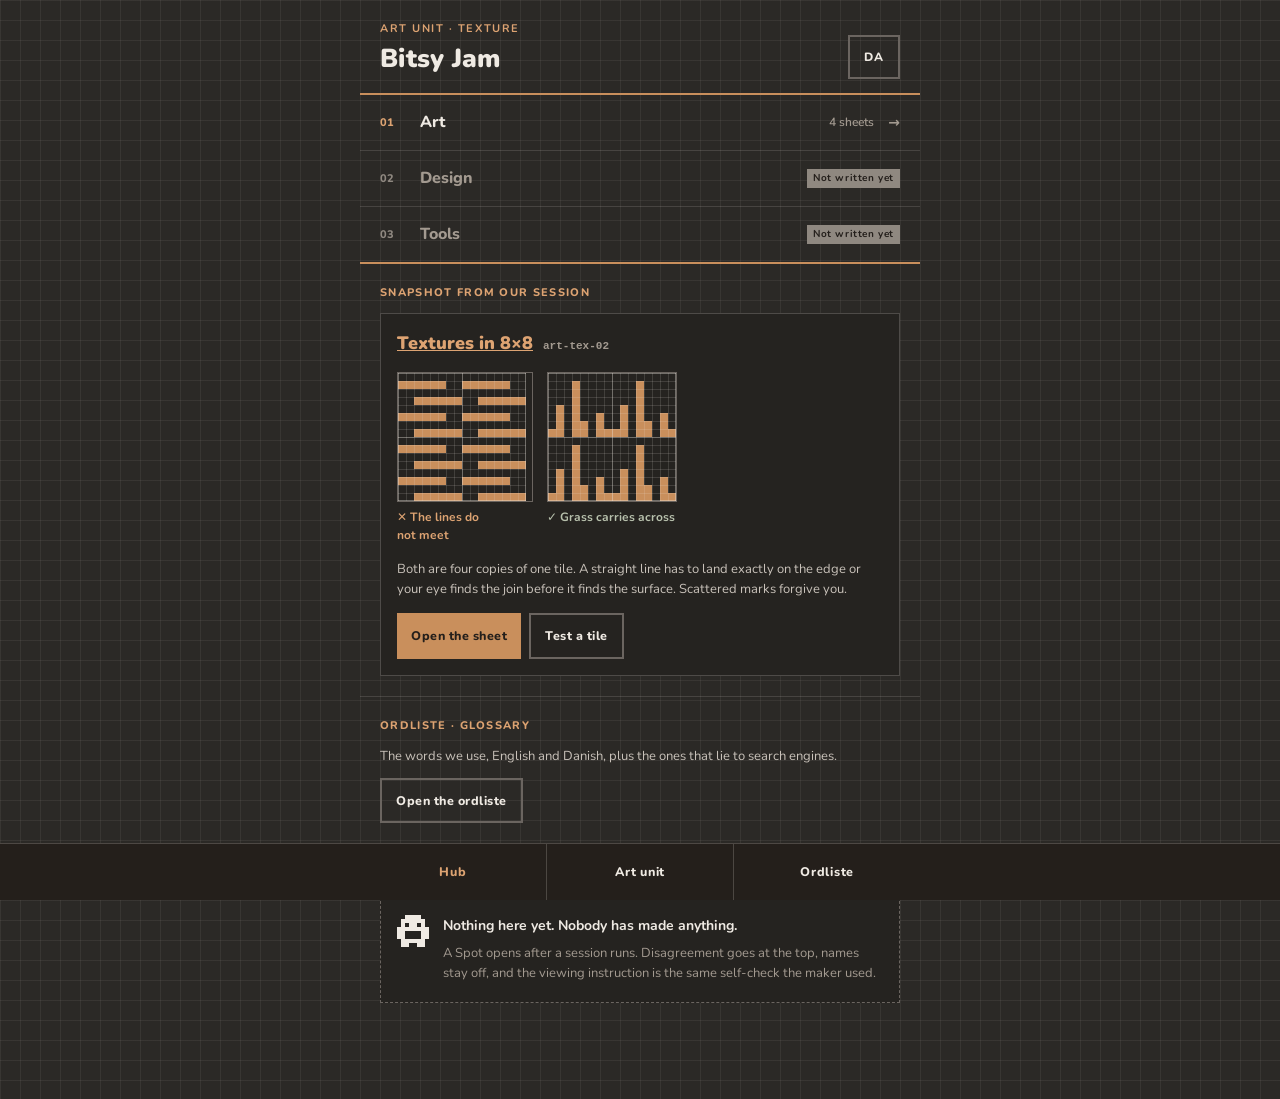
==== commit 872fe270: "Updating Hub Navigation Adjustments to how users can find key resources." ====
--- a/index.html
+++ b/index.html
@@ -27,7 +27,7 @@
   </header>
 
   <nav class="sheets" id="sheets" aria-label="Topics">
-    <a class="sheet" href="#session">
+    <a class="sheet" href="art.html">
       <span class="sheet__num">01</span>
       <span class="sheet__name" data-i18n="nav.art">Art</span>
       <span class="sheet__meta" data-i18n="nav.sheets4">4 sheets</span>
@@ -45,12 +45,15 @@
     </div>
   </nav>
 
+  <!-- SNAPSHOT: one card, always the most recent session. After teaching, edit the
+       three things below — the title/slug, the two demo tiles, and the note. Older
+       sessions do not accumulate here; they live on their own sheet page. -->
   <section class="band" id="session" aria-labelledby="session-h">
-    <h2 class="band__head" id="session-h" data-i18n="session.head">This session</h2>
+    <h2 class="band__head" id="session-h" data-i18n="session.head">Snapshot from our session</h2>
 
     <article class="activity">
       <div class="activity__head">
-        <h3 data-i18n="activity.title">Textures in 8×8</h3>
+        <h3><a href="art-tex-02.html" data-i18n="activity.title">Textures in 8×8</a></h3>
         <span class="activity__slug">art-tex-02</span>
       </div>
 
@@ -72,52 +75,19 @@
       </div>
       <p class="note" data-i18n="pair.note">Both are four copies of one tile. A straight line has to land exactly on the edge or your eye finds the join before it finds the surface. Scattered marks forgive you.</p>
 
-      <div class="rules">
-        <div class="rules__group">
-          <span class="rules__label" data-i18n="constraint.label">The constraint</span>
-          <p data-i18n="constraint.text">Eight by eight squares. Two colours. Filled or empty, nothing between.</p>
-        </div>
-        <div class="rules__group">
-          <span class="rules__label" data-i18n="selfcheck.label">The self-check</span>
-          <p data-i18n="selfcheck.text">Copy your tile four times and tape it into a square. If your eye lands on the join before it lands on the surface, it is not finished.</p>
-          <p class="solo" data-i18n="selfcheck.solo">On your own: hold the taped square at arm’s length instead of asking someone.</p>
-        </div>
-      </div>
-
       <div class="actions">
-        <span class="btn btn--pending" role="link" aria-disabled="true" data-i18n="action.print">Print the sheet · PDF not committed yet</span>
-        <span class="btn btn--pending" role="link" aria-disabled="true" data-i18n="action.dive">Deeper dive · not written yet</span>
+        <a class="btn btn--primary" href="art-tex-02.html">Open the sheet</a>
+        <a class="btn btn--ghost" href="art-deep.html#tex-tool">Test a tile</a>
       </div>
     </article>
   </section>
 
   <section class="band" id="glossary" aria-labelledby="gloss-h">
     <h2 class="band__head" id="gloss-h" data-i18n="gloss.head">Ordliste · Glossary</h2>
-    <dl class="gloss">
-      <div class="gloss__row">
-        <dt data-i18n="gloss.tile">tile</dt>
-        <dd data-i18n="gloss.tile.da">flise</dd>
-        <span class="mark" data-i18n="gloss.searchable">Searchable</span>
-      </div>
-      <div class="gloss__row">
-        <dt data-i18n="gloss.seam">seam</dt>
-        <dd data-i18n="gloss.seam.da">søm</dd>
-        <span class="mark" data-i18n="gloss.searchable">Searchable</span>
-      </div>
-      <div class="gloss__row">
-        <dt data-i18n="gloss.readatsize">read at size</dt>
-        <dd data-i18n="gloss.notcollected">— not collected yet</dd>
-        <span class="mark mark--ours" data-i18n="gloss.ours">Ours</span>
-      </div>
-    </dl>
-    <p class="decoy">
-      <span data-i18n="gloss.decoy.before">Searching</span>
-      <em data-i18n="gloss.decoy.term">point of view</em>
-      <span data-i18n="gloss.decoy.middle">returns camera tutorials. Type</span>
-      <strong data-i18n="gloss.decoy.instead">avatar</strong>
-      <span data-i18n="gloss.decoy.after">instead.</span>
-    </p>
-    <span class="btn btn--pending" role="link" aria-disabled="true" data-i18n="gloss.all">All 34 words · glossary page next</span>
+    <p class="note">The words we use, English and Danish, plus the ones that lie to search engines.</p>
+    <div class="actions">
+      <a class="btn btn--ghost" href="glossary.html">Open the ordliste</a>
+    </div>
   </section>
 
   <section class="band" id="spots" aria-labelledby="spots-h">
@@ -139,8 +109,9 @@
 
 <nav class="tabbar" aria-label="Portal">
   <div class="tabbar__inner">
-    <a href="#sheets" aria-current="page" data-i18n="bar.sheets">Sheets</a>
-    <a href="#glossary" data-i18n="bar.gloss">Ordliste</a>
+    <a href="#sheets" aria-current="page" data-i18n="bar.sheets">Hub</a>
+    <a href="art.html" data-i18n="bar.art">Art unit</a>
+    <a href="glossary.html" data-i18n="bar.gloss">Ordliste</a>
   </div>
 </nav>
 
--- a/css/portal.css
+++ b/css/portal.css
@@ -191,3 +191,145 @@
   color: var(--text-body); background: var(--bg-card);
   border: 1px dashed var(--border); padding: 14px 16px;
 }
+
+/* ---- deeper dive: art.html ---- */
+
+.jump { display: flex; flex-wrap: wrap; gap: 8px; }
+.jump a {
+  display: inline-flex; align-items: center; min-height: var(--tap);
+  padding: 9px 12px; border: 1px solid var(--border); text-decoration: none;
+  color: var(--text-strong); font-weight: 800; font-size: 12px; letter-spacing: 0.04em;
+}
+.jump a:hover { border-color: var(--accent-text); color: var(--accent-text); }
+
+.define { background: var(--bg-card); border-left: 3px solid var(--accent); padding: 13px 15px; }
+.define p { margin: 0; font-size: 15px; color: var(--text-strong); }
+
+h3.sub {
+  font-weight: 800; font-size: 12px; letter-spacing: 0.08em; text-transform: uppercase;
+  color: var(--text-muted); margin-top: 4px;
+}
+
+.points { margin: 0; padding-left: 18px; display: flex; flex-direction: column; gap: 8px; }
+.points li { font-size: 13.5px; color: var(--text-soft); }
+.points strong { color: var(--text-strong); font-weight: 800; }
+
+.trio, .quad { display: flex; flex-wrap: wrap; gap: 12px; }
+.trio figure, .quad figure { margin: 0; display: flex; flex-direction: column; gap: 6px; flex: none; }
+.trio figcaption, .quad figcaption { font-weight: 700; font-size: 12px; color: var(--text-muted); }
+
+/* room diagrams */
+.room { position: relative; display: inline-block; border: 1px solid var(--border); line-height: 0; }
+.room__labels { position: absolute; inset: 0; pointer-events: none; }
+.room__label {
+  position: absolute; white-space: nowrap;
+  font-family: var(--font-body); font-weight: 700; font-size: 10px; line-height: 1.3;
+  color: var(--text-strong); background: rgba(20, 18, 16, 0.85);
+  border: 1px solid var(--border-dim); padding: 1px 4px;
+}
+
+/* ---- tile test tool ---- */
+
+.tool { background: var(--bg-card); border: 1px solid var(--line-strong); padding: 14px; display: flex; flex-direction: column; gap: 14px; }
+.tool__label { font-weight: 800; font-size: 10.5px; letter-spacing: 0.1em; text-transform: uppercase; color: var(--accent-text); }
+
+.tool__palette { display: flex; flex-direction: column; gap: 8px; }
+.tool__pairs { display: flex; flex-wrap: wrap; gap: 6px; }
+.tool__pairs button {
+  display: inline-flex; align-items: center; gap: 7px; min-height: var(--tap);
+  padding: 8px 11px; cursor: pointer; background: transparent;
+  border: 1px solid var(--border); color: var(--text-body);
+  font-family: var(--font-body); font-weight: 700; font-size: 12px;
+}
+.tool__pairs button:hover { border-color: var(--accent-text); color: var(--text-strong); }
+.tool__pairs button[aria-pressed="true"] { border-color: var(--accent); color: var(--accent-text); background: rgba(201, 143, 92, 0.1); }
+.swatch__chip {
+  width: 18px; height: 18px; display: inline-flex; align-items: center; justify-content: center;
+  border: 1px solid; flex: none;
+}
+.swatch__chip span { width: 8px; height: 8px; display: block; }
+
+.tool__custom { display: flex; flex-wrap: wrap; gap: 12px; }
+.tool__custom label {
+  display: inline-flex; align-items: center; gap: 7px;
+  font-weight: 700; font-size: 12px; color: var(--text-muted);
+}
+.tool__custom input[type="color"] {
+  width: 34px; height: 30px; padding: 0; cursor: pointer;
+  background: transparent; border: 1px solid var(--border);
+}
+
+.tool__cols { display: flex; flex-wrap: wrap; gap: 18px; }
+.tool__col { display: flex; flex-direction: column; gap: 7px; flex: none; }
+.tool__col canvas { border: 1px solid var(--border); cursor: crosshair; touch-action: none; }
+.tool__col canvas[data-tt-repeat] { cursor: default; }
+.tool__hint { margin: 0; font-size: 11.5px; color: var(--text-muted); max-width: 210px; }
+.tool__count { margin: 0; font-weight: 700; font-size: 11.5px; color: var(--accent-text); }
+.tool__row { display: flex; flex-wrap: wrap; gap: 6px; }
+.tool__refs { display: flex; flex-direction: column; gap: 8px; border-top: 1px solid var(--line); padding-top: 12px; }
+
+.chip {
+  min-height: var(--tap); padding: 8px 12px; cursor: pointer;
+  background: transparent; border: 1px solid var(--border); color: var(--text-body);
+  font-family: var(--font-body); font-weight: 700; font-size: 12px;
+}
+.chip:hover { border-color: var(--accent-text); color: var(--text-strong); }
+.chip[aria-pressed="true"] { border-color: var(--accent); color: var(--accent-text); background: rgba(201, 143, 92, 0.1); }
+
+/* ---- wide reference layout with a bookmarkable sidebar ---- */
+
+.shell--wide { max-width: 920px; }
+
+.layout { display: flex; flex-direction: column; }
+.layout__main { min-width: 0; }
+
+.sidenav {
+  padding: 14px var(--pad);
+  border-top: 1px solid var(--line);
+  border-bottom: 1px solid var(--line);
+  background: var(--bg-page);
+}
+.sidenav__label {
+  display: block; margin-bottom: 8px;
+  font-weight: 800; font-size: 10.5px; letter-spacing: 0.12em; text-transform: uppercase;
+  color: var(--text-muted);
+}
+.sidenav__list, .sidenav__sub { list-style: none; margin: 0; padding: 0; }
+.sidenav__list { display: flex; flex-wrap: wrap; gap: 6px; counter-reset: topic; }
+.sidenav__list > li { display: contents; }
+.sidenav__sub { display: none; }
+.sidenav a {
+  display: inline-flex; align-items: center; min-height: var(--tap);
+  padding: 8px 12px; text-decoration: none;
+  border: 1px solid var(--border); color: var(--text-body);
+  font-weight: 700; font-size: 12.5px;
+}
+.sidenav a:hover { border-color: var(--accent-text); color: var(--text-strong); }
+.sidenav a[aria-current="true"] {
+  border-color: var(--accent); color: var(--accent-text); background: rgba(201, 143, 92, 0.1);
+}
+.sidenav__hint { display: none; }
+
+@media (min-width: 880px) {
+  .layout {
+    flex-direction: row;
+    align-items: flex-start;
+    gap: 8px;
+  }
+  .sidenav {
+    position: sticky; top: 0;
+    flex: none; width: 232px;
+    border: none; border-right: 1px solid var(--line);
+    padding: var(--pad);
+    max-height: 100vh; overflow-y: auto;
+  }
+  .layout__main { flex: 1; }
+  .sidenav__list { flex-direction: column; gap: 2px; }
+  .sidenav__list > li { display: block; }
+  .sidenav__sub { display: block; margin: 2px 0 6px 14px; }
+  .sidenav a { display: flex; min-height: 38px; border: none; border-left: 2px solid var(--line); padding: 7px 11px; }
+  .sidenav a:hover { border-left-color: var(--accent-text); background: var(--bg-card); }
+  .sidenav a[aria-current="true"] { border-left-color: var(--accent); background: var(--bg-card); }
+  .sidenav__sub a { font-weight: 600; font-size: 11.5px; color: var(--text-muted); }
+  .sidenav__hint { display: block; margin: 14px 0 0; font-size: 11px; color: var(--text-dim); }
+}
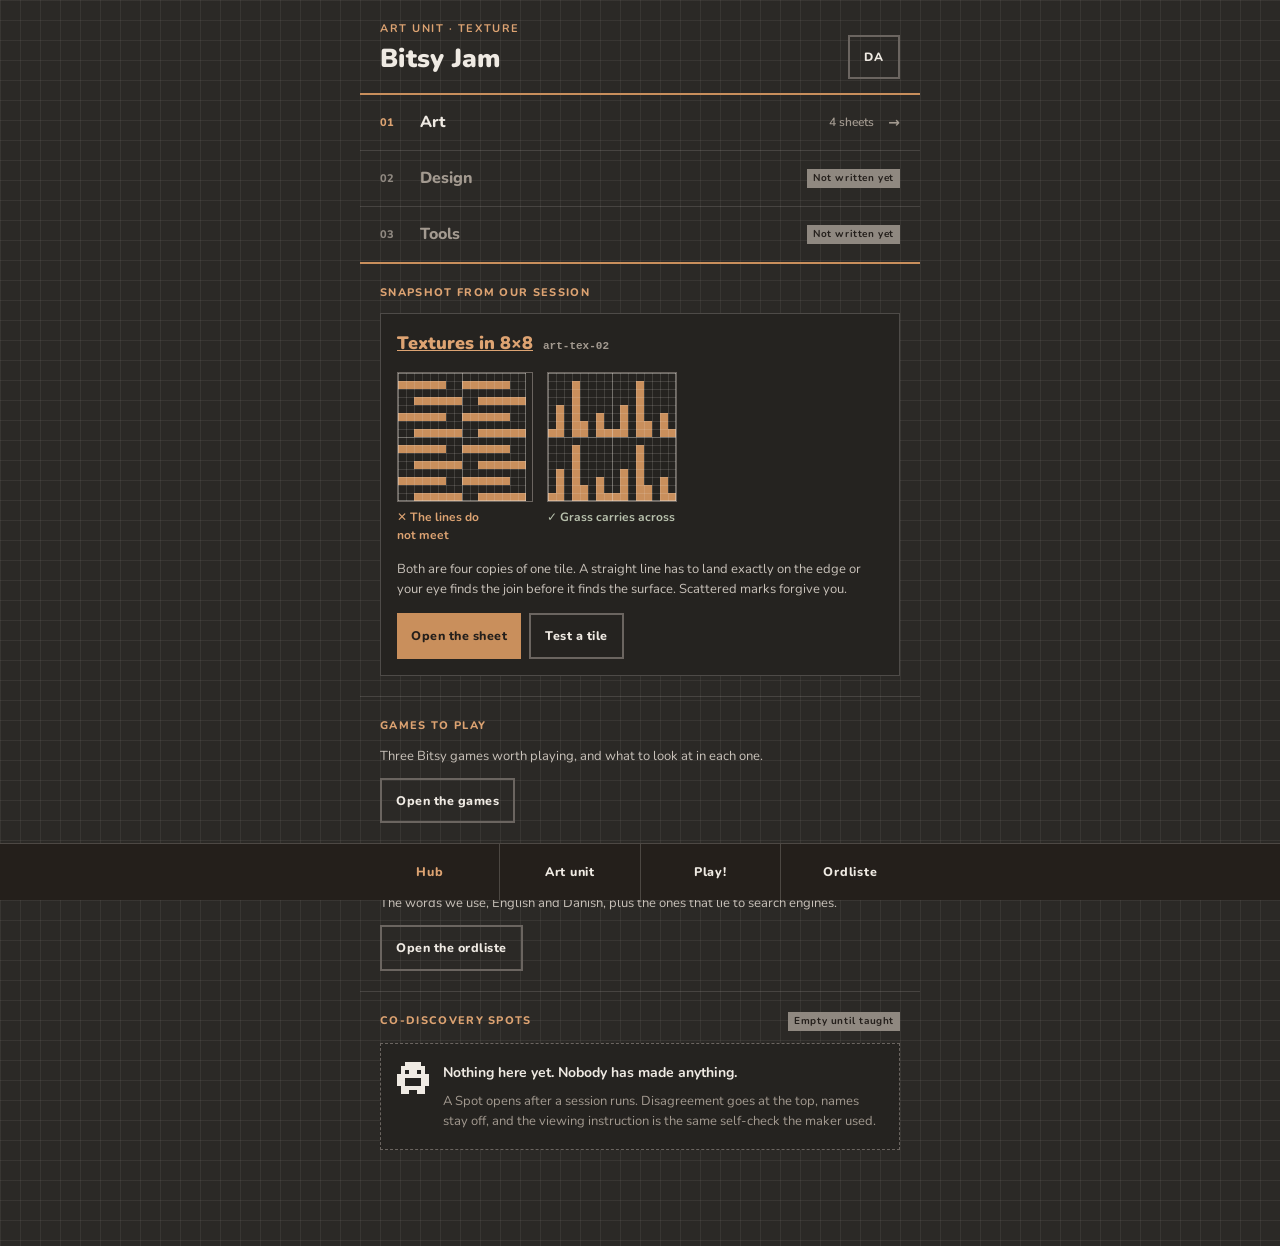
==== commit 2f0fef90: "Add the Play! tab: a vetted Bitsy games carousel Brings bitsy-game-carousel.html into the portal as " ====
--- a/index.html
+++ b/index.html
@@ -82,6 +82,14 @@
     </article>
   </section>
 
+  <section class="band" id="play" aria-labelledby="play-h">
+    <h2 class="band__head" id="play-h" data-i18n="play.hub.head">Games to play</h2>
+    <p class="note" data-i18n="play.hub.lead">Three Bitsy games worth playing, and what to look at in each one.</p>
+    <div class="actions">
+      <a class="btn btn--ghost" href="play.html" data-i18n="play.hub.btn">Open the games</a>
+    </div>
+  </section>
+
   <section class="band" id="glossary" aria-labelledby="gloss-h">
     <h2 class="band__head" id="gloss-h" data-i18n="gloss.head">Ordliste · Glossary</h2>
     <p class="note">The words we use, English and Danish, plus the ones that lie to search engines.</p>
@@ -111,6 +119,7 @@
   <div class="tabbar__inner">
     <a href="#sheets" aria-current="page" data-i18n="bar.sheets">Hub</a>
     <a href="art.html" data-i18n="bar.art">Art unit</a>
+    <a href="play.html" data-i18n="bar.play">Play!</a>
     <a href="glossary.html" data-i18n="bar.gloss">Ordliste</a>
   </div>
 </nav>
--- a/css/portal.css
+++ b/css/portal.css
@@ -333,3 +333,85 @@
   .sidenav__sub a { font-weight: 600; font-size: 11.5px; color: var(--text-muted); }
   .sidenav__hint { display: block; margin: 14px 0 0; font-size: 11px; color: var(--text-dim); }
 }
+
+/* ---- play: game carousel ---- */
+
+/* Before js/carousel.js runs the viewport scrolls, so all three games are
+   reachable without JavaScript. Once it is ready the track slides instead. */
+.carousel__viewport {
+  overflow-x: auto;
+  scroll-snap-type: x mandatory;
+  -webkit-overflow-scrolling: touch;
+}
+.carousel__track { display: flex; }
+.carousel__track > * { min-width: 100%; scroll-snap-align: start; }
+
+.carousel__nav, .carousel__count { display: none; }
+
+.carousel[data-carousel-ready] .carousel__viewport { overflow: hidden; scroll-snap-type: none; }
+.carousel[data-carousel-ready] .carousel__track { transition: transform 0.35s cubic-bezier(0.4, 0, 0.2, 1); }
+.carousel[data-carousel-ready] .carousel__nav { display: flex; }
+.carousel[data-carousel-ready] .carousel__count { display: block; }
+
+.carousel__nav { align-items: center; justify-content: center; gap: 10px; margin-top: 12px; }
+.carousel__arrow {
+  min-height: var(--tap); min-width: var(--tap); cursor: pointer;
+  background: transparent; border: 1px solid var(--border); color: var(--text-body);
+  font-family: var(--font-body); font-size: 13px;
+}
+.carousel__arrow:hover:not(:disabled) { border-color: var(--accent-text); color: var(--accent-text); }
+.carousel__arrow:disabled { opacity: 0.35; cursor: default; }
+
+.carousel__dots { display: flex; gap: 2px; align-items: center; }
+.carousel__dot {
+  min-height: var(--tap); min-width: 22px; padding: 0; cursor: pointer;
+  background: transparent; border: none;
+  display: inline-flex; align-items: center; justify-content: center;
+}
+.carousel__dot::before {
+  content: ""; display: block; width: 9px; height: 9px;
+  background: var(--border); transition: width 0.15s, background 0.15s;
+}
+.carousel__dot:hover::before { background: var(--text-muted); }
+.carousel__dot[aria-current="true"]::before { width: 20px; background: var(--accent); }
+
+.carousel__count {
+  margin: 6px 0 0; text-align: center;
+  font-weight: 800; font-size: 11px; letter-spacing: 0.1em; color: var(--text-muted);
+}
+
+/* ---- play: one game card ---- */
+
+.game {
+  background: var(--bg-card); border: 1px solid var(--line-strong);
+  display: flex; flex-direction: column;
+}
+.game__top { display: flex; gap: 12px; padding: 16px 16px 10px; }
+.game__icon { font-size: 30px; line-height: 1; flex: none; }
+.game__meta { min-width: 0; display: flex; flex-direction: column; gap: 3px; }
+.game__title { font-weight: 900; font-size: 18px; color: var(--text-strong); }
+.game__creator { margin: 0; font-size: 12.5px; color: var(--text-muted); }
+.game__rating { margin: 0; display: flex; align-items: baseline; gap: 7px; flex-wrap: wrap; }
+.game__rating .stars { font-size: 12px; color: var(--accent-text); letter-spacing: 0.06em; }
+.game__rating .count { font-size: 11.5px; color: var(--text-muted); }
+
+.game__body { padding: 0 16px 12px; display: flex; flex-direction: column; gap: 10px; }
+.game__desc { margin: 0; font-size: 14px; color: var(--text-body); }
+.game__look {
+  margin: 0; padding: 9px 12px; font-size: 13.5px; font-weight: 600; color: var(--text-strong);
+  background: var(--bg-page); border-left: 3px solid var(--accent);
+}
+
+.game__tags { list-style: none; margin: 0; padding: 0; display: flex; flex-wrap: wrap; gap: 6px; }
+.game__tags .tag { text-transform: none; font-size: 10.5px; letter-spacing: 0.03em; }
+
+.game__foot {
+  display: flex; align-items: center; justify-content: space-between; gap: 12px;
+  flex-wrap: wrap; padding: 12px 16px; border-top: 1px solid var(--line); margin-top: auto;
+}
+.game__mod { margin: 0; flex: 1 1 190px; font-size: 11.5px; color: var(--text-muted); }
+.game__play { flex: none; }
+
+@media (max-width: 380px) {
+  .tabbar a { font-size: 11px; letter-spacing: 0.02em; padding: 0 3px; text-align: center; }
+}
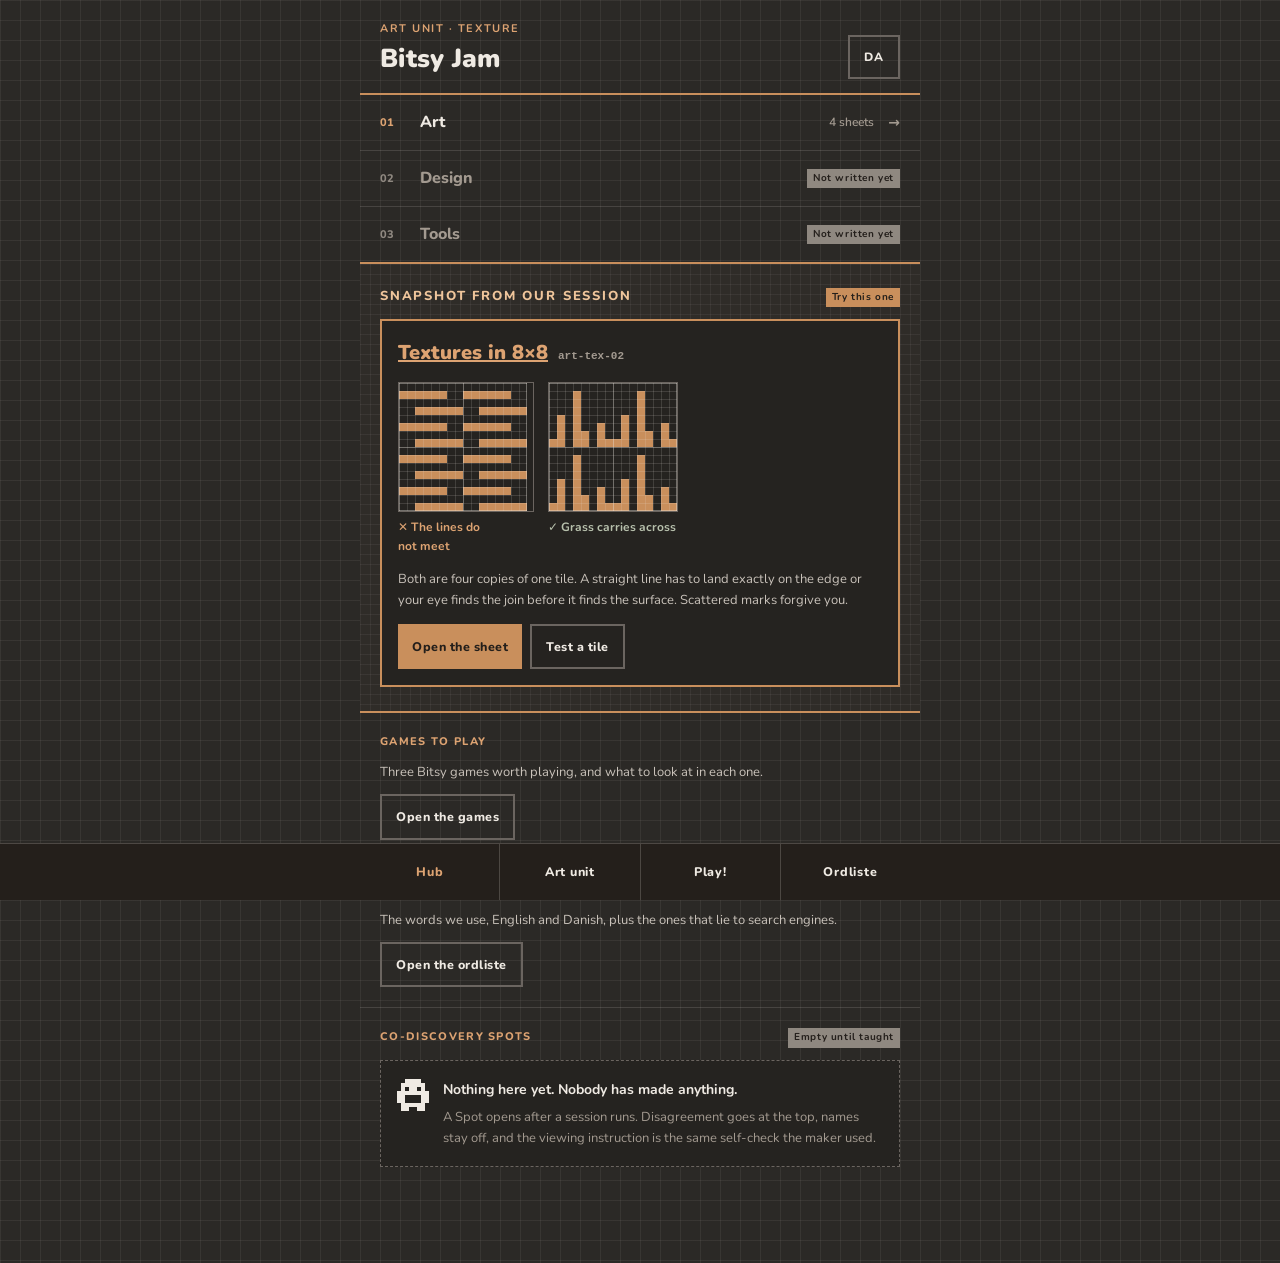
==== commit f853c733: "Emphasise the Hub's session activity; recentre the games carousel Two changes, both Hub/Play present" ====
--- a/index.html
+++ b/index.html
@@ -48,10 +48,13 @@
   <!-- SNAPSHOT: one card, always the most recent session. After teaching, edit the
        three things below — the title/slug, the two demo tiles, and the note. Older
        sessions do not accumulate here; they live on their own sheet page. -->
-  <section class="band" id="session" aria-labelledby="session-h">
-    <h2 class="band__head" id="session-h" data-i18n="session.head">Snapshot from our session</h2>
+  <section class="band band--key" id="session" aria-labelledby="session-h">
+    <div class="band__headrow">
+      <h2 class="band__head" id="session-h" data-i18n="session.head">Snapshot from our session</h2>
+      <span class="stamp stamp--accent" data-i18n="session.stamp">Try this one</span>
+    </div>
 
-    <article class="activity">
+    <article class="activity activity--key">
       <div class="activity__head">
         <h3><a href="art-tex-02.html" data-i18n="activity.title">Textures in 8×8</a></h3>
         <span class="activity__slug">art-tex-02</span>
--- a/css/tokens.css
+++ b/css/tokens.css
@@ -7,6 +7,8 @@
   --bg-card: #252320;
   --bg-raise: #3A3733;
   --bg-bar: #241F1B;
+  /* The one band on the Hub that is work to do rather than something to read. */
+  --bg-key: #2F2C28;
 
   /* Ink */
   --text-strong: #EFEAE3;
@@ -30,6 +32,7 @@
   --border: #6B6560;
   --border-dim: #5C5751;
   --grid-ink: rgba(230, 225, 218, 0.07);
+  --grid-ink-key: rgba(239, 234, 227, 0.06);
 
   /* Tile overlay ink, read by js/sprites.js */
   --tile-grid: rgba(239, 234, 227, 0.14);
--- a/css/portal.css
+++ b/css/portal.css
@@ -336,12 +336,18 @@
 
 /* ---- play: game carousel ---- */
 
+/* Geometry follows the design component it came from — one centred card, arrows
+   and dots beneath. The component's own palette is dropped; colour comes from
+   the portal tokens like everywhere else. */
+.carousel { max-width: 460px; margin: 0 auto; }
+
 /* Before js/carousel.js runs the viewport scrolls, so all three games are
    reachable without JavaScript. Once it is ready the track slides instead. */
 .carousel__viewport {
   overflow-x: auto;
   scroll-snap-type: x mandatory;
   -webkit-overflow-scrolling: touch;
+  border-radius: 10px;
 }
 .carousel__track { display: flex; }
 .carousel__track > * { min-width: 100%; scroll-snap-align: start; }
@@ -353,38 +359,38 @@
 .carousel[data-carousel-ready] .carousel__nav { display: flex; }
 .carousel[data-carousel-ready] .carousel__count { display: block; }
 
-.carousel__nav { align-items: center; justify-content: center; gap: 10px; margin-top: 12px; }
+.carousel__nav { align-items: center; justify-content: center; gap: 14px; margin-top: 14px; }
 .carousel__arrow {
-  min-height: var(--tap); min-width: var(--tap); cursor: pointer;
-  background: transparent; border: 1px solid var(--border); color: var(--text-body);
-  font-family: var(--font-body); font-size: 13px;
+  min-height: var(--tap); min-width: 46px; cursor: pointer; border-radius: 4px;
+  background: transparent; border: 1px solid var(--border); color: var(--text-muted);
+  font-family: var(--font-body); font-size: 12px;
 }
 .carousel__arrow:hover:not(:disabled) { border-color: var(--accent-text); color: var(--accent-text); }
-.carousel__arrow:disabled { opacity: 0.35; cursor: default; }
+.carousel__arrow:disabled { opacity: 0.3; cursor: default; }
 
 .carousel__dots { display: flex; gap: 2px; align-items: center; }
 .carousel__dot {
-  min-height: var(--tap); min-width: 22px; padding: 0; cursor: pointer;
+  min-height: var(--tap); min-width: 20px; padding: 0; cursor: pointer;
   background: transparent; border: none;
   display: inline-flex; align-items: center; justify-content: center;
 }
 .carousel__dot::before {
-  content: ""; display: block; width: 9px; height: 9px;
+  content: ""; display: block; width: 8px; height: 8px; border-radius: 2px;
   background: var(--border); transition: width 0.15s, background 0.15s;
 }
 .carousel__dot:hover::before { background: var(--text-muted); }
-.carousel__dot[aria-current="true"]::before { width: 20px; background: var(--accent); }
+.carousel__dot[aria-current="true"]::before { width: 18px; background: var(--accent); }
 
 .carousel__count {
-  margin: 6px 0 0; text-align: center;
-  font-weight: 800; font-size: 11px; letter-spacing: 0.1em; color: var(--text-muted);
+  margin: 8px 0 0; text-align: center;
+  font-weight: 800; font-size: 10.5px; letter-spacing: 0.12em; color: var(--text-muted);
 }
 
 /* ---- play: one game card ---- */
 
 .game {
-  background: var(--bg-card); border: 1px solid var(--line-strong);
-  display: flex; flex-direction: column;
+  background: var(--bg-card); border: 2px solid var(--border); border-radius: 10px;
+  display: flex; flex-direction: column; overflow: hidden;
 }
 .game__top { display: flex; gap: 12px; padding: 16px 16px 10px; }
 .game__icon { font-size: 30px; line-height: 1; flex: none; }
@@ -403,15 +409,41 @@
 }
 
 .game__tags { list-style: none; margin: 0; padding: 0; display: flex; flex-wrap: wrap; gap: 6px; }
-.game__tags .tag { text-transform: none; font-size: 10.5px; letter-spacing: 0.03em; }
+.game__tags .tag { text-transform: none; font-size: 10.5px; letter-spacing: 0.03em; border-radius: 4px; }
 
 .game__foot {
   display: flex; align-items: center; justify-content: space-between; gap: 12px;
   flex-wrap: wrap; padding: 12px 16px; border-top: 1px solid var(--line); margin-top: auto;
 }
-.game__mod { margin: 0; flex: 1 1 190px; font-size: 11.5px; color: var(--text-muted); }
-.game__play { flex: none; }
+.game__mod { margin: 0; flex: 1 1 180px; font-size: 11.5px; color: var(--text-muted); }
+.game__play { flex: none; border-radius: 6px; }
 
 @media (max-width: 380px) {
   .tabbar a { font-size: 11px; letter-spacing: 0.02em; padding: 0 3px; text-align: center; }
 }
+
+/* ---- the Hub's key band: the thing to actually go and do ----
+   Everything else on the Hub is a reference you dip into. This one is the
+   activity, so it gets a panel of its own: denser grid, heavier heading, and
+   an accent frame on the card. The weight is carried by size, border and
+   backdrop as well as colour, and a stamp says it in words for anyone who
+   gets none of that. */
+
+.band--key {
+  background-color: var(--bg-key);
+  background-image:
+    linear-gradient(to right, var(--grid-ink-key) 1px, transparent 1px),
+    linear-gradient(to bottom, var(--grid-ink-key) 1px, transparent 1px);
+  background-size: 10px 10px;
+  padding-top: 22px; padding-bottom: 24px;
+  border-bottom: 2px solid var(--accent);
+}
+/* The sheet index above already ends on an accent rule — no second line. */
+.band--key + .band { border-top: none; }
+
+.band--key .band__head { font-size: 13px; letter-spacing: 0.14em; color: var(--accent-hover); }
+
+.stamp--accent { background: var(--accent); color: var(--accent-on); }
+
+.activity--key { border: 2px solid var(--accent); }
+.activity--key h3 { font-size: 20px; }
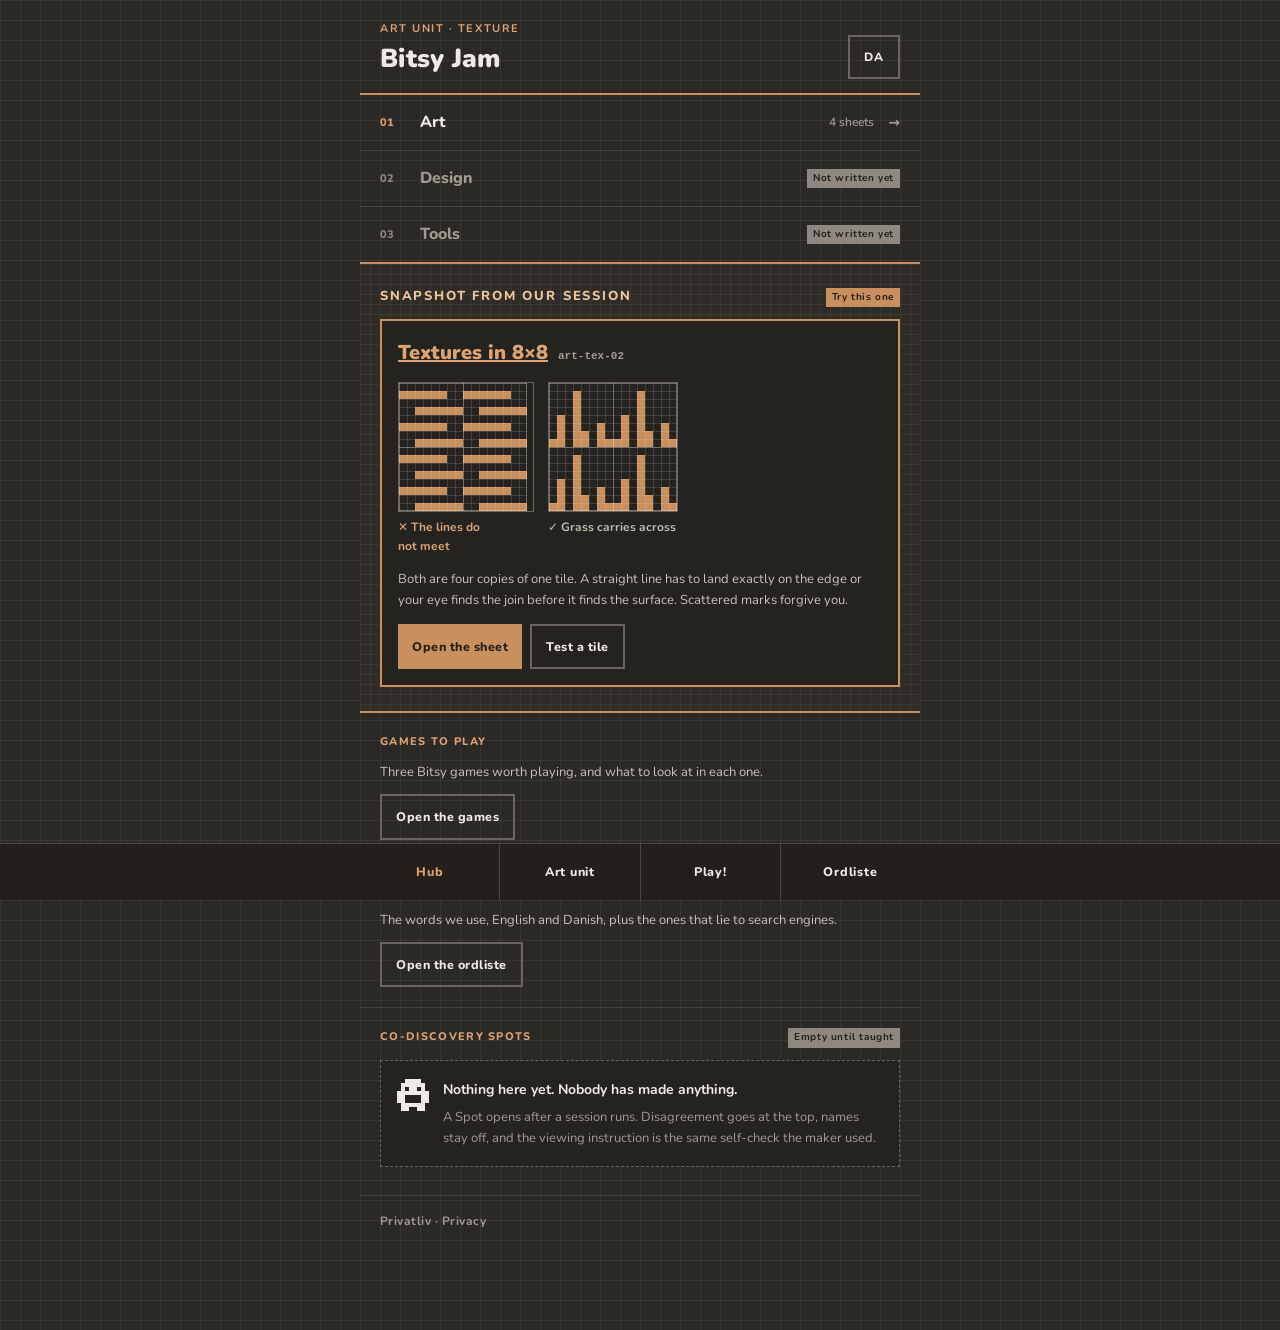
==== commit afc223dc: "Add a privacy page and a footer link to it Answers what the site actually does rather than what a te" ====
--- a/index.html
+++ b/index.html
@@ -116,6 +116,11 @@
     </div>
   </section>
 
+
+  <footer class="siteft">
+    <a href="privacy.html">Privatliv &middot; Privacy</a>
+  </footer>
+
 </div>
 
 <nav class="tabbar" aria-label="Portal">
--- a/css/portal.css
+++ b/css/portal.css
@@ -447,3 +447,22 @@
 
 .activity--key { border: 2px solid var(--accent); }
 .activity--key h3 { font-size: 20px; }
+
+/* ---- site footer ----
+   One link, quiet, above the fixed tab bar. The label is the same string in
+   both languages — like "Ordliste · Glossary" — so it still reads correctly on
+   the two pages that do not yet load i18n.js. */
+
+.siteft {
+  margin-top: 8px;
+  padding: 4px var(--pad) 10px;
+  border-top: 1px solid var(--line);
+  display: flex; flex-wrap: wrap; gap: 14px; align-items: center;
+}
+.siteft a {
+  display: inline-flex; align-items: center; min-height: var(--tap);
+  text-decoration: none; color: var(--text-muted);
+  font-weight: 700; font-size: 12px; letter-spacing: 0.04em;
+}
+.siteft a:hover { color: var(--accent-text); text-decoration: underline; }
+.siteft a[aria-current="page"] { color: var(--accent-text); }
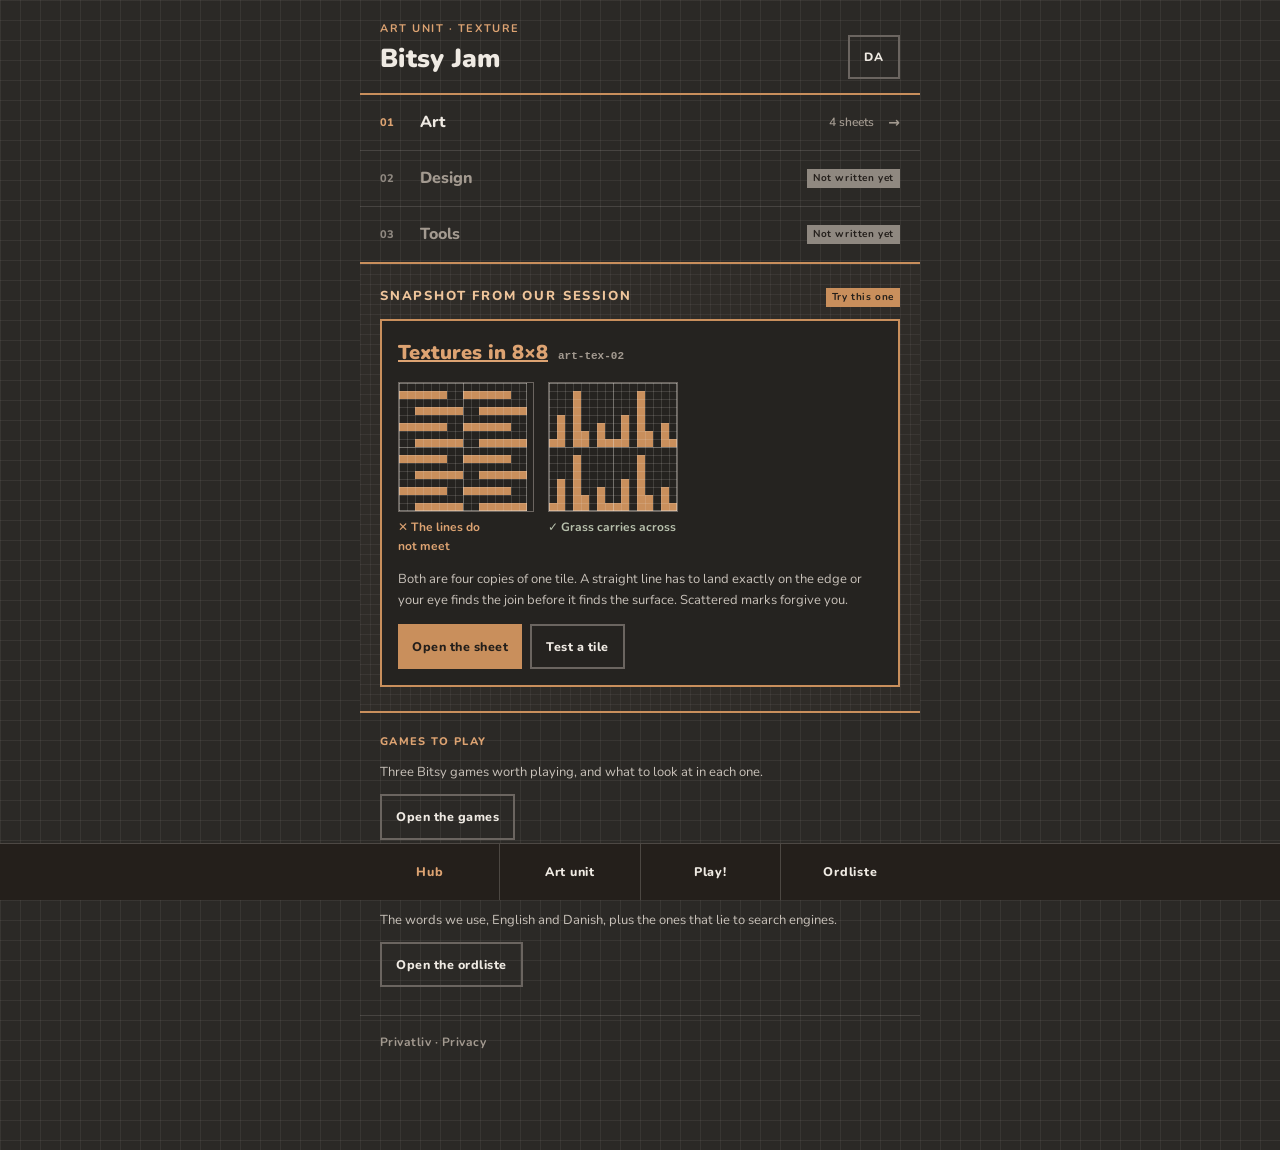
==== commit f26dffa3: "Drop the Co-discovery spots band from the Hub The Hub no longer advertises a place for pupil work. T" ====
--- a/index.html
+++ b/index.html
@@ -101,22 +101,6 @@
     </div>
   </section>
 
-  <section class="band" id="spots" aria-labelledby="spots-h">
-    <div class="band__headrow">
-      <h2 class="band__head" id="spots-h" data-i18n="spots.head">Co-discovery spots</h2>
-      <span class="stamp" data-i18n="spots.stamp">Empty until taught</span>
-    </div>
-    <div class="empty">
-      <canvas data-sprite="pix" data-scale="4" data-animate="true" role="img"
-              data-i18n-aria="pix.spots" aria-label="Pix waits beside the empty Spots list"></canvas>
-      <div class="empty__copy">
-        <p class="empty__lead" data-i18n="spots.lead">Nothing here yet. Nobody has made anything.</p>
-        <p class="empty__sub" data-i18n="spots.sub">A Spot opens after a session runs. Disagreement goes at the top, names stay off, and the viewing instruction is the same self-check the maker used.</p>
-      </div>
-    </div>
-  </section>
-
-
   <footer class="siteft">
     <a href="privacy.html">Privatliv &middot; Privacy</a>
   </footer>
